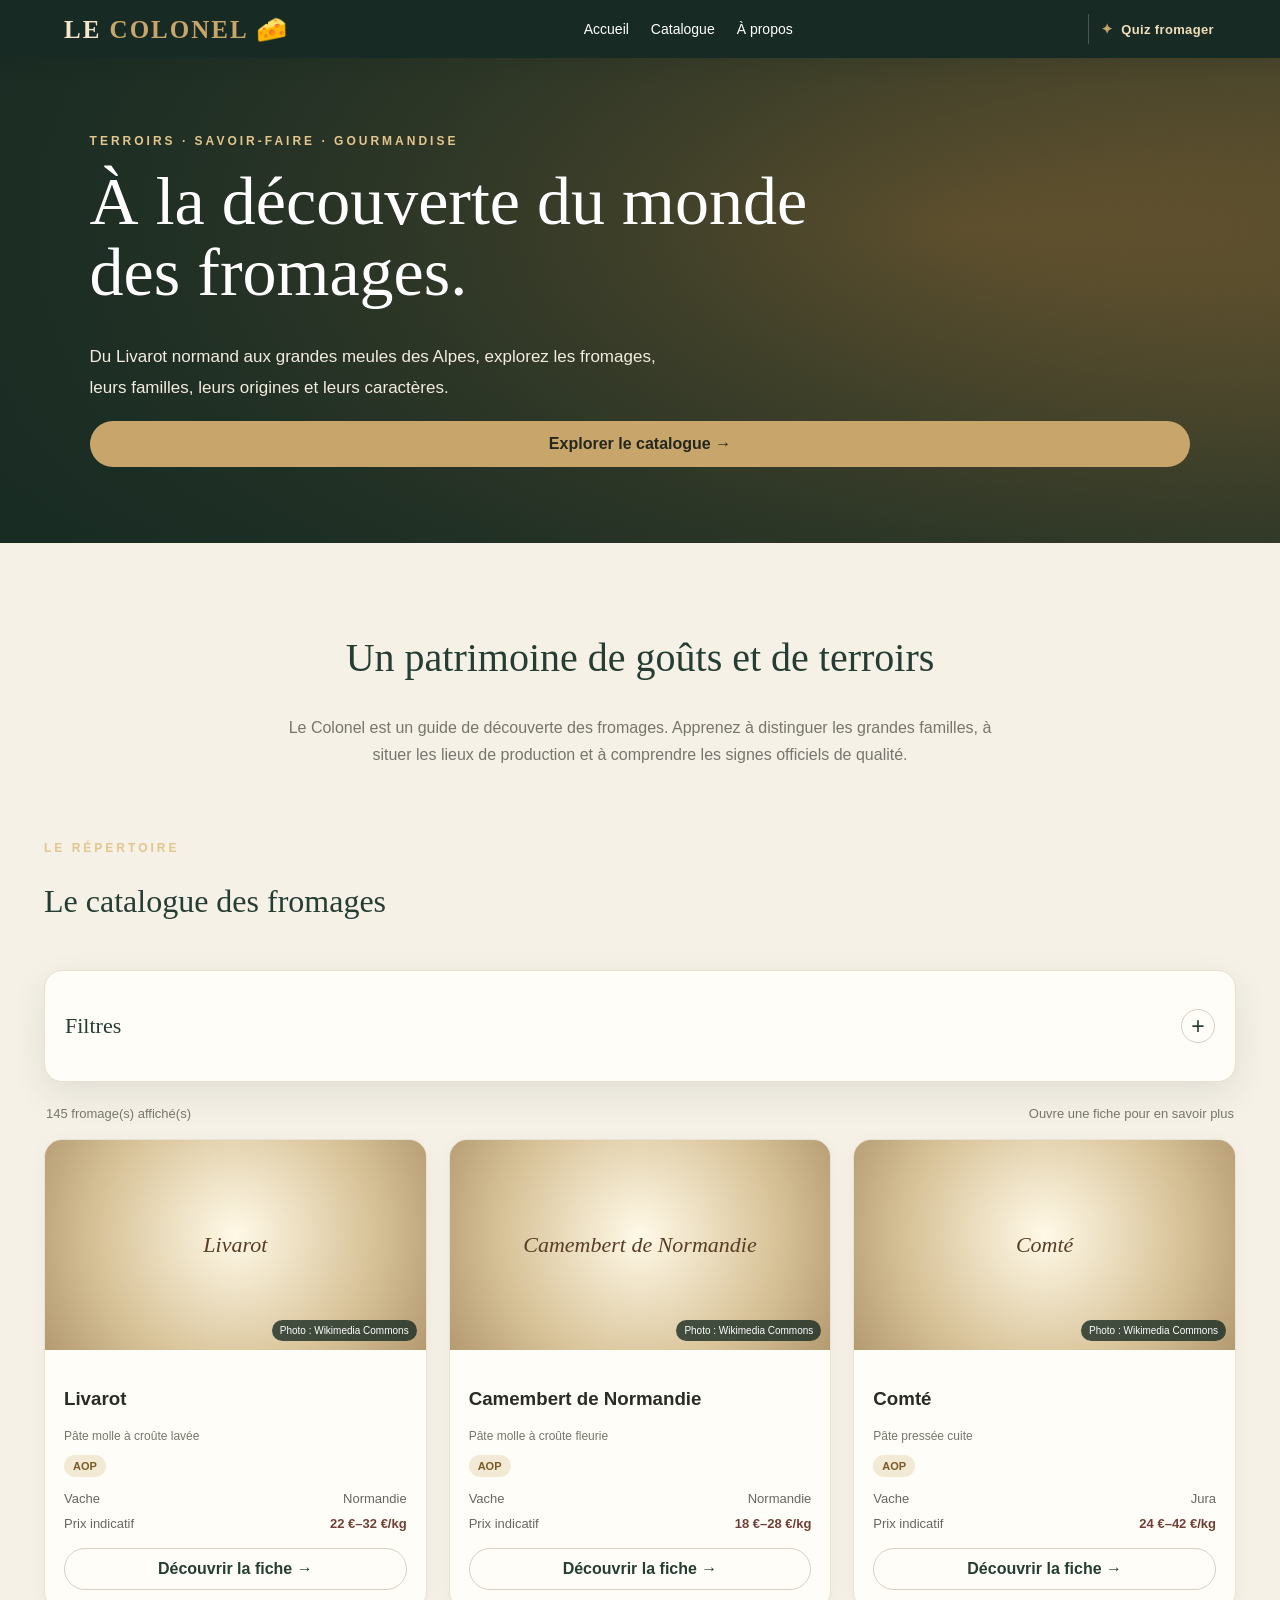
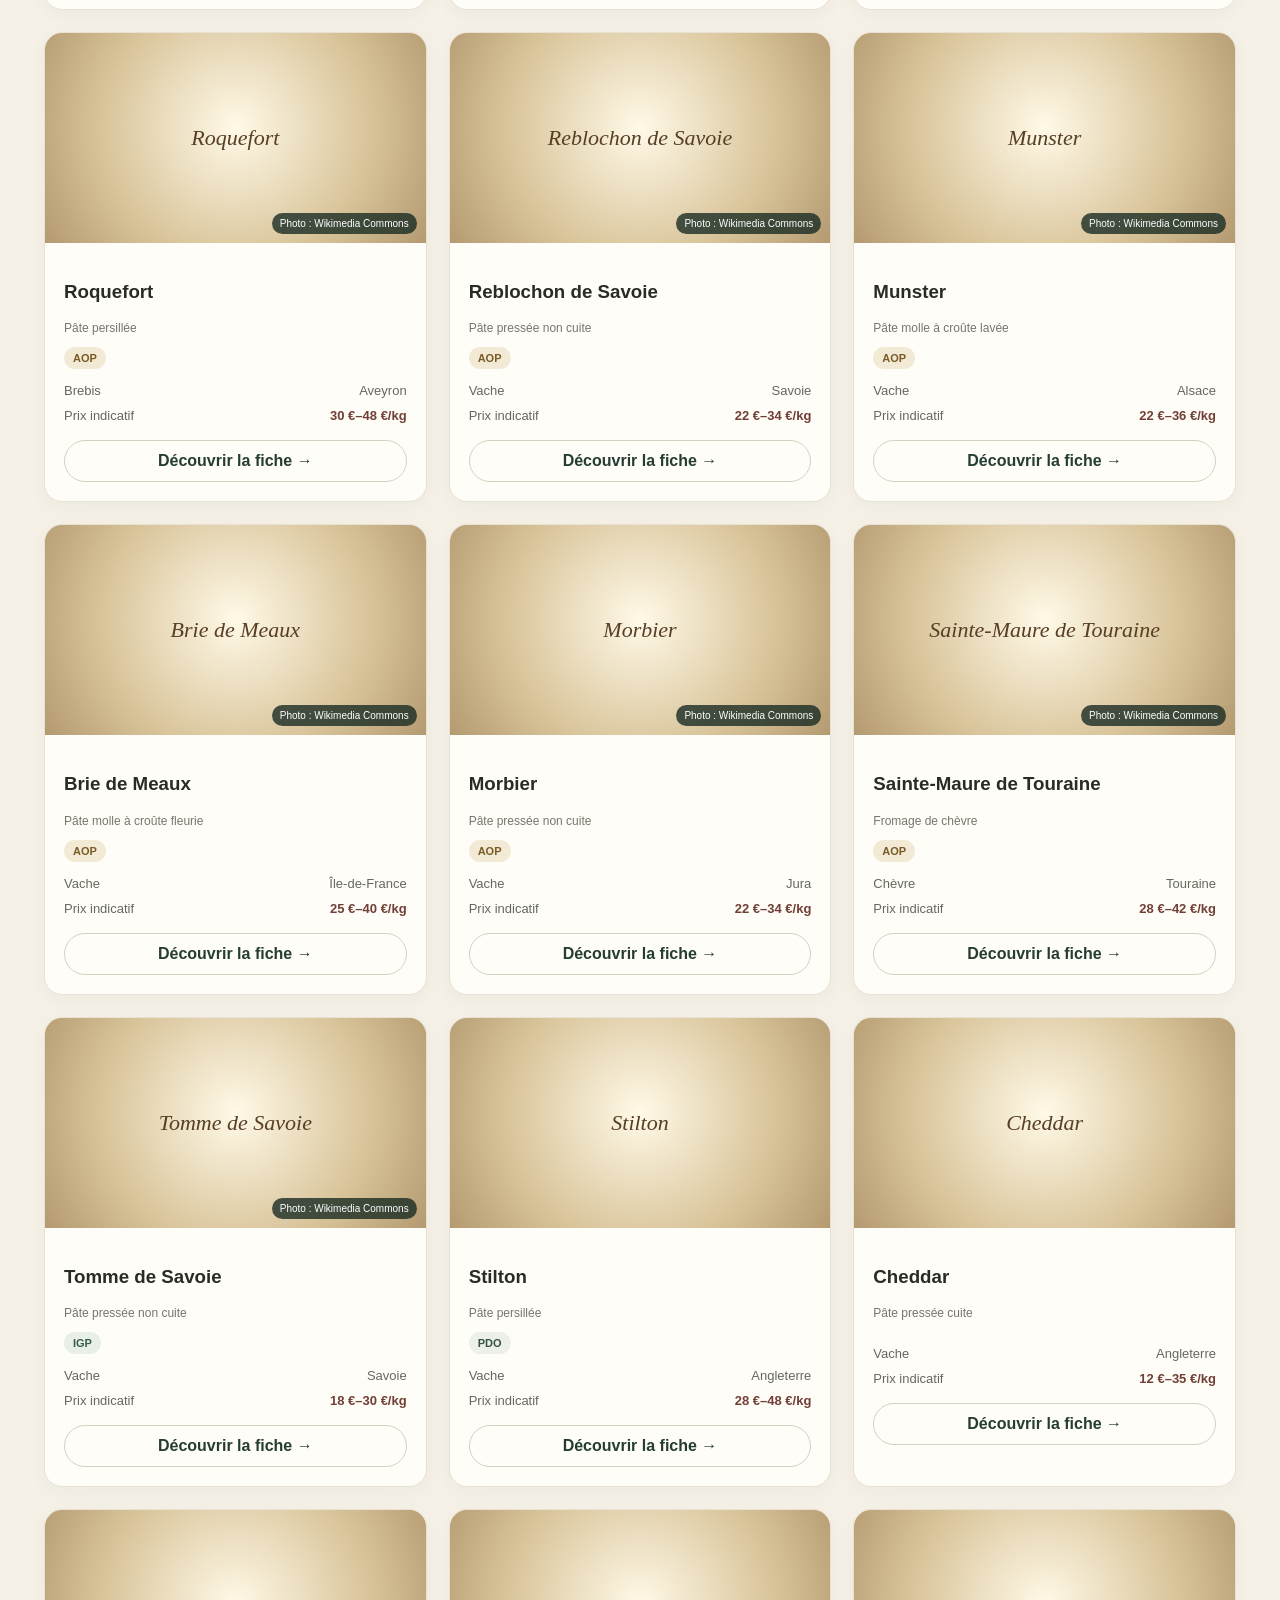
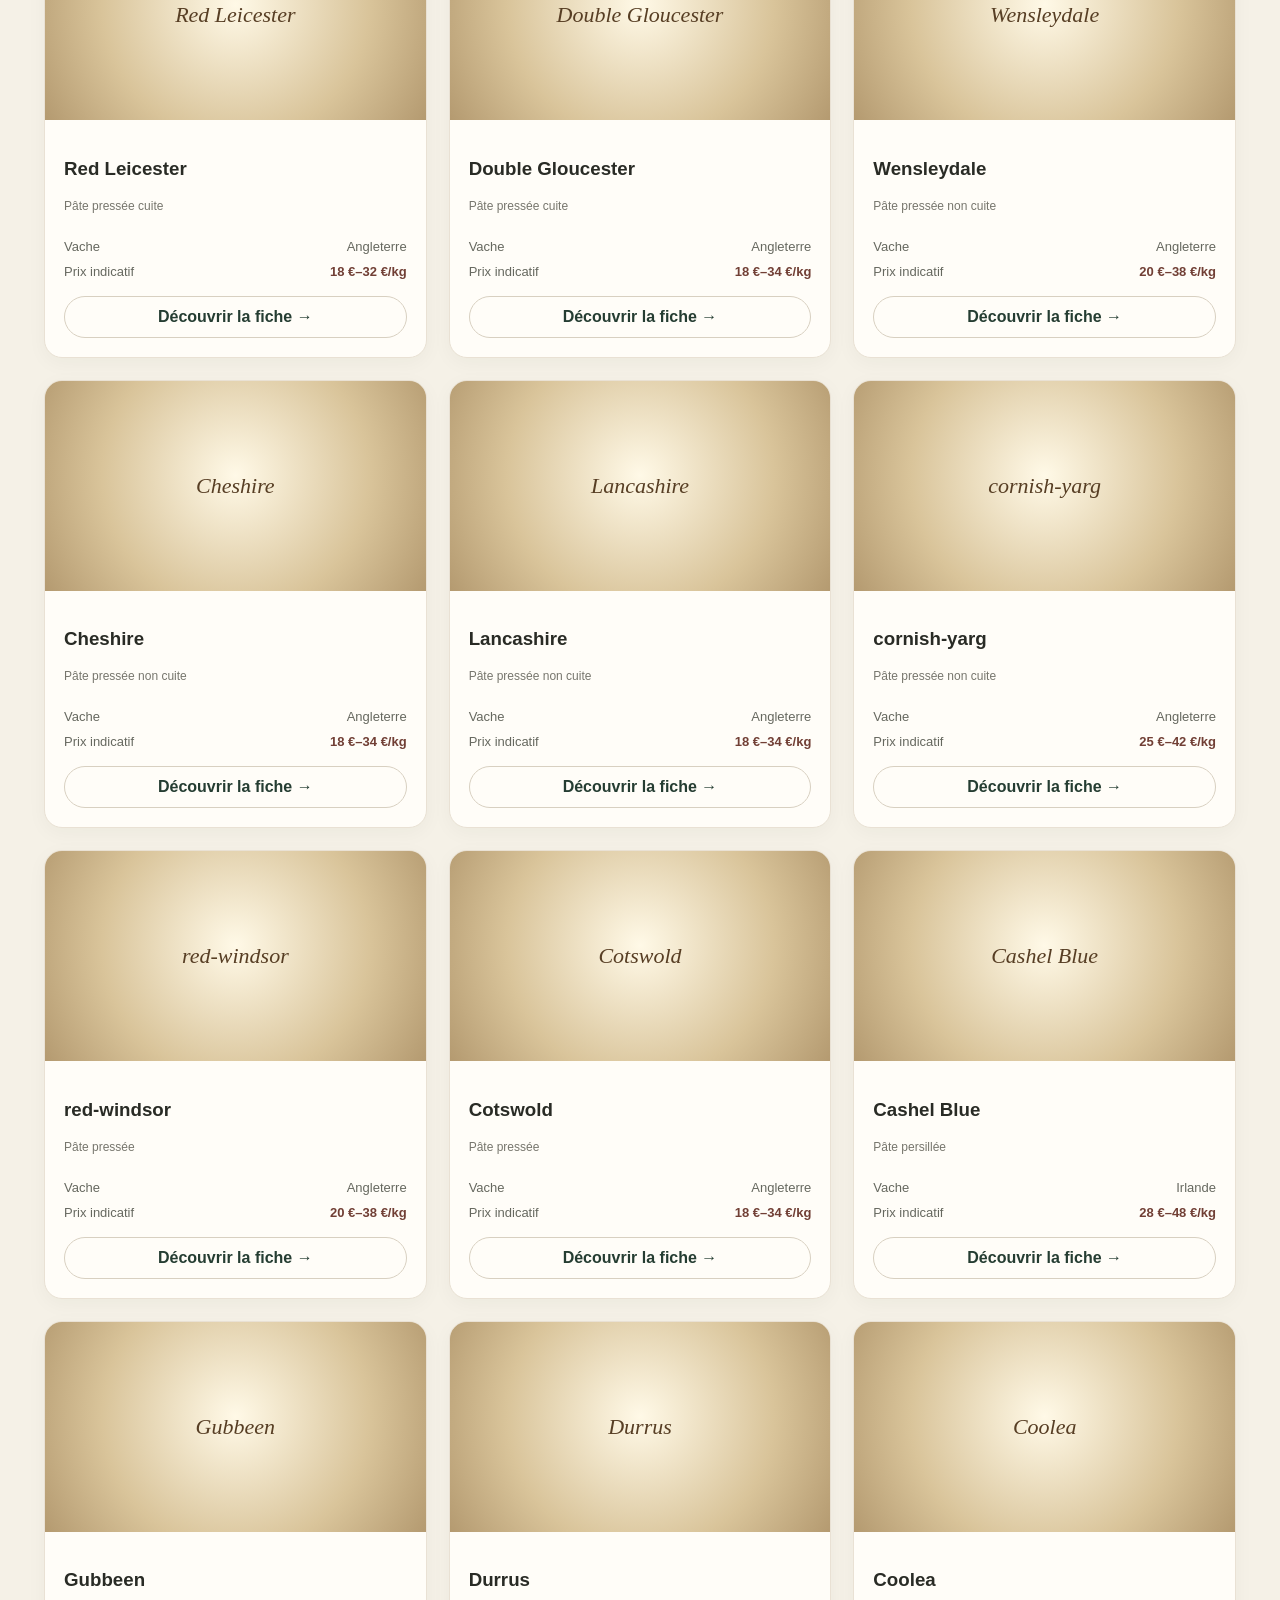
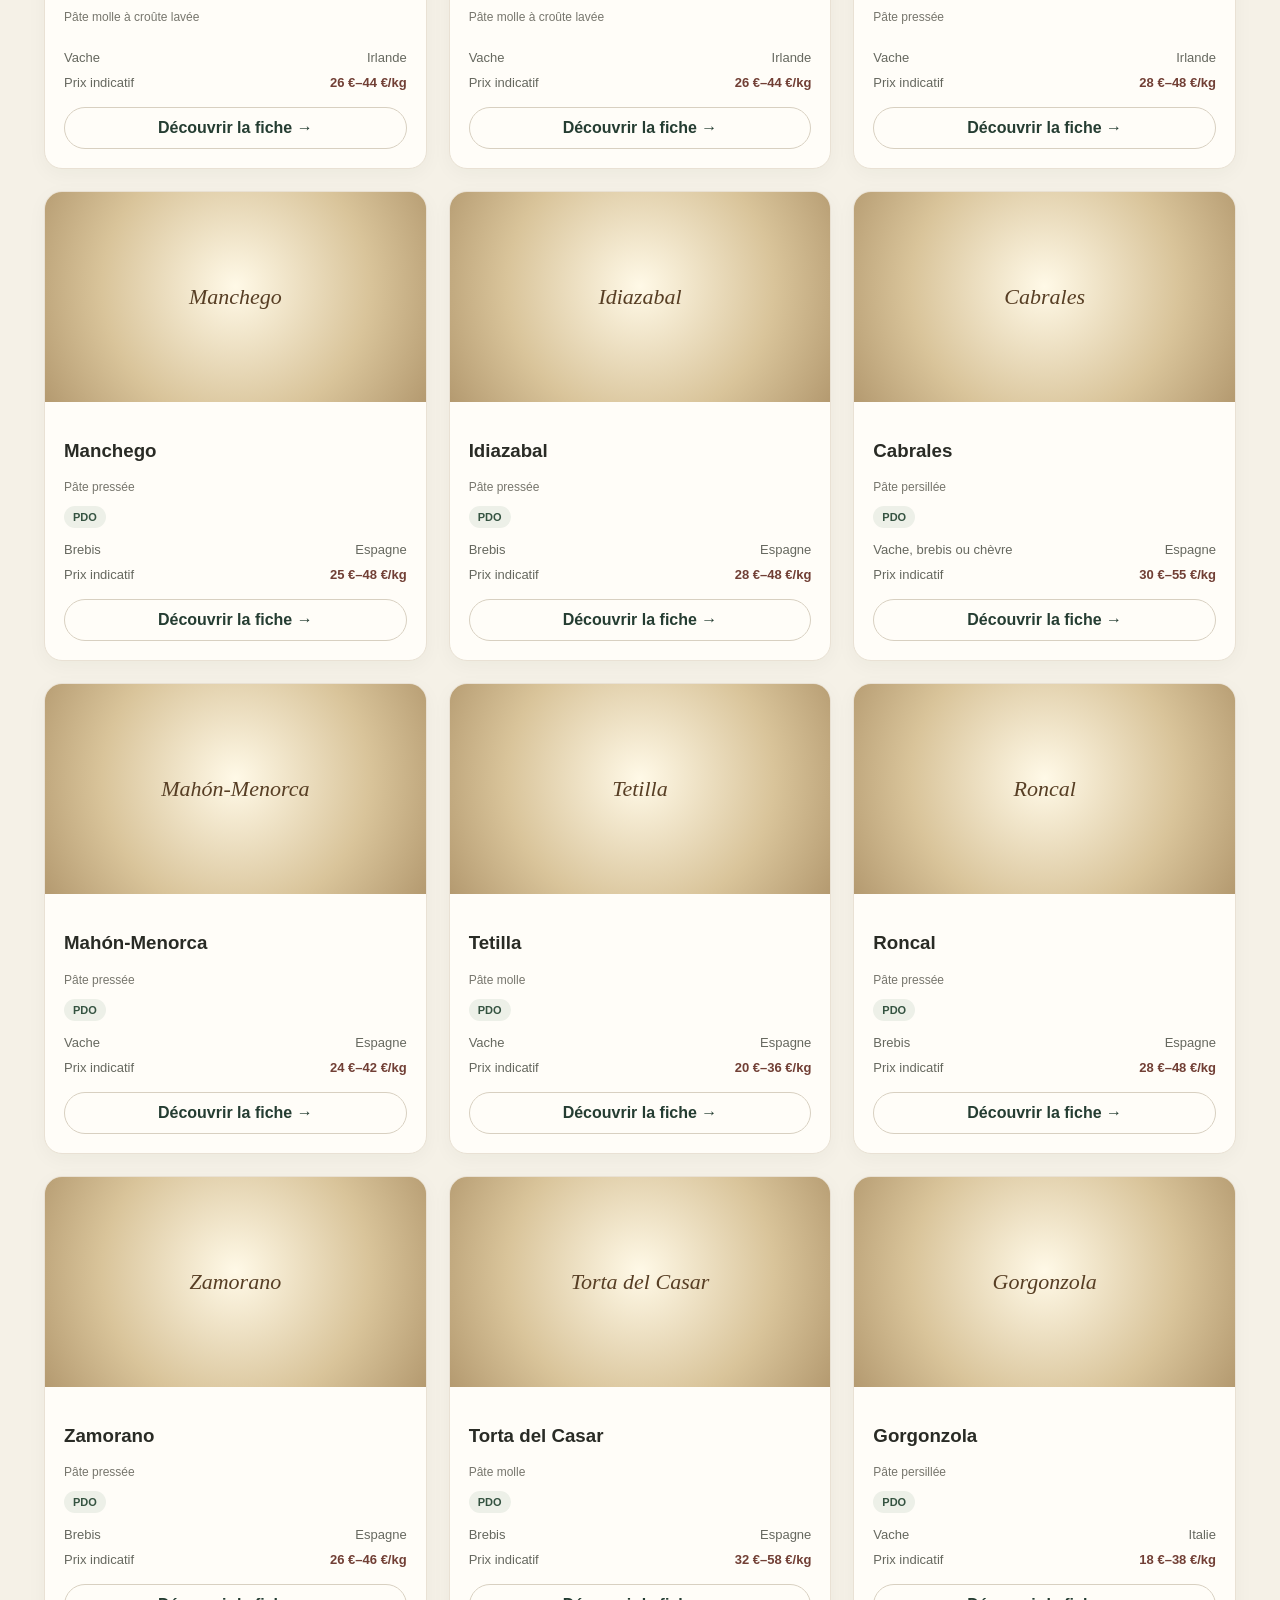
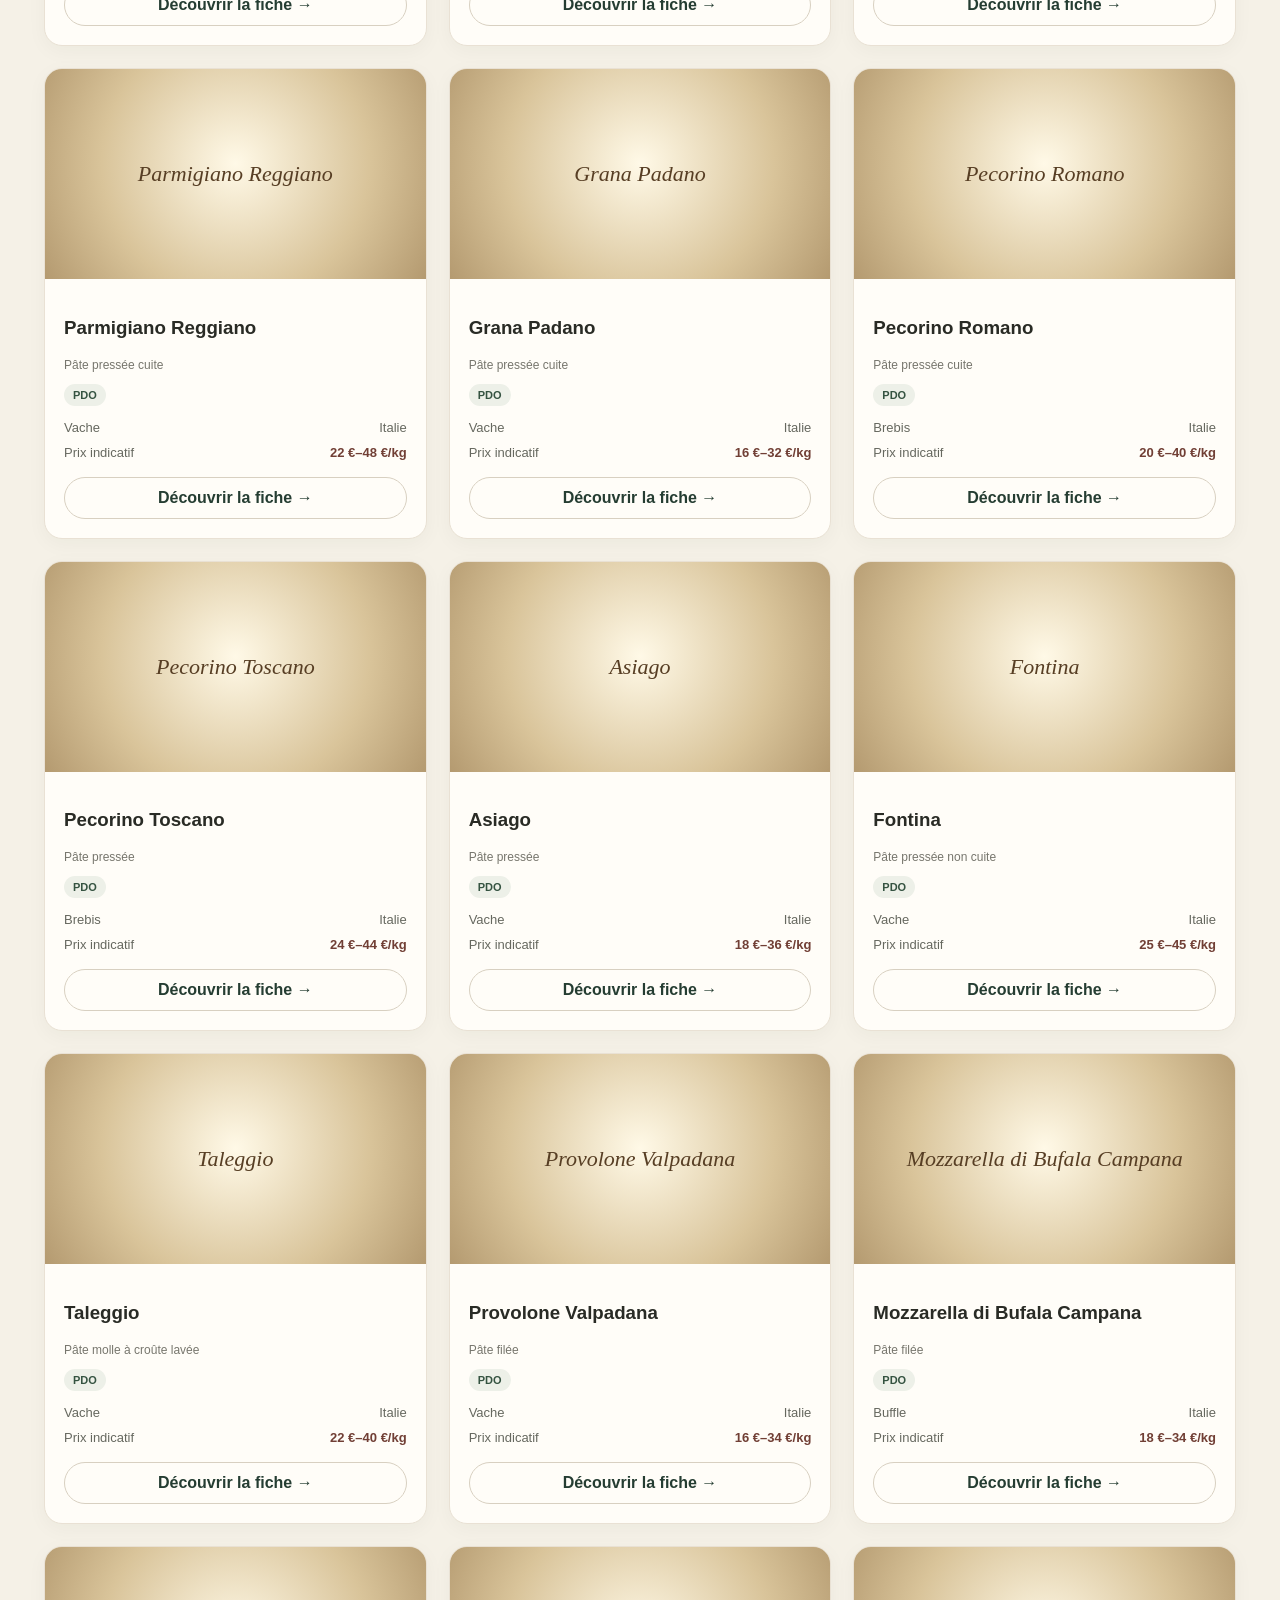
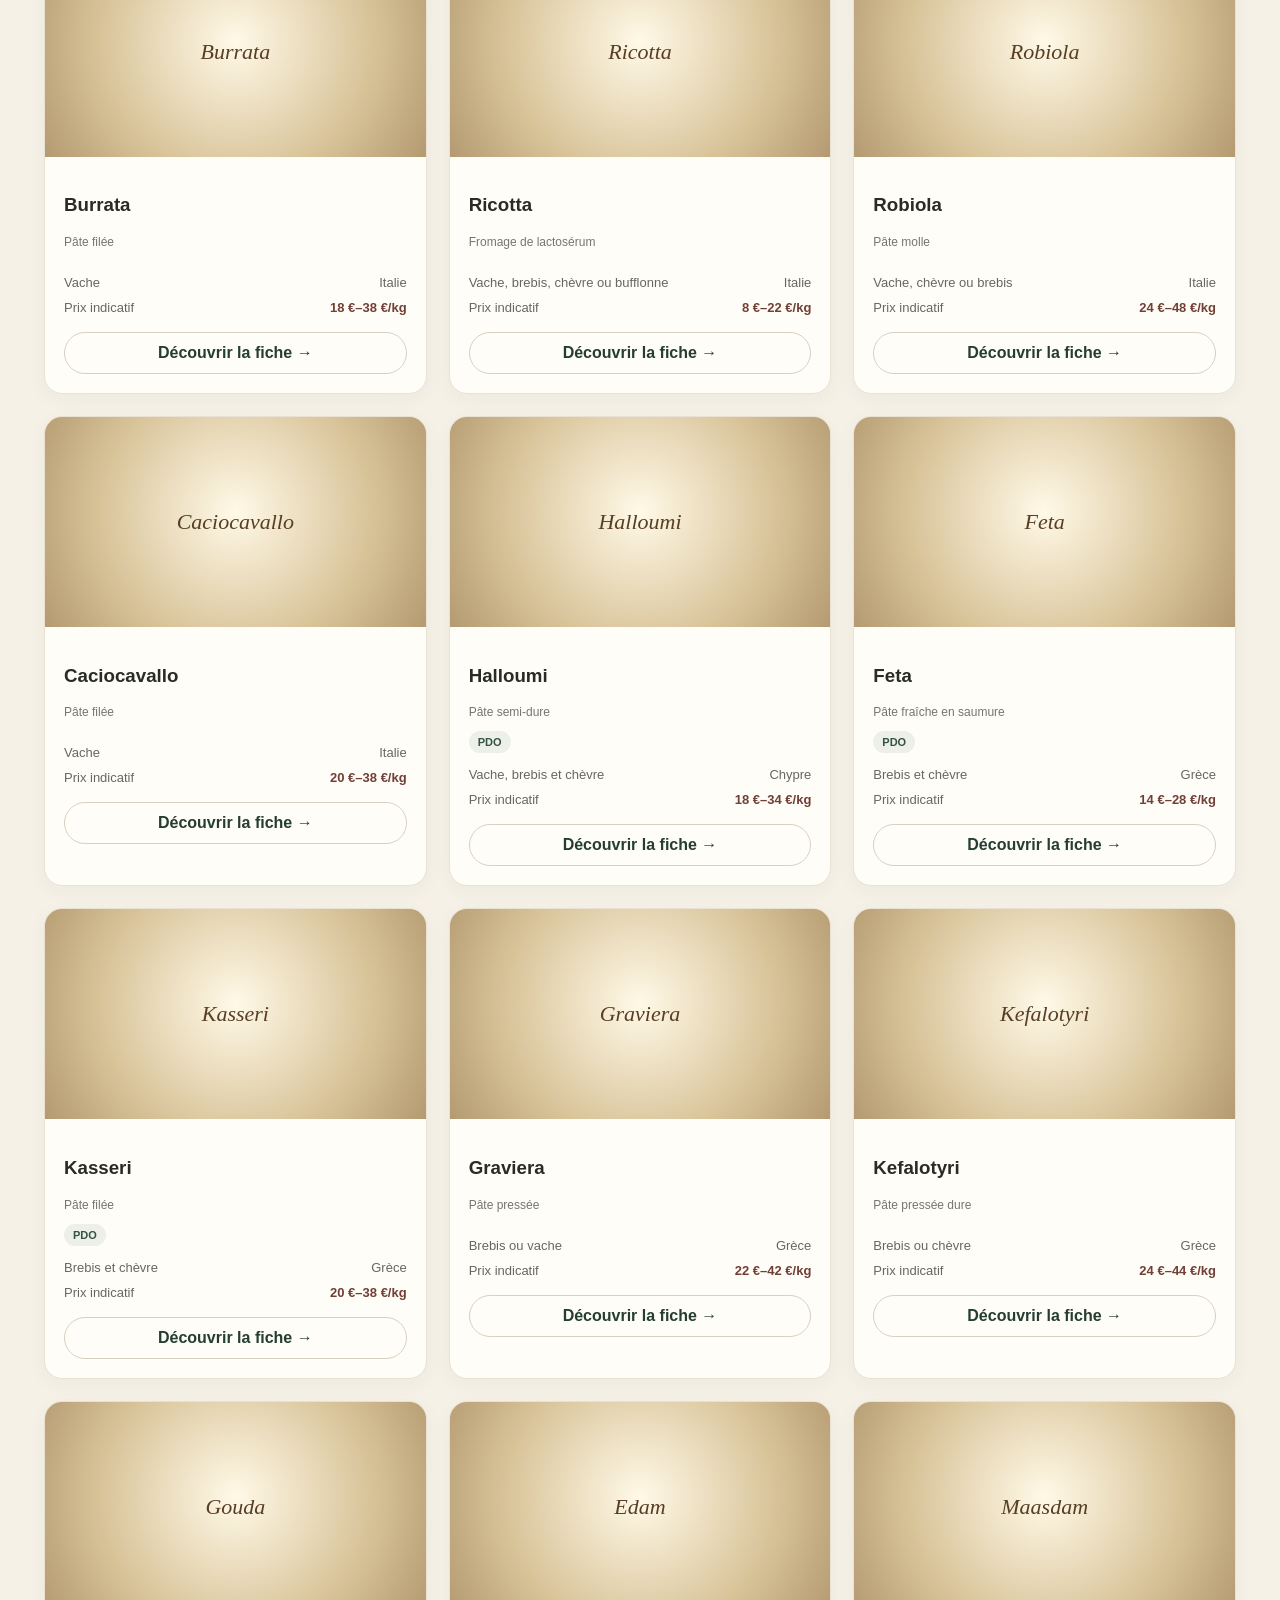
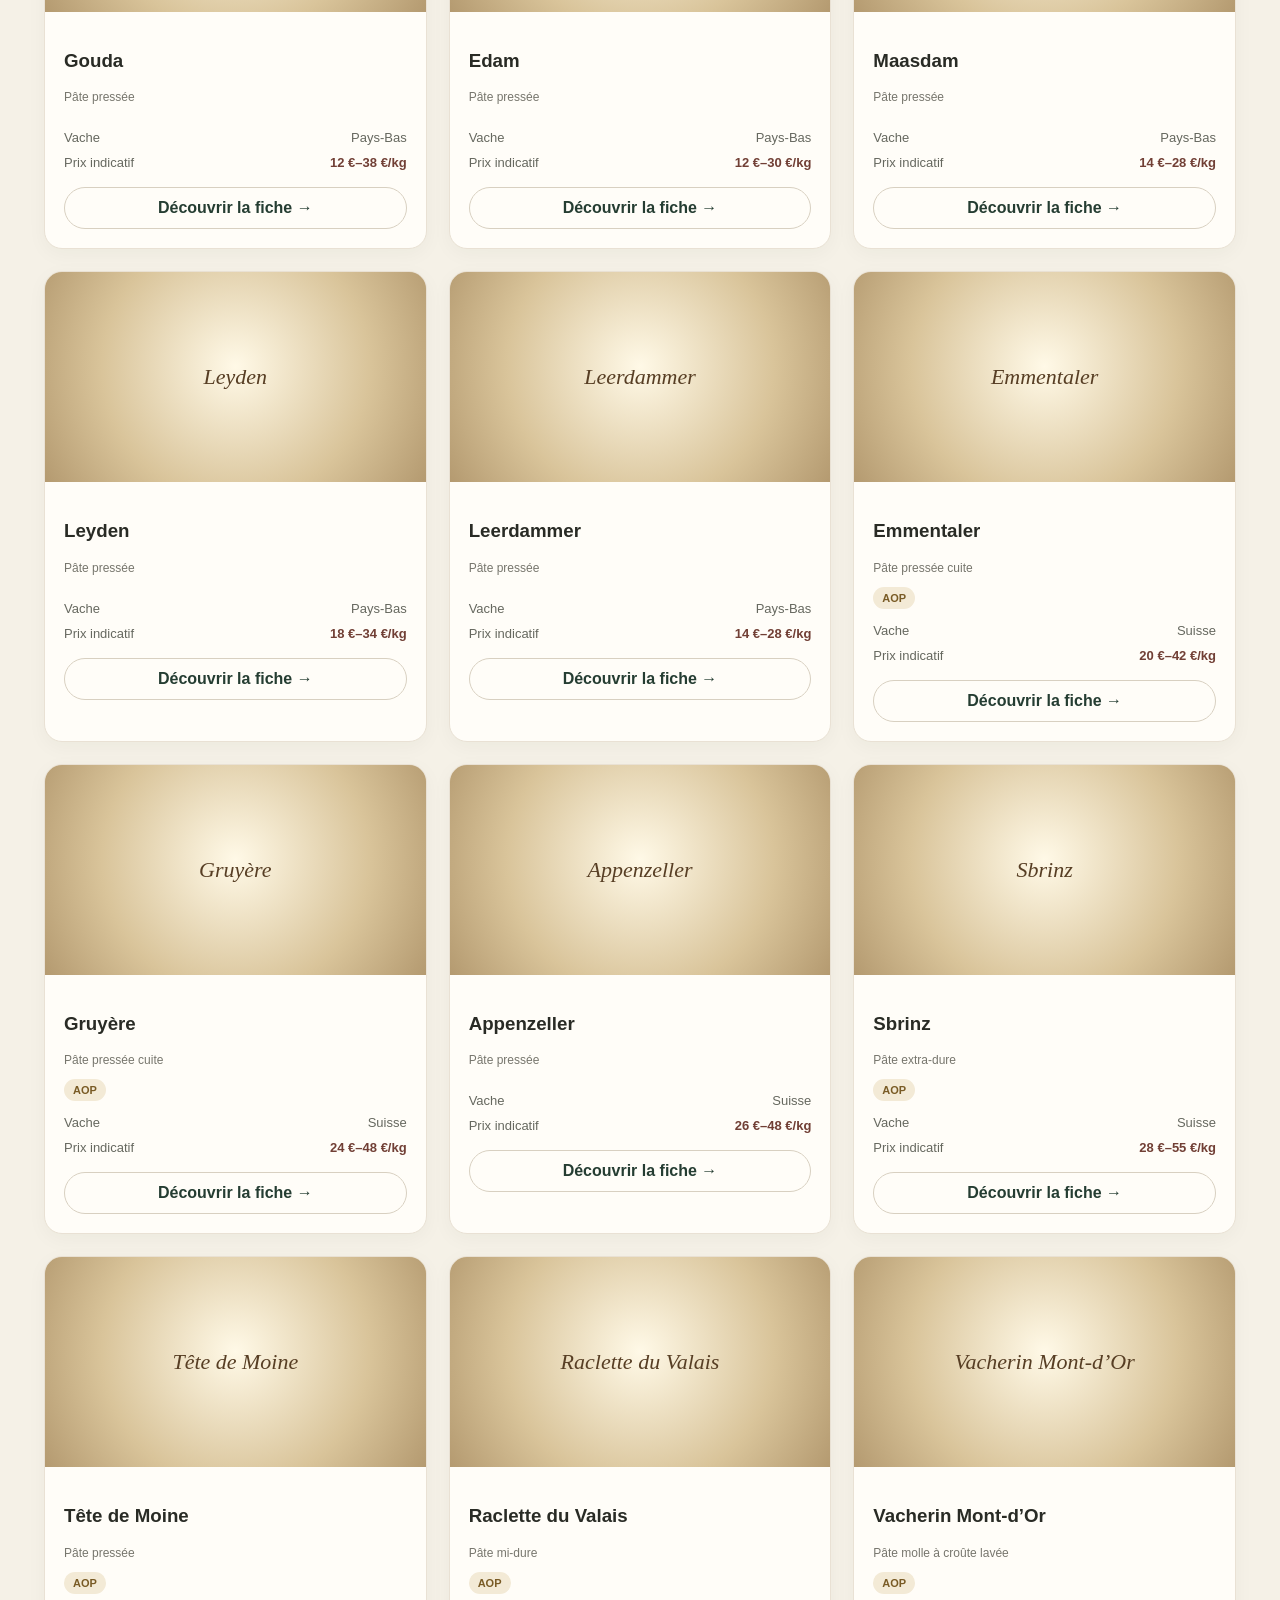
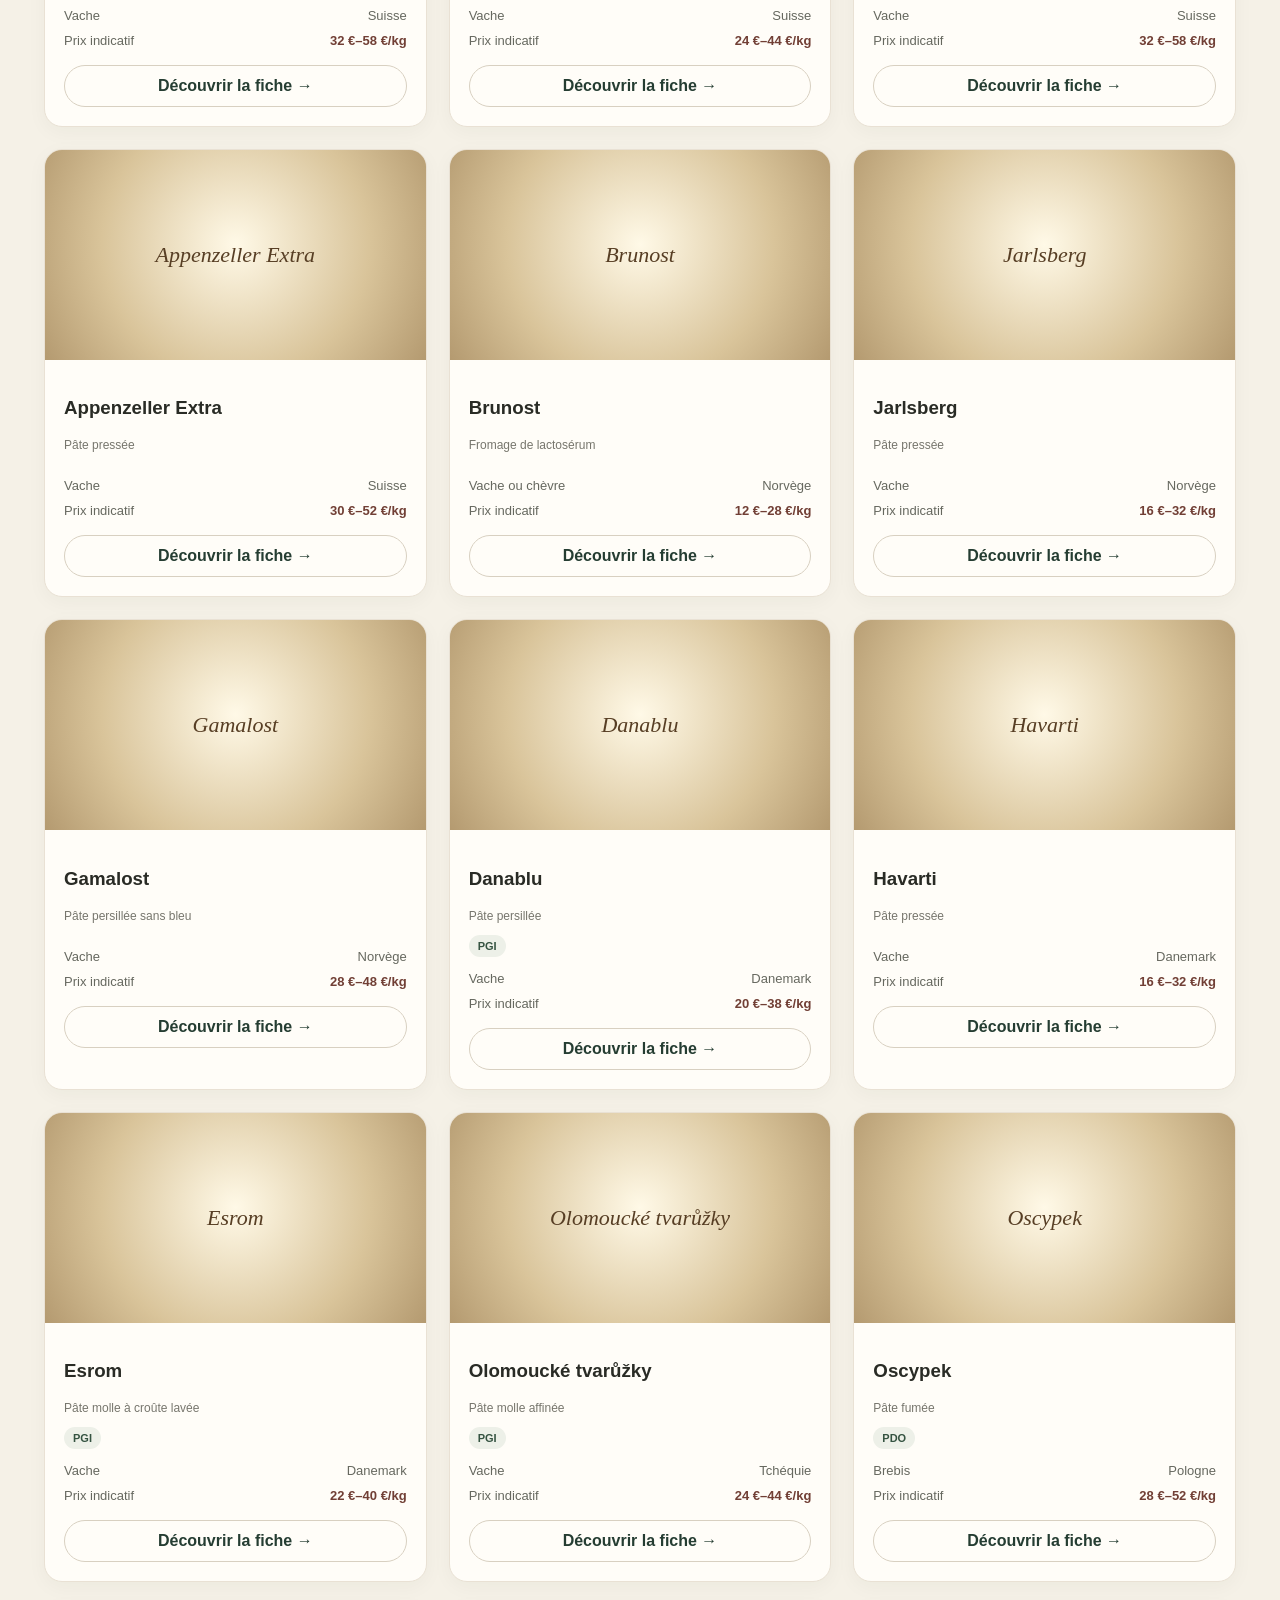
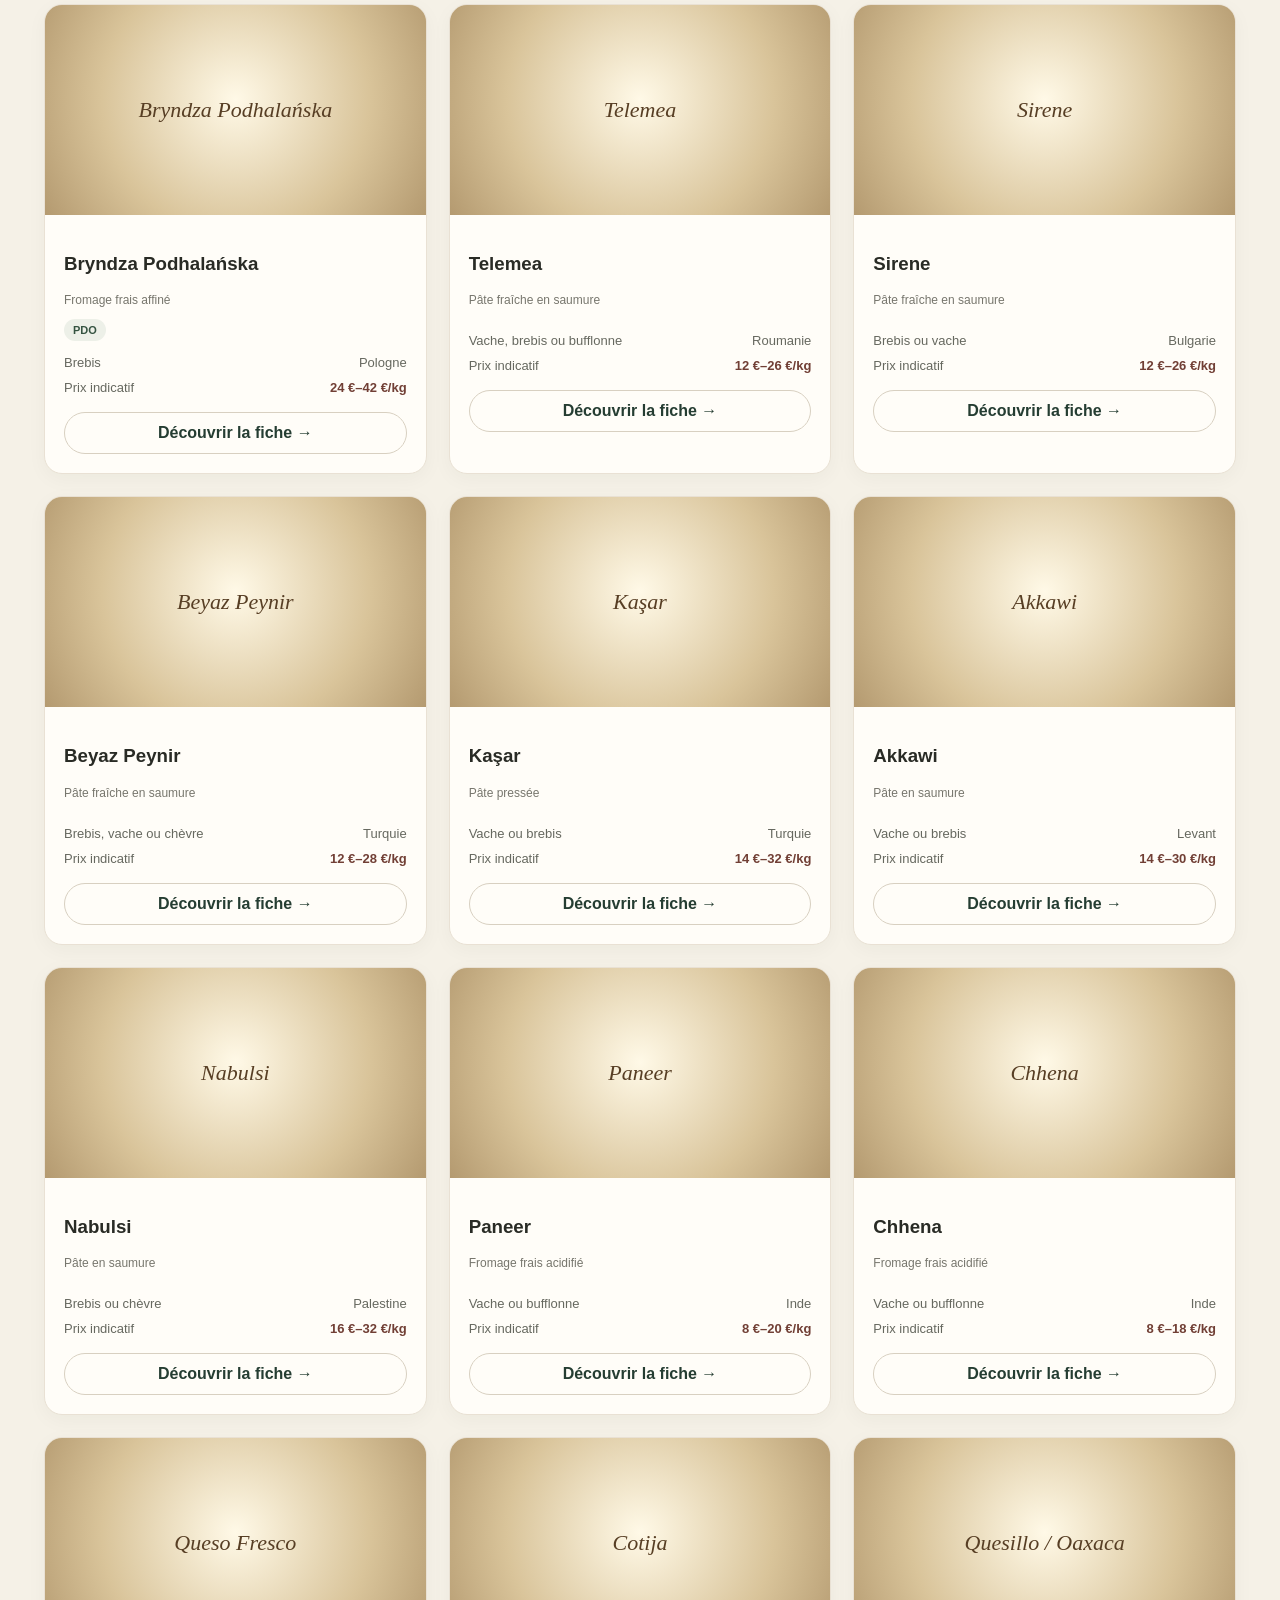
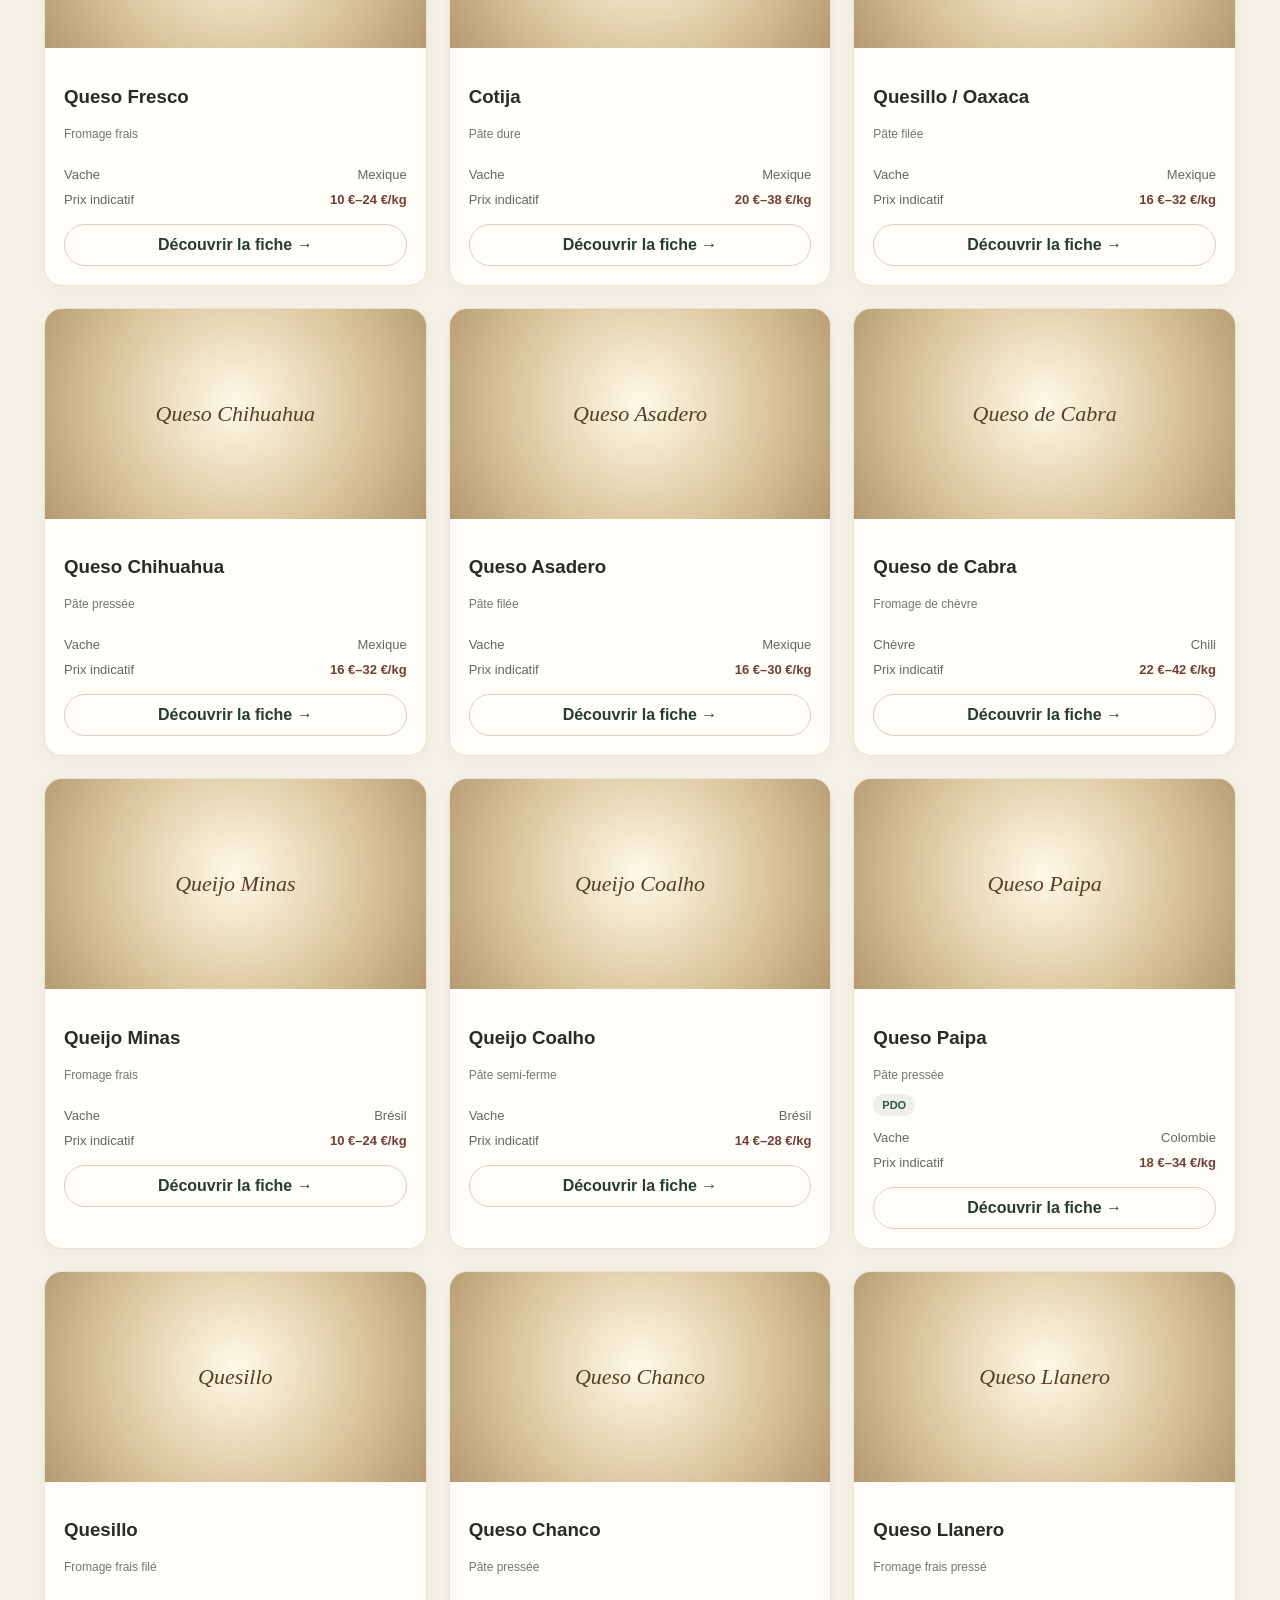
==== index.html @ 9a4b9d47 "Forcer le chargement du correctif des photos" ====
<!DOCTYPE html>
<html lang="fr">
<head>
<meta charset="UTF-8">
<meta name="viewport" content="width=device-width, initial-scale=1.0">
<meta name="theme-color" content="#172a23">
<title>Le Colonel — L'univers des fromages</title>
<meta name="description" content="Découvrez les fromages, leurs familles, leurs terroirs et leurs appellations.">
<link rel="stylesheet" href="styles.css?v=filters-20261122-2">
</head>
<body>

<header>
<a class="logo" href="index.html">LE <span>COLONEL</span> 🧀</a>
<nav id="nav">
<a href="#accueil">Accueil</a>
<a href="#catalogue">Catalogue</a>
<a href="#apropos">À propos</a>

</nav>
<a class="quiz-launch" href="quiz.html" aria-label="Accéder au quiz fromager"><span class="quiz-icon" aria-hidden="true">✦</span><span class="quiz-label">Quiz fromager</span></a>
<button class="menu-btn" id="menuBtn">☰</button>
</header>

<section class="hero" id="accueil">
<span class="kicker">Terroirs · Savoir-faire · Gourmandise</span>
<h1>À la découverte du monde des fromages.</h1>
<p>Du Livarot normand aux grandes meules des Alpes, explorez les fromages, leurs familles, leurs origines et leurs caractères.</p>
<a class="btn" href="#catalogue">Explorer le catalogue →</a>
</section>

<section class="intro" id="apropos">
<h2>Un patrimoine de goûts et de terroirs</h2>
<p>Le Colonel est un guide de découverte des fromages. Apprenez à distinguer les grandes familles, à situer les lieux de production et à comprendre les signes officiels de qualité.</p>
</section>

<main id="catalogue">

<div class="catalogue-heading">
<div>
<span class="kicker">Le répertoire</span>
<h2>Le catalogue des fromages</h2>

</div>

</div>

<section class="filter-box">
<div class="filter-title">
<h3>Filtres</h3>
<div class="filter-actions"><button class="filter-toggle" id="filterToggle" type="button" aria-label="Ouvrir les filtres" aria-expanded="false">+</button><button class="details-btn reset-filter" onclick="resetFilters()">Réinitialiser</button></div>
</div>

<div class="controls">
<select id="country"><option value="all">Tous les pays</option></select>
<input id="search" type="search" placeholder="Rechercher un fromage, une région, un label…">

<select id="family">
<option value="all">Toutes les familles</option>
</select>

<select id="milk">
<option value="all">Tous les laits</option>
</select>

<select id="region">
<option value="all">Toutes les régions</option>
</select>

<select id="label">
<option value="all">Tous les labels</option>
<option value="AOP">AOP</option>
<option value="IGP">IGP</option>
<option value="PDO">PDO</option>
<option value="PGI">PGI</option>
</select>

<select id="sort">
<option value="default">Ordre du catalogue</option>
<option value="name">Nom A → Z</option>
<option value="family">Famille A → Z</option>
<option value="priceAsc">Prix croissant</option>
<option value="priceDesc">Prix décroissant</option>
</select>
</div>
</section>

<div class="meta-row">
<span id="resultCount">Chargement…</span>
<span>Ouvre une fiche pour en savoir plus</span>
</div>

<section class="cheese-grid" id="cheeseGrid"></section>

<div class="note">
<strong>À propos des prix :</strong>
les fourchettes sont indicatives au kilogramme et ne sont pas des tarifs en temps réel.
Les prix varient selon le point de vente, la région et l'affinage.
Les labels sont présentés à titre pédagogique.
</div>

</main>

<footer>
<strong>LE COLONEL</strong>
<p>Un hommage au Livarot et à la richesse des terroirs fromagers.</p>
<p>Catalogue pédagogique · Prix indicatifs · Informations à vérifier auprès des organismes officiels.</p>
<p>© 2026 Le Colonel</p>
</footer>

<div class="modal" id="modal">
<div class="modal-card" id="modalBody"></div>
</div>

<script src="data.js"></script>
<script src="app.js?v=photos-20261122-3"></script>

</body>
</html>
---- styles.css ----
:root {
--forest:#253d32;
--forest2:#172a23;
--cream:#f5f1e7;
--paper:#fffdf8;
--ink:#292b25;
--muted:#77766d;
--gold:#c8a66b;
--wine:#713f35;
--line:#e7dfd0;
--shadow:0 12px 35px rgba(35,39,30,.09);
}

* {box-sizing:border-box}
html {scroll-behavior:smooth}

body {
margin:0;
background:var(--cream);
color:var(--ink);
font-family:Arial,sans-serif;
}

button,input,select {font:inherit}
button,a {-webkit-tap-highlight-color:transparent}

header {
position:sticky;
top:0;
z-index:20;
background:var(--forest2);
color:white;
display:flex;
align-items:center;
justify-content:space-between;
padding:14px 5%;
box-shadow:0 5px 18px #15241c24;
}

.logo {
font:700 25px Georgia,serif;
letter-spacing:2px;
color:#f3e6ca;
text-decoration:none;
}

.logo span {color:var(--gold)}

nav {display:flex;gap:22px}
nav a {color:white;text-decoration:none;font-size:14px}
nav a:hover {color:var(--gold)}

.menu-btn {
display:none;
border:1px solid #ffffff55;
border-radius:50%;
background:transparent;
color:white;
width:42px;
height:42px;
font-size:20px;
}

.hero {
min-height:420px;
padding:76px 7%;
display:flex;
flex-direction:column;
justify-content:center;
color:white;
background:linear-gradient(90deg,#182b23ed,#182b2370),radial-gradient(ellipse at 75% 35%,#b77e3b,#1c3026);
}

.kicker {
text-transform:uppercase;
letter-spacing:3px;
color:#e2c68e;
font-size:12px;
font-weight:bold;
}

.hero h1 {
font:normal clamp(40px,6vw,68px)/1.04 Georgia,serif;
max-width:720px;
margin:18px 0;
}

.hero p {
max-width:590px;
line-height:1.8;
color:#f2ecdf;
font-size:17px;
}

.btn {
display:inline-flex;
justify-content:center;
align-items:center;
border:0;
border-radius:30px;
padding:14px 23px;
background:var(--gold);
color:#25271f;
font-weight:bold;
text-decoration:none;
cursor:pointer;
}

.intro {
text-align:center;
padding:58px 20px 26px;
}

.intro h2,.section-title {
font:normal clamp(28px,4vw,40px) Georgia,serif;
color:var(--forest);
}

.intro p {
max-width:720px;
margin:auto;
color:var(--muted);
line-height:1.7;
}

main {
max-width:1240px;
margin:auto;
padding:24px 24px 80px;
}

.catalogue-heading {
display:flex;
align-items:end;
justify-content:space-between;
gap:16px;
margin:20px 0;
}

.catalogue-heading h2 {
font:normal 32px Georgia,serif;
color:var(--forest);
}

.filter-box {
display:block;
background:var(--paper);
border:1px solid var(--line);
border-radius:18px;
padding:20px;
margin:24px 0;
box-shadow:var(--shadow);
}

.filter-title {
display:flex;
justify-content:space-between;
align-items:center;
margin-bottom:15px;
}

.filter-toggle {width:auto;margin:0;padding:10px 16px}
.filter-title h3 {
font:normal 22px Georgia,serif;
color:var(--forest);
}

.filter-actions {display:flex;gap:9px;align-items:center}
.filter-box .controls {display:none !important}
.filter-box.open .controls {display:grid !important}
.controls {
display:grid;
grid-template-columns:2fr repeat(4,minmax(130px,1fr));
gap:10px;
}

.controls input,.controls select {
width:100%;
min-width:0;
padding:13px 14px;
border:1px solid #dcd7cb;
border-radius:12px;
background:white;
}

.meta-row {
display:flex;
justify-content:space-between;
color:var(--muted);
font-size:13px;
margin:18px 2px;
}

.cheese-grid {
display:grid;
grid-template-columns:repeat(3,minmax(0,1fr));
gap:22px;
}

.cheese-card {
background:var(--paper);
border:1px solid #e9e1d4;
border-radius:18px;
overflow:hidden;
box-shadow:0 5px 20px #25291f0a;
transition:.2s;
}

.cheese-card:hover {
transform:translateY(-5px);
box-shadow:var(--shadow);
}

.cheese-visual {
height:210px;
position:relative;
overflow:hidden;
background:linear-gradient(135deg,#eee4d0,#c7b28d);
}

.cheese-visual img {
display:block;
width:100%;
height:100%;
object-fit:cover;
transition:transform .45s ease;
}

.cheese-card:hover .cheese-visual img {transform:scale(1.045)}

.image-fallback {
display:none;
position:absolute;
inset:0;
align-items:center;
justify-content:center;
padding:20px;
font:italic 22px Georgia,serif;
color:#573e24;
text-align:center;
background:radial-gradient(circle at 50% 45%,#fff9e7,#d9c49a 60%,#b49a70);
}

.cheese-visual.image-loading .image-fallback {display:flex}
.cheese-visual.image-loading .image-fallback {font-size:15px;color:#6e634e}
.cheese-visual.image-failed .image-fallback,
.modal-photo.image-loading .image-fallback {display:flex}
.modal-photo.image-failed .image-fallback {display:flex}

.cheese-visual.image-failed img,
.modal-photo.image-failed img {display:none}

.image-credit {
position:absolute;
right:9px;
bottom:9px;
padding:5px 8px;
border-radius:20px;
background:#172a23c9;
color:#fff;
font-size:10px;
text-decoration:none;
}

.image-credit:hover {background:#172a23}

.modal-photo {
height:260px;
margin:18px 0 8px;
position:relative;
overflow:hidden;
border-radius:14px;
background:linear-gradient(135deg,#eee4d0,#c7b28d);
}

.modal-photo img {
width:100%;
height:100%;
display:block;
object-fit:cover;
}

.modal-photo .image-fallback {font-size:26px}

.photo-credit {
margin:0 0 16px;
font-size:11px;
color:var(--muted);
}

.photo-credit a {color:var(--forest)}

.card-content {padding:19px}

.card h3 {
font:normal 23px Georgia,serif;
color:var(--forest);
margin:0 0 7px;
}

.family {
font-size:12px;
color:var(--muted);
}

.label-list {
display:flex;
flex-wrap:wrap;
gap:6px;
margin:10px 0 14px;
}

.pill {
padding:5px 9px;
border-radius:30px;
background:#edf0e8;
color:#355341;
font-size:11px;
font-weight:bold;
}

.pill.aop {
background:#f3ead6;
color:#795b25;
}

.pill.igp {
background:#e8eee8;
color:#385f47;
}

.card-info {
display:flex;
justify-content:space-between;
gap:10px;
color:#66685f;
font-size:13px;
margin:10px 0;
}

.price {font-weight:bold;color:var(--wine)}

.details-btn {
width:100%;
border:1px solid #d8d0c1;
background:transparent;
border-radius:24px;
padding:11px;
color:var(--forest);
font-weight:bold;
cursor:pointer;
margin-top:7px;
}

.details-btn:hover {
background:var(--forest);
color:white;
}

.note {
padding:16px 18px;
border-left:3px solid var(--gold);
background:#f0eadc;
color:#68665d;
border-radius:8px;
font-size:12px;
line-height:1.7;
margin:24px 0;
}

.modal {
display:none;
position:fixed;
inset:0;
background:#111a17b8;
z-index:40;
padding:20px;
align-items:center;
justify-content:center;
}

.modal.open {display:flex}

.modal-card {
width:min(760px,100%);
max-height:90vh;
overflow:auto;
background:var(--paper);
border-radius:20px;
padding:28px;
}

.modal-head {
display:flex;
justify-content:space-between;
align-items:start;
}

.modal-head h2 {
font:normal 32px Georgia,serif;
color:var(--forest);
}

.close {
border:0;
background:#eee8dc;
border-radius:50%;
width:40px;
height:40px;
font-size:24px;
cursor:pointer;
}

.facts {
display:grid;
grid-template-columns:repeat(2,1fr);
gap:10px;
margin:22px 0;
}

.fact {
background:#f4f1e9;
padding:14px;
border-radius:12px;
}

.fact span {
display:block;
color:#888174;
font-size:10px;
text-transform:uppercase;
margin-bottom:6px;
}

.fact strong {font-size:14px;color:#30382f}

.modal-card p {line-height:1.75;color:#575950}

footer {
background:var(--forest2);
color:#e8e0d1;
text-align:center;
padding:38px 20px;
line-height:1.8;
}

footer strong {
font:normal 24px Georgia,serif;
color:#f0d9a8;
}

@media(max-width:900px) {
.cheese-grid {grid-template-columns:repeat(2,minmax(0,1fr))}
.controls {grid-template-columns:repeat(2,minmax(0,1fr))}
.controls input {grid-column:1/-1}
}

@media(max-width:620px) {
.filter-actions {flex-direction:column;align-items:stretch}
.filter-actions .details-btn {width:100%}
header {padding:12px 5%}
.logo {font-size:20px}
.menu-btn {display:block}
nav {
display:none;
position:absolute;
top:68px;
left:0;
right:0;
padding:18px 6%;
background:var(--forest2);
flex-direction:column;
}
nav.open {display:flex}
.hero {min-height:370px;padding:55px 7%}
main {padding:15px 16px 55px}
.controls {grid-template-columns:1fr}
.controls input {grid-column:auto}
.cheese-grid {grid-template-columns:1fr;gap:16px}
.catalogue-heading {display:block}
.facts {grid-template-columns:1fr 1fr}
.modal {padding:10px}
.modal-card {padding:20px}
}


/* Accès quiz : lien discret et minimaliste */
.quiz-launch {
display:inline-flex;
align-items:center;
gap:8px;
padding:8px 2px 8px 12px;
border:0;
border-left:1px solid rgba(255,255,255,.22);
border-radius:0;
background:transparent;
color:#f0dfbd;
font:600 13px/1 Arial,sans-serif;
letter-spacing:.35px;
text-decoration:none;
white-space:nowrap;
transition:color .2s ease, opacity .2s ease;
}
.quiz-launch:hover {color:#fff;opacity:.9}
.quiz-icon {font-size:14px;color:var(--gold);line-height:1}
@media(max-width:620px) {
  .quiz-launch {
    width:auto;
    height:auto;
    min-height:0;
    padding:8px 0 8px 10px;
    border-left:1px solid rgba(255,255,255,.22);
    border-radius:0;
    background:transparent;
    gap:6px;
  }
  .quiz-label {display:inline;font-size:12px}
  .quiz-icon {font-size:13px}
}


/* Petit bouton + pour déplier les filtres */
.filter-title {margin-bottom:0}
.filter-box.open .filter-title {margin-bottom:15px}
.filter-toggle {
width:34px;
height:34px;
min-width:34px;
padding:0;
margin:0;
display:inline-flex;
align-items:center;
justify-content:center;
border:1px solid #d8d0c1;
border-radius:50%;
background:#fffdf8;
color:var(--forest);
font-family:Arial,sans-serif;
font-size:23px;
font-weight:400;
line-height:1;
cursor:pointer;
transition:background .2s ease,color .2s ease,border-color .2s ease,transform .2s ease;
}
.filter-toggle:hover {
background:var(--forest);
border-color:var(--forest);
color:#fff;
}
.filter-toggle:focus-visible {
outline:2px solid var(--gold);
outline-offset:3px;
}
.filter-box .controls {display:none !important}
.filter-box.open .controls {display:grid !important}
.filter-actions {display:flex;align-items:center;gap:10px}
.reset-filter {display:none;width:auto;margin:0;padding:7px 12px;font-size:12px}
.filter-box.open .reset-filter {display:inline-flex}
@media(max-width:620px) {
  .filter-actions {flex-direction:row;align-items:center}
}
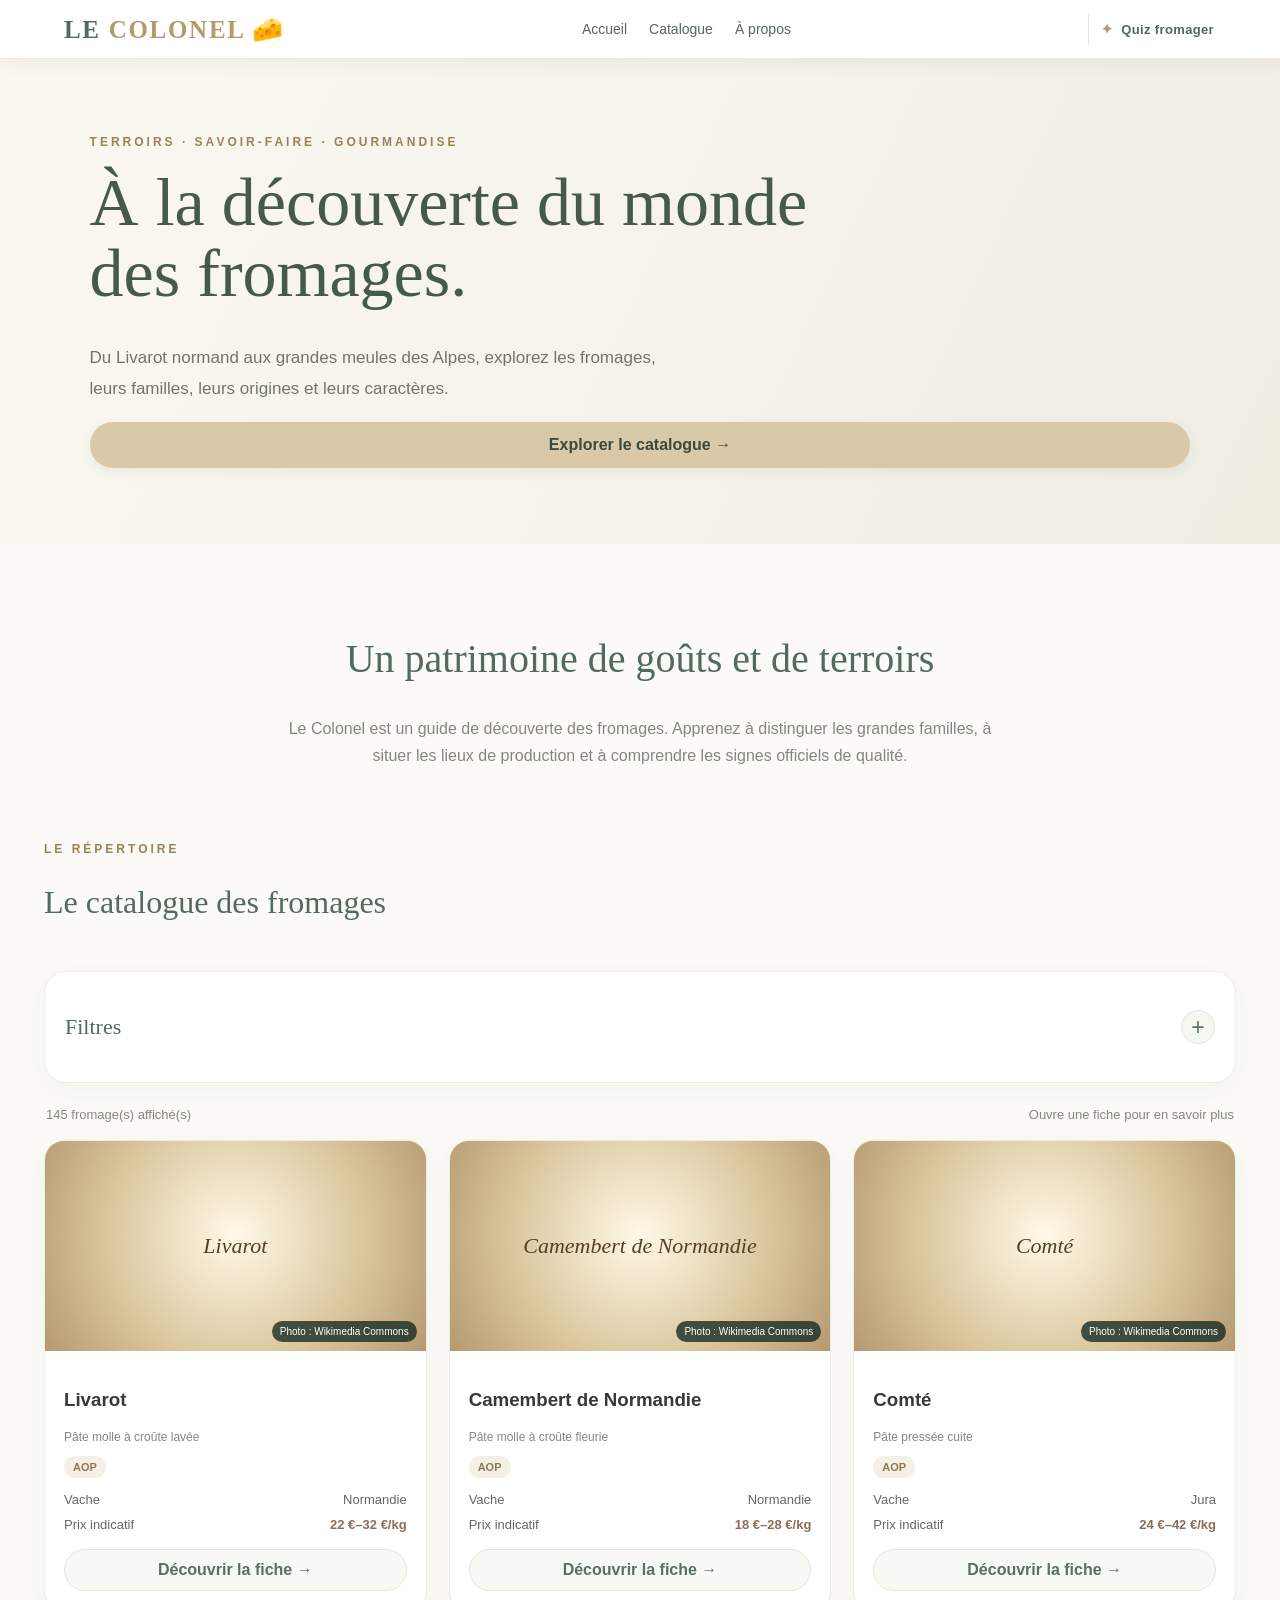
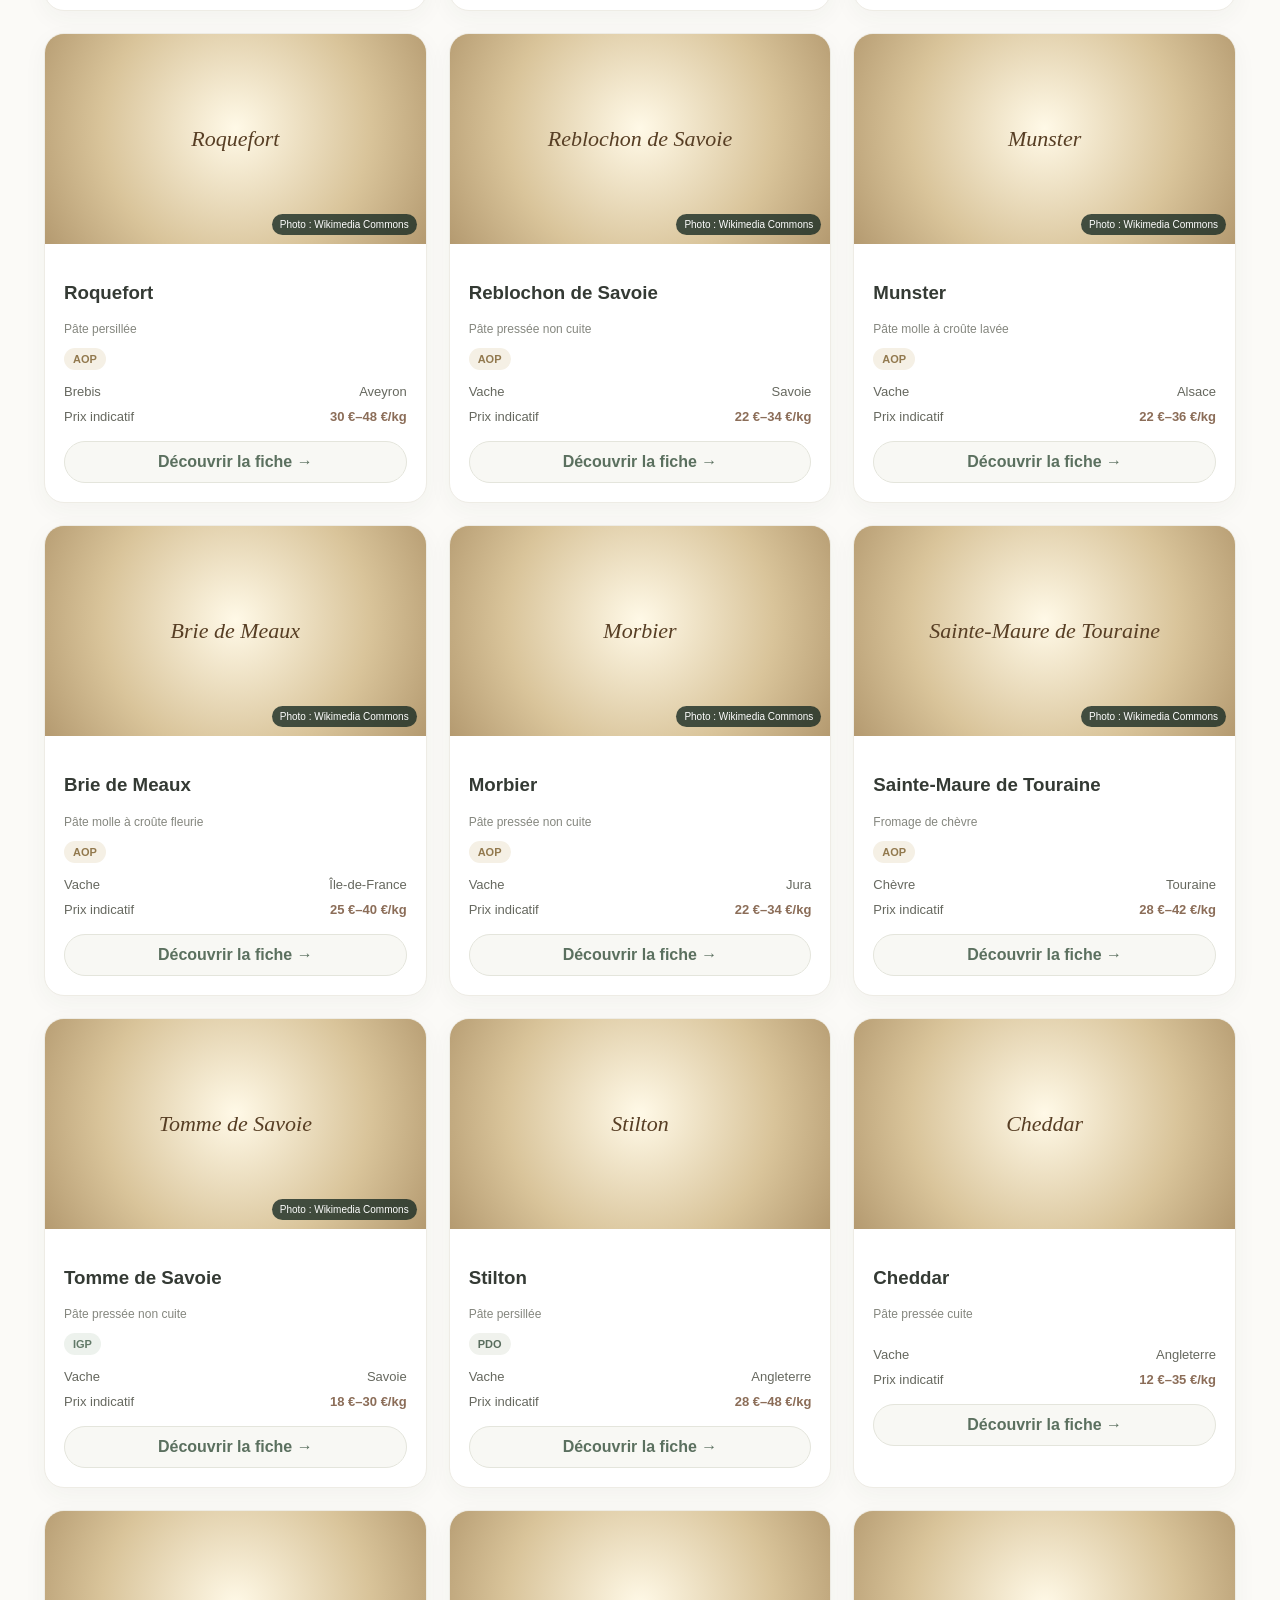
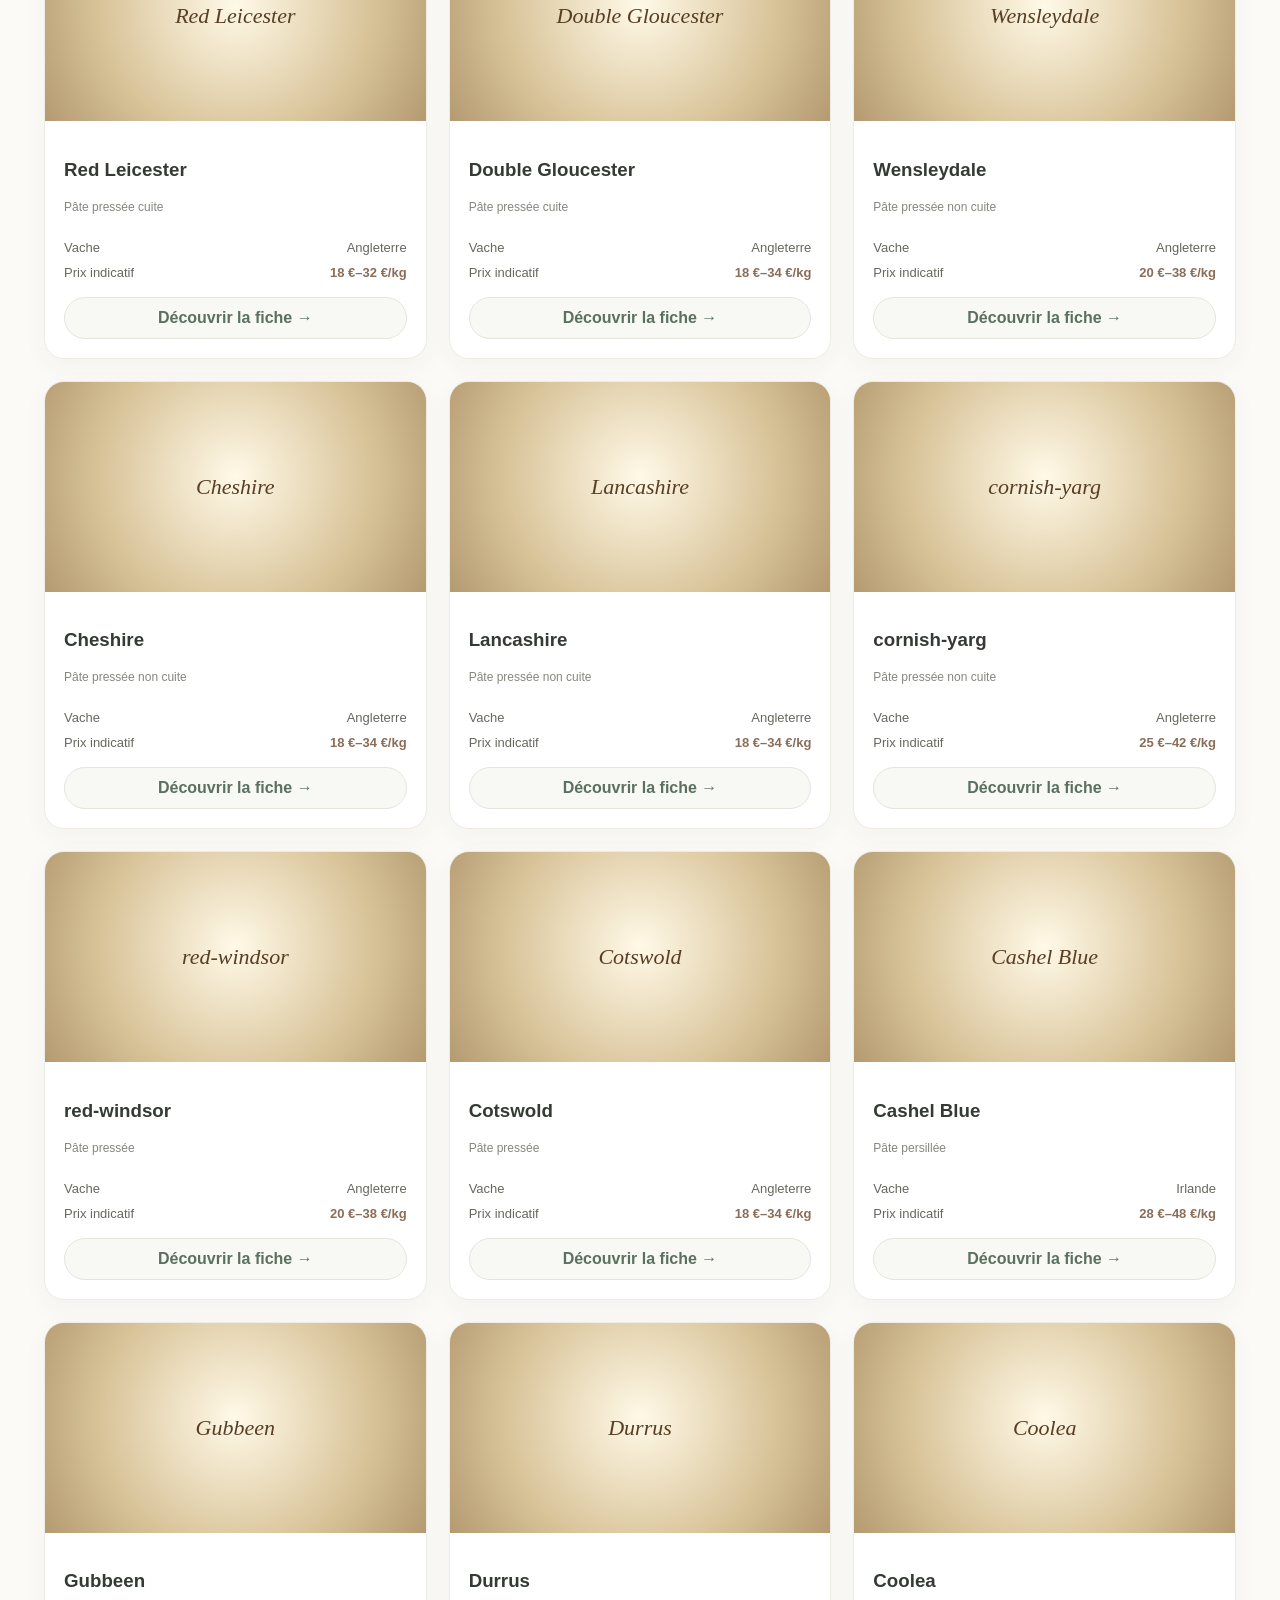
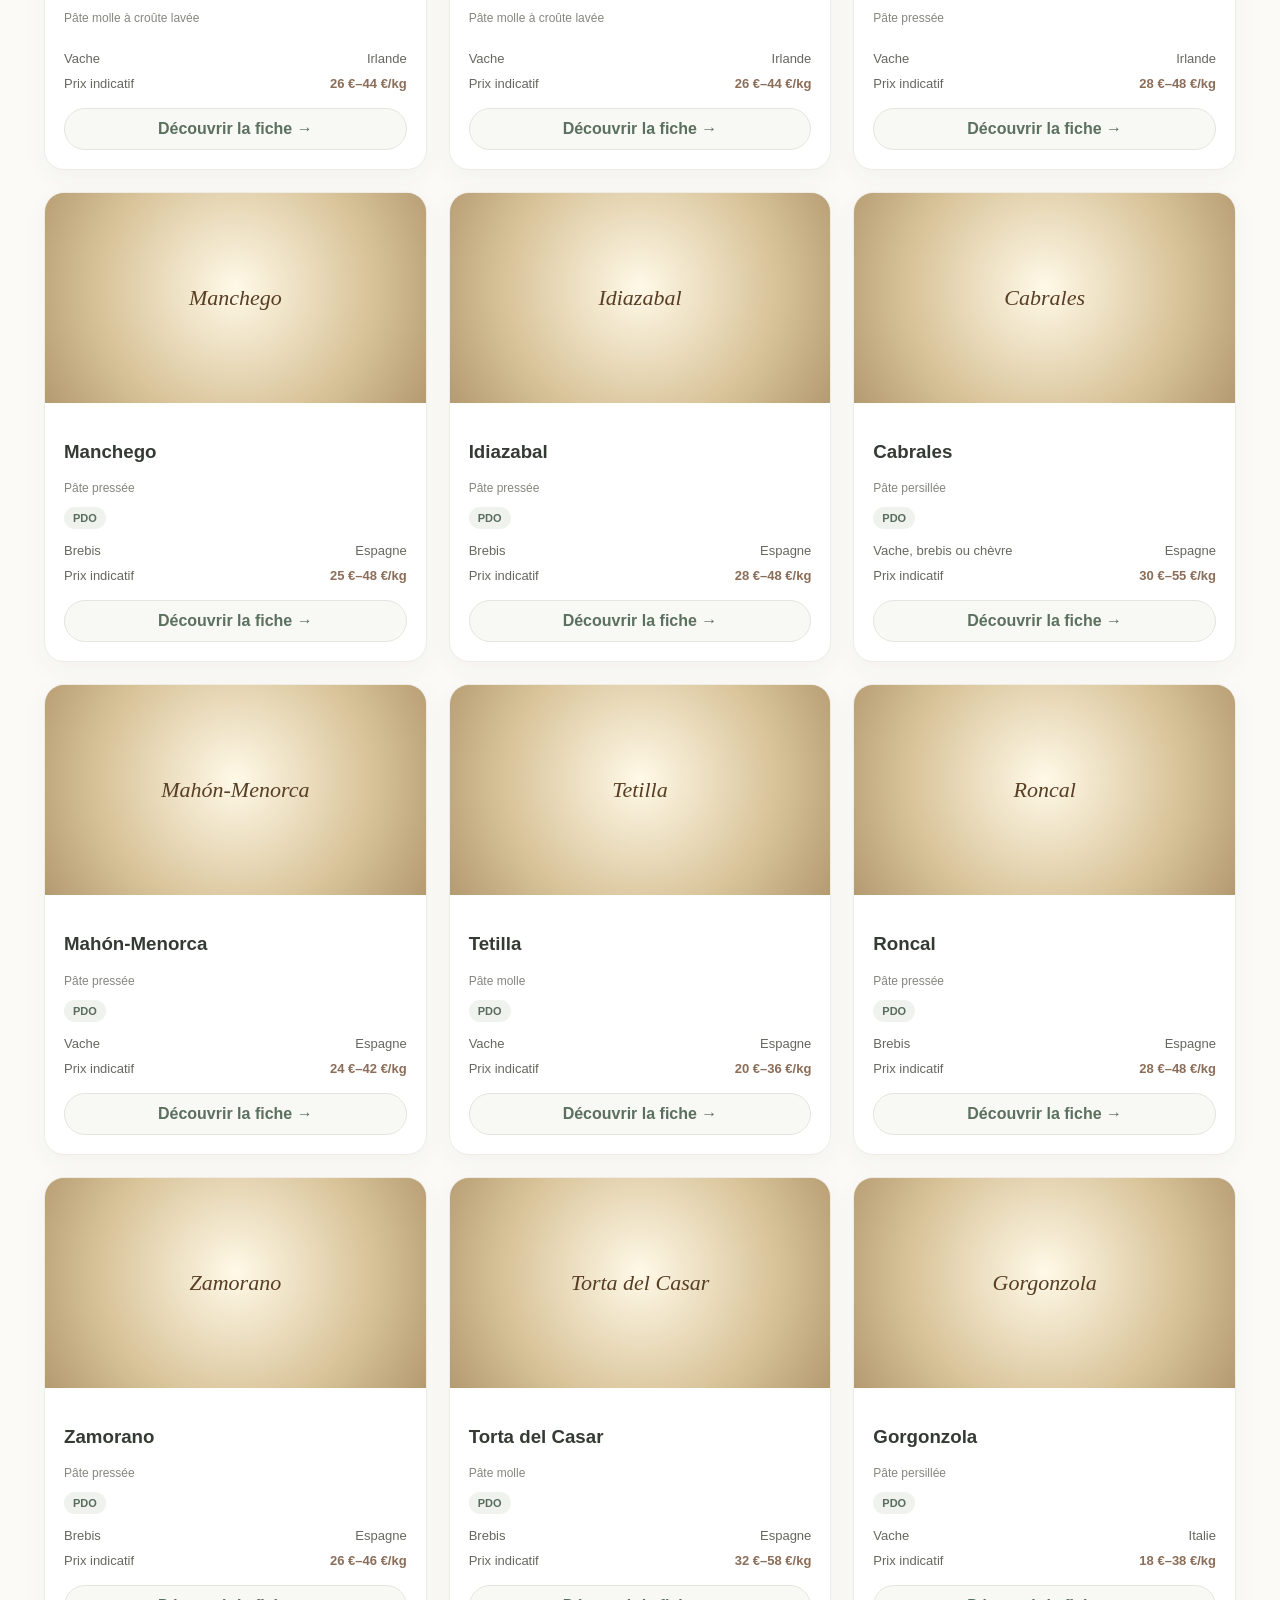
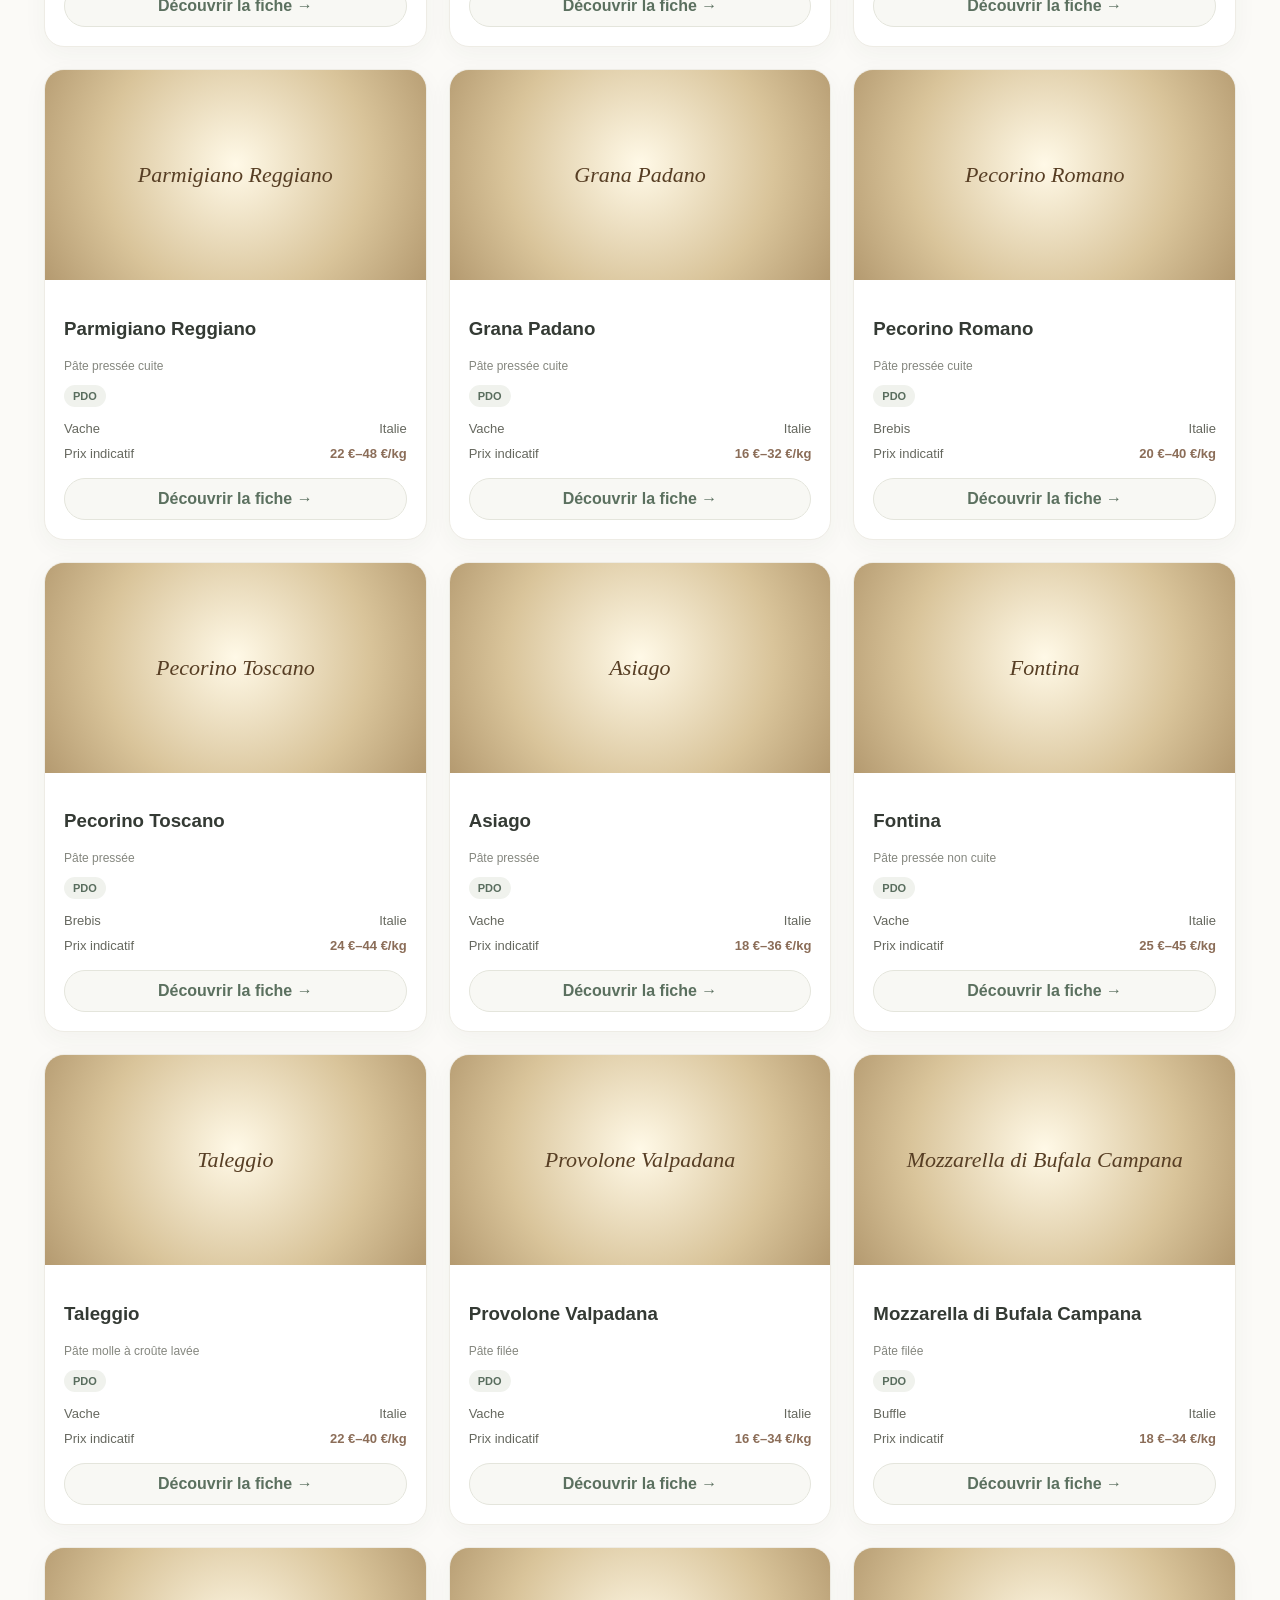
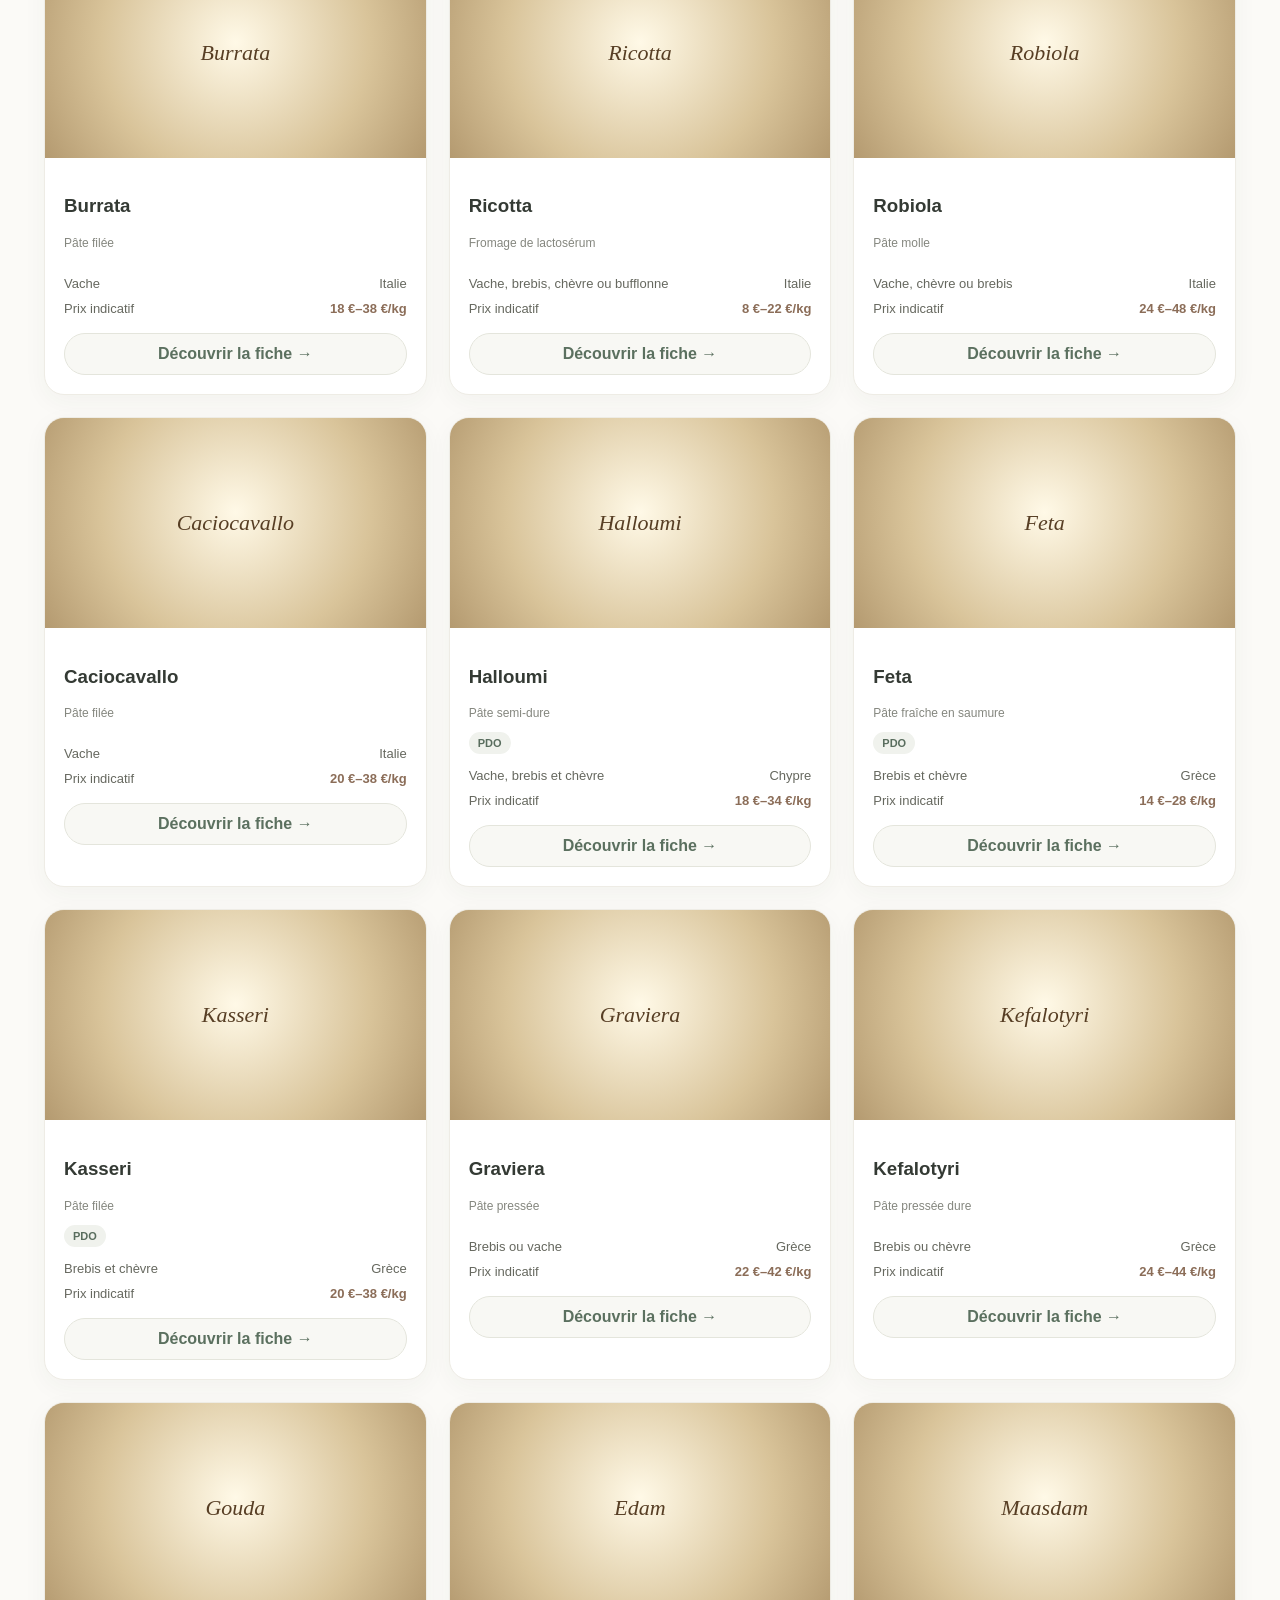
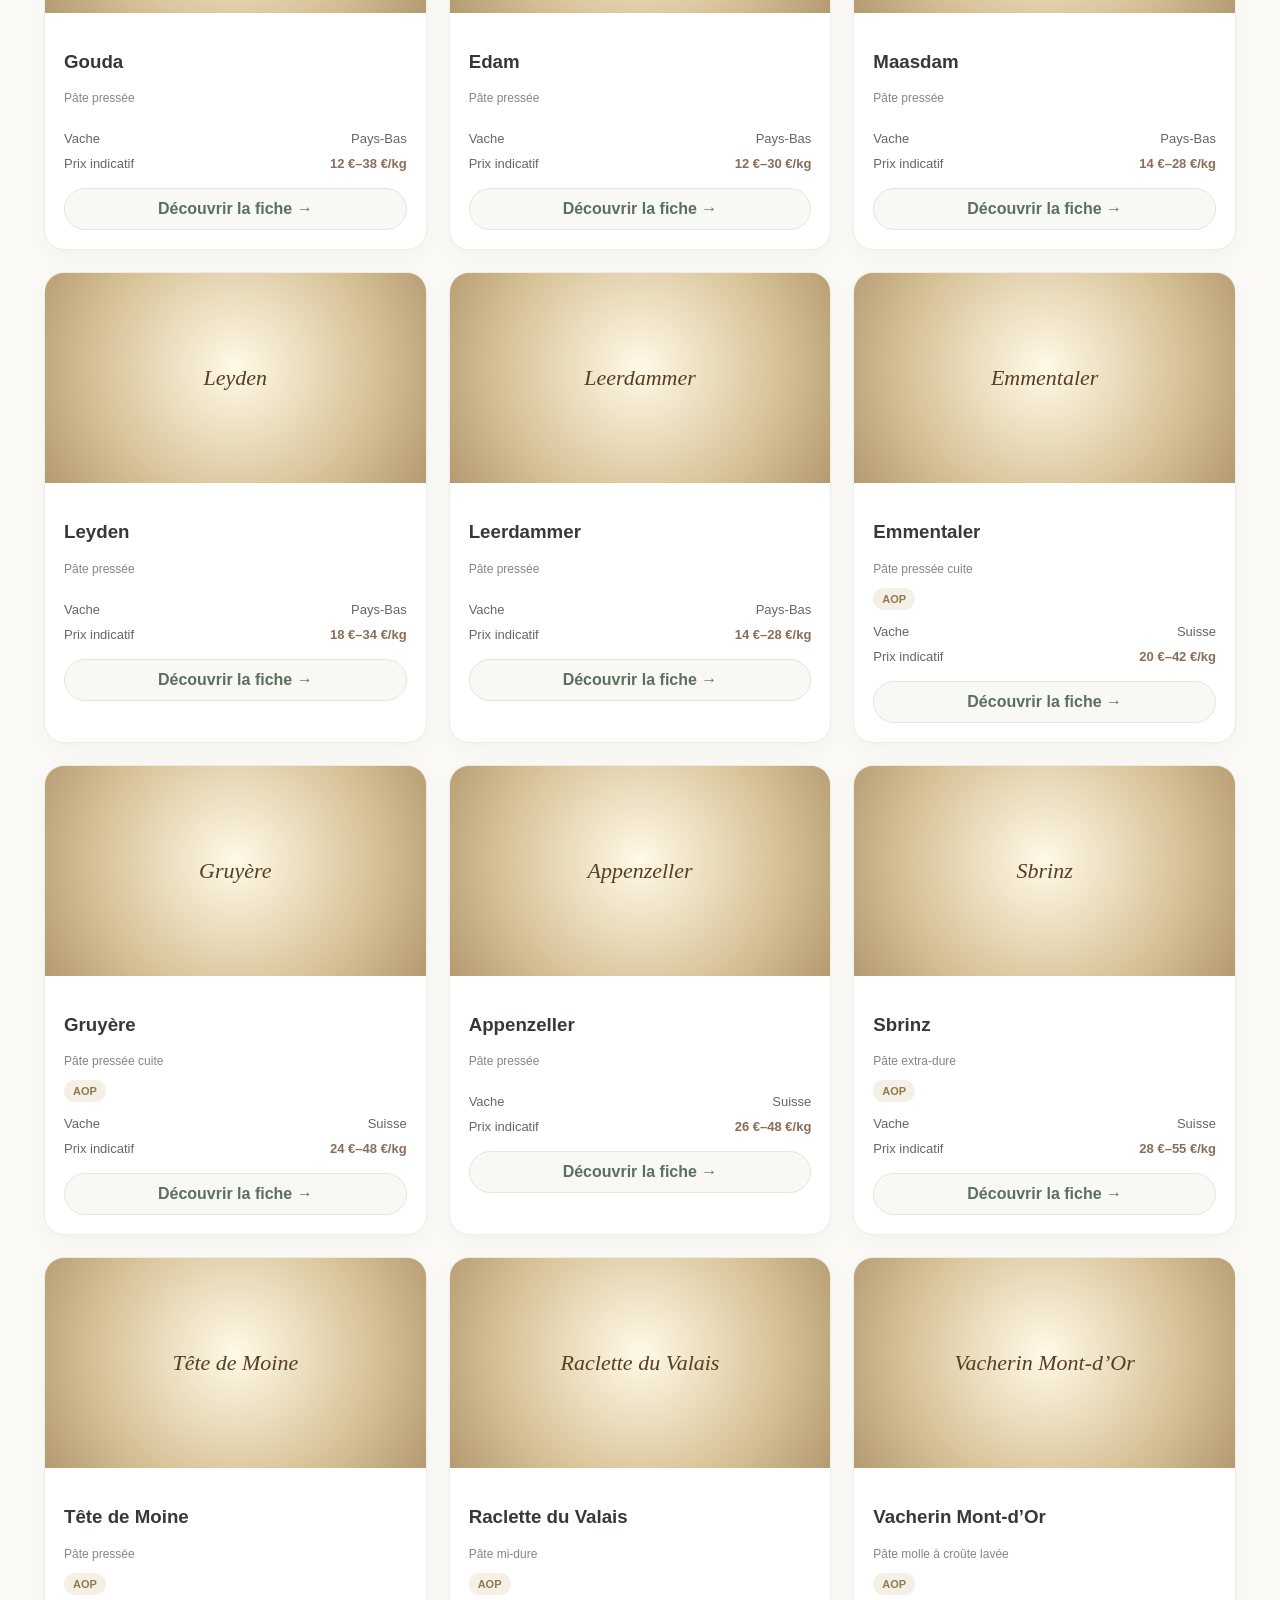
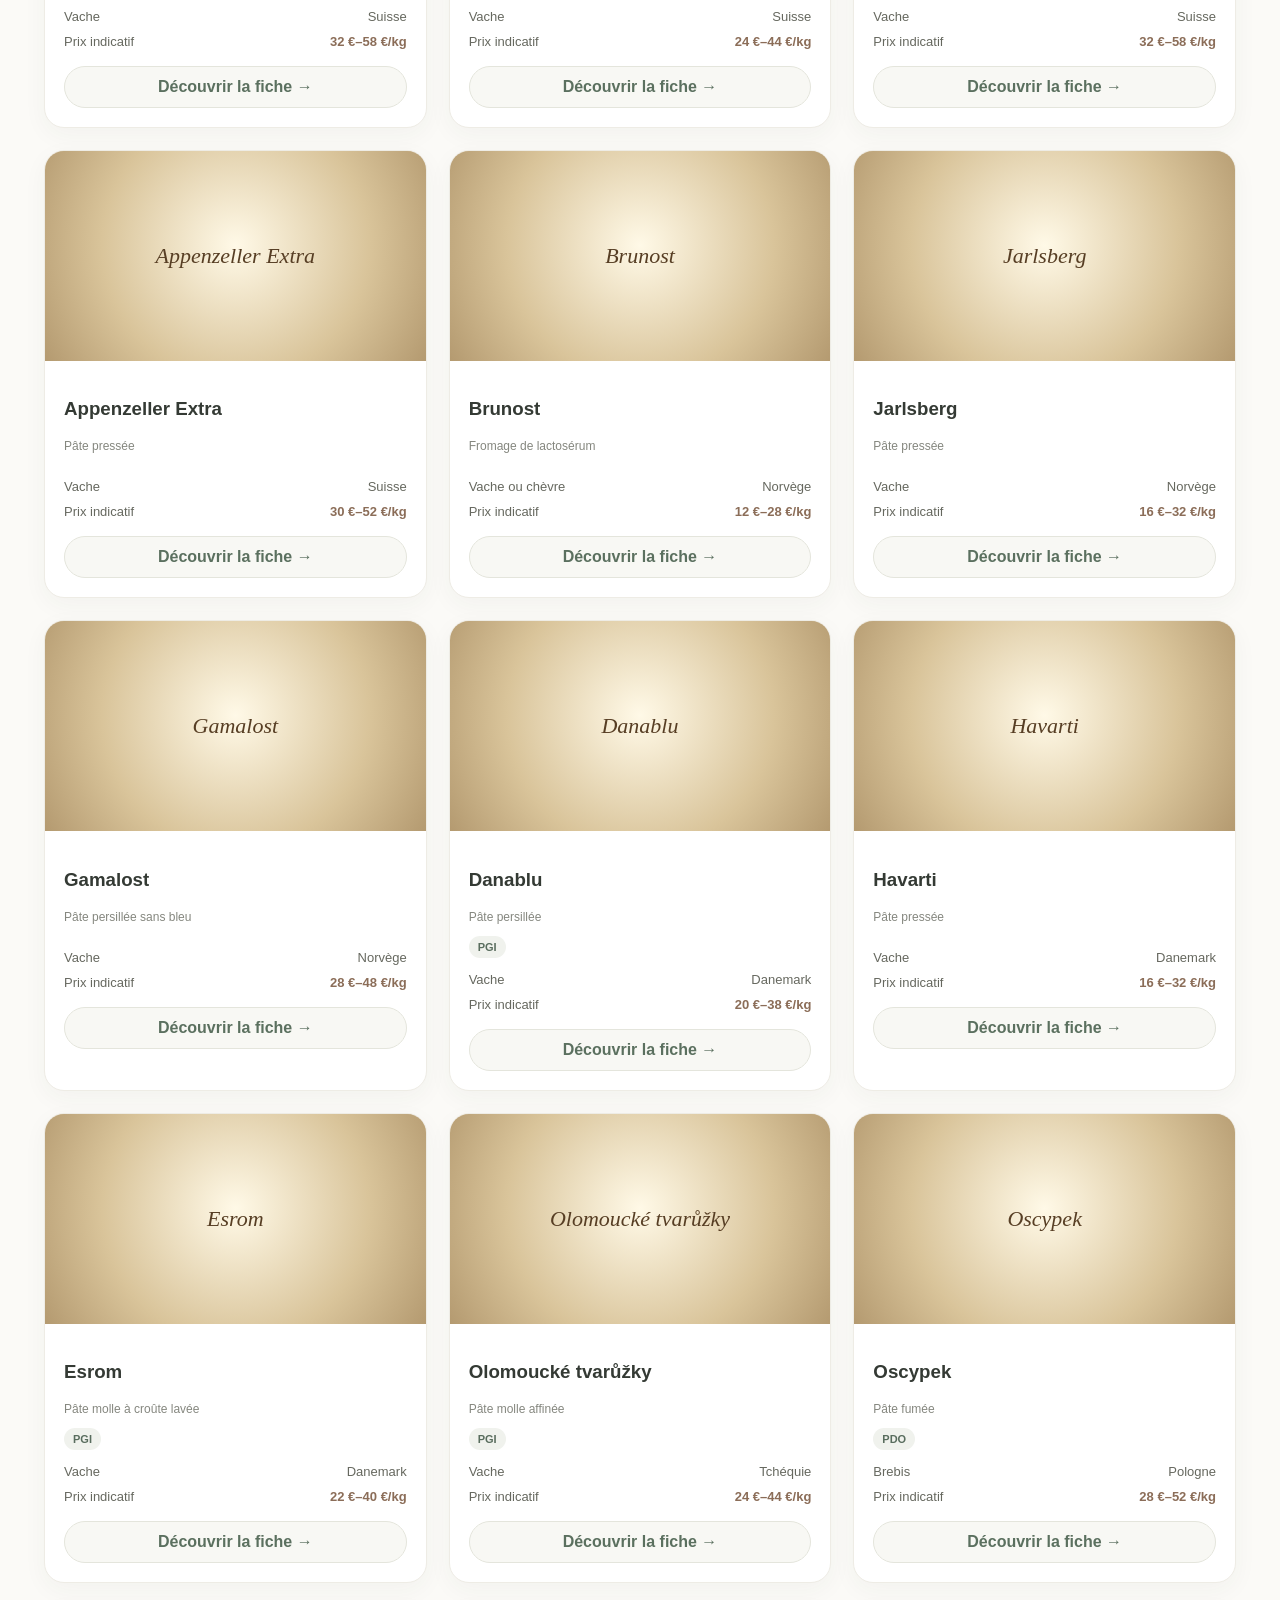
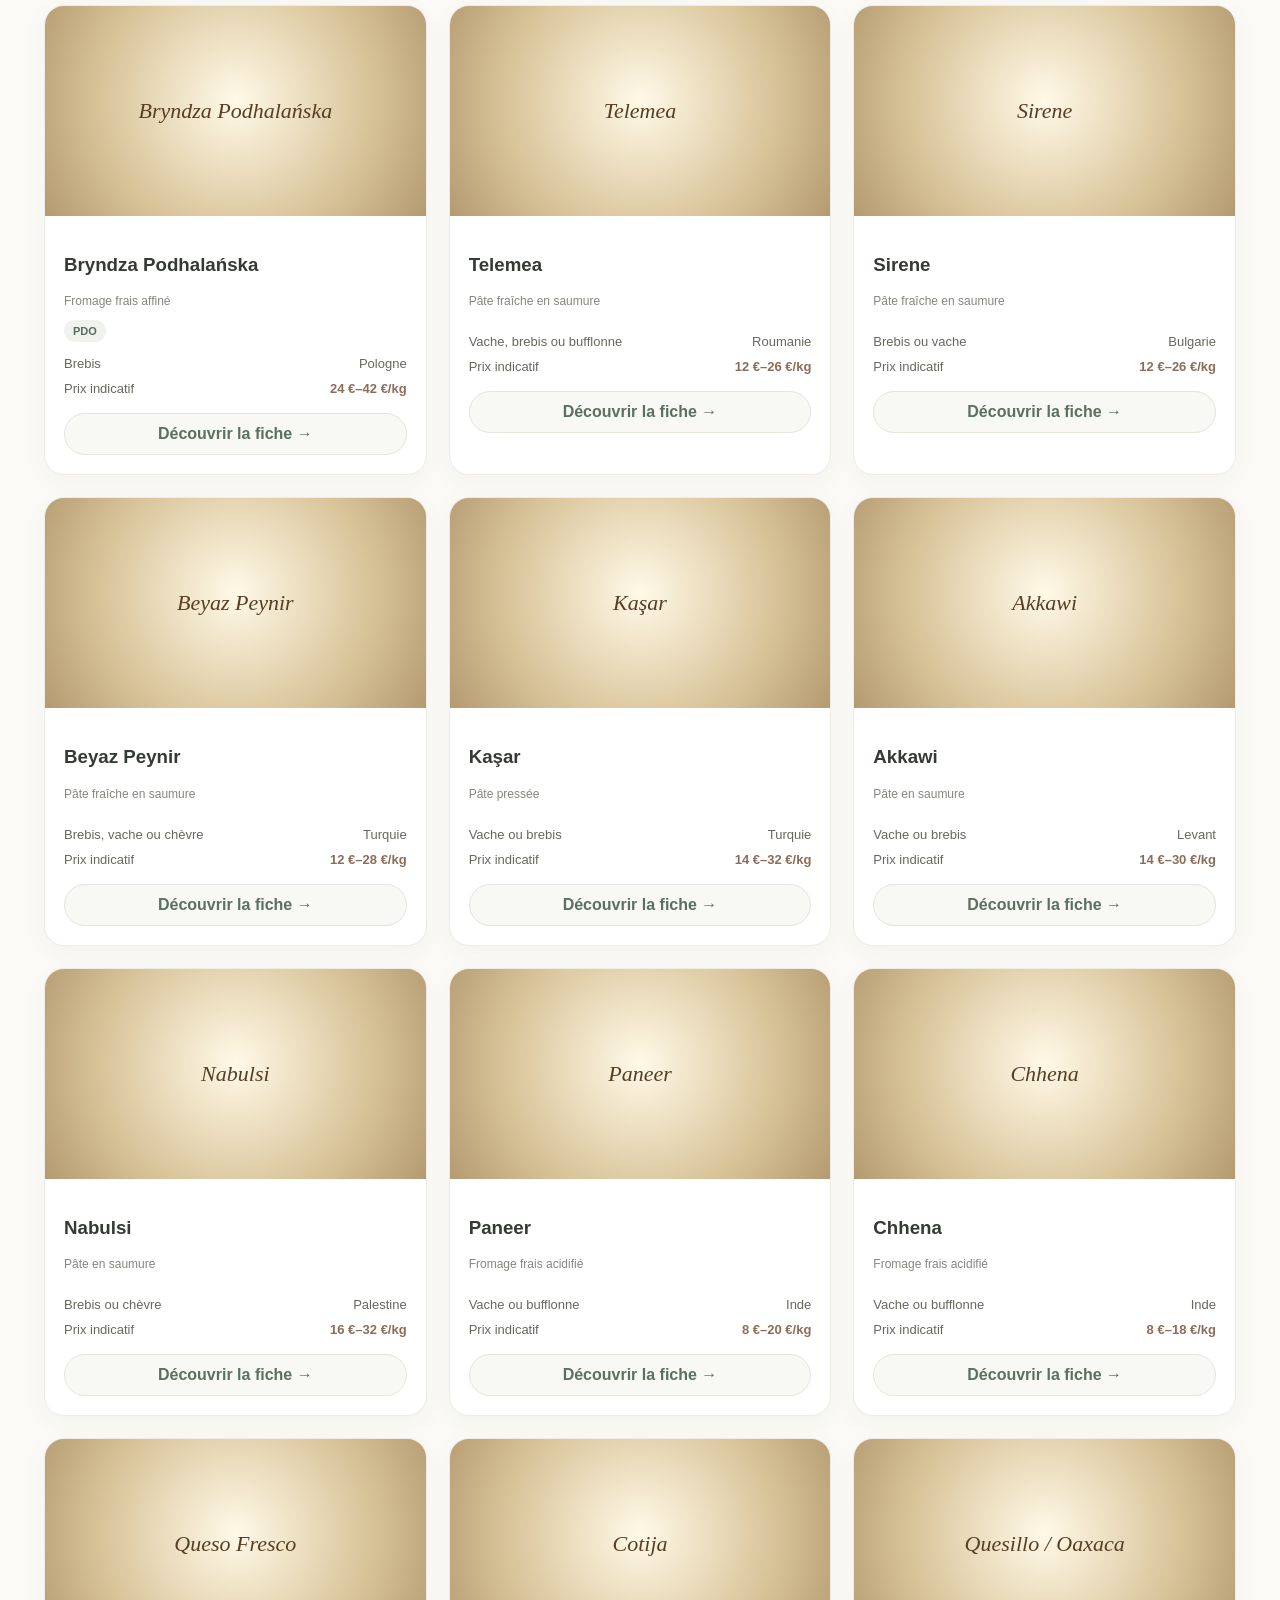
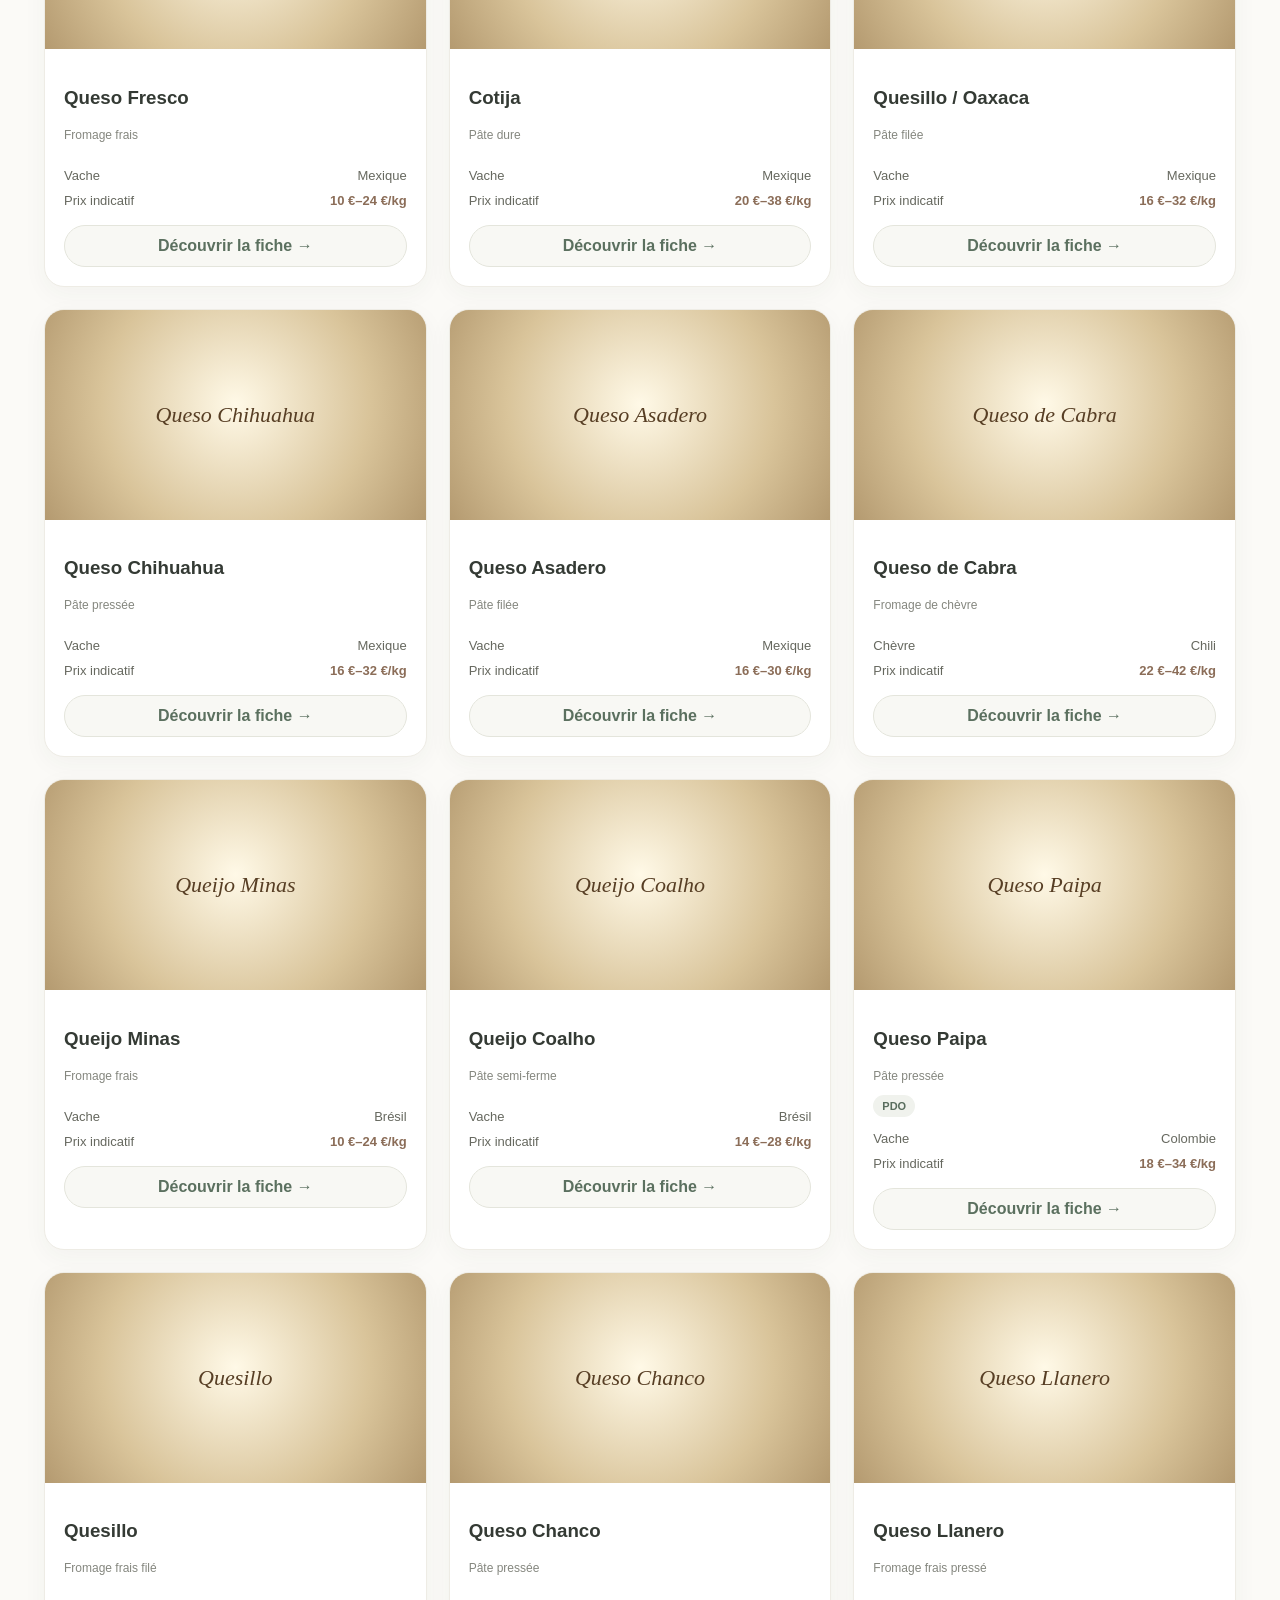
==== commit fd1f8722: "Refresh stylesheet cache for light premium theme" ====
--- a/index.html
+++ b/index.html
@@ -7,7 +7,7 @@
 <meta name="theme-color" content="#172a23">
 <title>Le Colonel — L'univers des fromages</title>
 <meta name="description" content="Découvrez les fromages, leurs familles, leurs terroirs et leurs appellations.">
-<link rel="stylesheet" href="styles.css?v=filters-20261122-2">
+<link rel="stylesheet" href="styles.css?v=light-premium-20261122-1">
 </head>
 <body>
 
--- a/styles.css
+++ b/styles.css
@@ -1,15 +1,15 @@
 
 :root {
---forest:#253d32;
---forest2:#172a23;
---cream:#f5f1e7;
---paper:#fffdf8;
---ink:#292b25;
---muted:#77766d;
---gold:#c8a66b;
---wine:#713f35;
---line:#e7dfd0;
---shadow:0 12px 35px rgba(35,39,30,.09);
+--forest:#526b5d;
+--forest2:#f7f5ef;
+--cream:#fbfaf6;
+--paper:#ffffff;
+--ink:#343a34;
+--muted:#85877f;
+--gold:#b99b68;
+--wine:#8b6d58;
+--line:#ece9e1;
+--shadow:0 12px 32px rgba(60,65,55,.07);
 }
 
 * {box-sizing:border-box}
@@ -29,34 +29,34 @@
 position:sticky;
 top:0;
 z-index:20;
-background:var(--forest2);
-color:white;
+background:rgba(255,255,255,.94);
+color:var(--ink);
 display:flex;
 align-items:center;
 justify-content:space-between;
 padding:14px 5%;
-box-shadow:0 5px 18px #15241c24;
+box-shadow:0 4px 18px rgba(45,55,45,.06);
 }
 
 .logo {
 font:700 25px Georgia,serif;
 letter-spacing:2px;
-color:#f3e6ca;
+color:var(--forest);
 text-decoration:none;
 }
 
 .logo span {color:var(--gold)}
 
 nav {display:flex;gap:22px}
-nav a {color:white;text-decoration:none;font-size:14px}
+nav a {color:#59665c;text-decoration:none;font-size:14px}
 nav a:hover {color:var(--gold)}
 
 .menu-btn {
 display:none;
-border:1px solid #ffffff55;
+border:1px solid #dcded5;
 border-radius:50%;
 background:transparent;
-color:white;
+color:var(--forest);
 width:42px;
 height:42px;
 font-size:20px;
@@ -68,14 +68,14 @@
 display:flex;
 flex-direction:column;
 justify-content:center;
-color:white;
-background:linear-gradient(90deg,#182b23ed,#182b2370),radial-gradient(ellipse at 75% 35%,#b77e3b,#1c3026);
+color:var(--ink);
+background:linear-gradient(115deg,#f4f0e6,#eee9dc 55%,#e8e5d9);
 }
 
 .kicker {
 text-transform:uppercase;
 letter-spacing:3px;
-color:#e2c68e;
+color:#9b8052;
 font-size:12px;
 font-weight:bold;
 }
@@ -89,7 +89,7 @@
 .hero p {
 max-width:590px;
 line-height:1.8;
-color:#f2ecdf;
+color:#686e65;
 font-size:17px;
 }
 
@@ -98,10 +98,10 @@
 justify-content:center;
 align-items:center;
 border:0;
-border-radius:30px;
+border-radius:999px;
 padding:14px 23px;
-background:var(--gold);
-color:#25271f;
+background:#d9c6a1;
+color:#39443b;
 font-weight:bold;
 text-decoration:none;
 cursor:pointer;
@@ -147,7 +147,7 @@
 display:block;
 background:var(--paper);
 border:1px solid var(--line);
-border-radius:18px;
+border-radius:22px;
 padding:20px;
 margin:24px 0;
 box-shadow:var(--shadow);
@@ -201,7 +201,7 @@
 .cheese-card {
 background:var(--paper);
 border:1px solid #e9e1d4;
-border-radius:18px;
+border-radius:22px;
 overflow:hidden;
 box-shadow:0 5px 20px #25291f0a;
 transition:.2s;
@@ -313,21 +313,21 @@
 
 .pill {
 padding:5px 9px;
-border-radius:30px;
-background:#edf0e8;
-color:#355341;
+border-radius:999px;
+background:#f0f2ed;
+color:#596d5e;
 font-size:11px;
 font-weight:bold;
 }
 
 .pill.aop {
-background:#f3ead6;
-color:#795b25;
+background:#f5f0e5;
+color:#92794e;
 }
 
 .pill.igp {
-background:#e8eee8;
-color:#385f47;
+background:#edf2ed;
+color:#627a68;
 }
 
 .card-info {
@@ -354,7 +354,7 @@
 }
 
 .details-btn:hover {
-background:var(--forest);
+background:#718777;
 color:white;
 }
 
@@ -438,8 +438,8 @@
 .modal-card p {line-height:1.75;color:#575950}
 
 footer {
-background:var(--forest2);
-color:#e8e0d1;
+background:#f1efe8;
+color:#626a60;
 text-align:center;
 padding:38px 20px;
 line-height:1.8;
@@ -447,11 +447,11 @@
 
 footer strong {
 font:normal 24px Georgia,serif;
-color:#f0d9a8;
+color:var(--forest);
 }
 
 @media(max-width:900px) {
-.cheese-grid {grid-template-columns:repeat(2,minmax(0,1fr))}
+.cheese-grid {grid-template-columns:repeat(3,minmax(0,1fr))}
 .controls {grid-template-columns:repeat(2,minmax(0,1fr))}
 .controls input {grid-column:1/-1}
 }
@@ -469,7 +469,7 @@
 left:0;
 right:0;
 padding:18px 6%;
-background:var(--forest2);
+background:#fff;
 flex-direction:column;
 }
 nav.open {display:flex}
@@ -477,7 +477,16 @@
 main {padding:15px 16px 55px}
 .controls {grid-template-columns:1fr}
 .controls input {grid-column:auto}
-.cheese-grid {grid-template-columns:1fr;gap:16px}
+.cheese-grid {grid-template-columns:repeat(3,minmax(0,1fr));gap:9px}
+.cheese-visual {height:105px}
+.card-content {padding:9px}
+.card h3 {font-size:16px;line-height:1.15;overflow-wrap:anywhere}
+.family {font-size:10px;line-height:1.25}
+.label-list {gap:3px;margin:7px 0}
+.pill {font-size:9px;padding:4px 6px}
+.card-info {font-size:10px;gap:4px;flex-wrap:wrap;margin:7px 0}
+.details-btn {font-size:10px;padding:8px 4px;margin-top:4px}
+.image-credit {font-size:8px;padding:3px 5px;right:4px;bottom:4px}
 .catalogue-heading {display:block}
 .facts {grid-template-columns:1fr 1fr}
 .modal {padding:10px}
@@ -492,17 +501,17 @@
 gap:8px;
 padding:8px 2px 8px 12px;
 border:0;
-border-left:1px solid rgba(255,255,255,.22);
+border-left:1px solid #e2e3dc;
 border-radius:0;
 background:transparent;
-color:#f0dfbd;
+color:#53675a;
 font:600 13px/1 Arial,sans-serif;
 letter-spacing:.35px;
 text-decoration:none;
 white-space:nowrap;
 transition:color .2s ease, opacity .2s ease;
 }
-.quiz-launch:hover {color:#fff;opacity:.9}
+.quiz-launch:hover {color:#7b8e7f;opacity:.9}
 .quiz-icon {font-size:14px;color:var(--gold);line-height:1}
 @media(max-width:620px) {
   .quiz-launch {
@@ -510,7 +519,7 @@
     height:auto;
     min-height:0;
     padding:8px 0 8px 10px;
-    border-left:1px solid rgba(255,255,255,.22);
+    border-left:1px solid #e2e3dc;
     border-radius:0;
     background:transparent;
     gap:6px;
@@ -560,3 +569,52 @@
 @media(max-width:620px) {
   .filter-actions {flex-direction:row;align-items:center}
 }
+
+
+/* Direction artistique claire et raffinée */
+body {background:#fbfaf7;color:#343a34}
+header {backdrop-filter:blur(12px); border-bottom:1px solid #eceae3}
+.logo {letter-spacing:1.7px}
+.logo span {color:#b49a6b}
+nav a {transition:color .2s ease}
+nav a:hover {color:#a58b5d}
+.hero {
+ background:linear-gradient(115deg,rgba(250,248,241,.98),rgba(239,237,226,.94));
+ color:#3f4a40;
+}
+.hero h1 {color:#46594b}
+.hero p {color:#70766d}
+.kicker {color:#9b8258}
+.btn,.details-btn,.filter-toggle,.menu-btn,.close {
+ border-radius:999px;
+}
+.btn {background:#d9c9a9;color:#3d493f;box-shadow:0 4px 12px rgba(90,80,55,.08)}
+.btn:hover {background:#cdb991}
+.filter-box,.cheese-card,.modal-card {
+ border:1px solid #eeece5;
+ box-shadow:0 7px 24px rgba(56,64,54,.045);
+}
+.cheese-card {border-radius:20px}
+.cheese-card:hover {box-shadow:0 13px 28px rgba(56,64,54,.09)}
+.controls input,.controls select {
+ border-radius:999px;
+ border-color:#e8e7df;
+ background:#fff;
+}
+.details-btn {
+ border-color:#e4e5dc;
+ background:#f8f8f4;
+ color:#5b705f;
+}
+.details-btn:hover {background:#718777;color:white;border-color:#718777}
+.filter-toggle {background:#f7f7f2;border-color:#e4e5dc;color:#5b705f}
+.filter-toggle:hover {background:#718777;border-color:#718777;color:white}
+.pill {border-radius:999px}
+.image-credit {border-radius:999px}
+.note {background:#f5f2e9;border-left-color:#c6ad7d}
+footer {background:#f1efe8;color:#70766d}
+footer strong {color:#53675a}
+@media(max-width:620px) {
+ nav.open {background:#fff;border-bottom:1px solid #eeece5}
+ .menu-btn {background:#fff}
+}
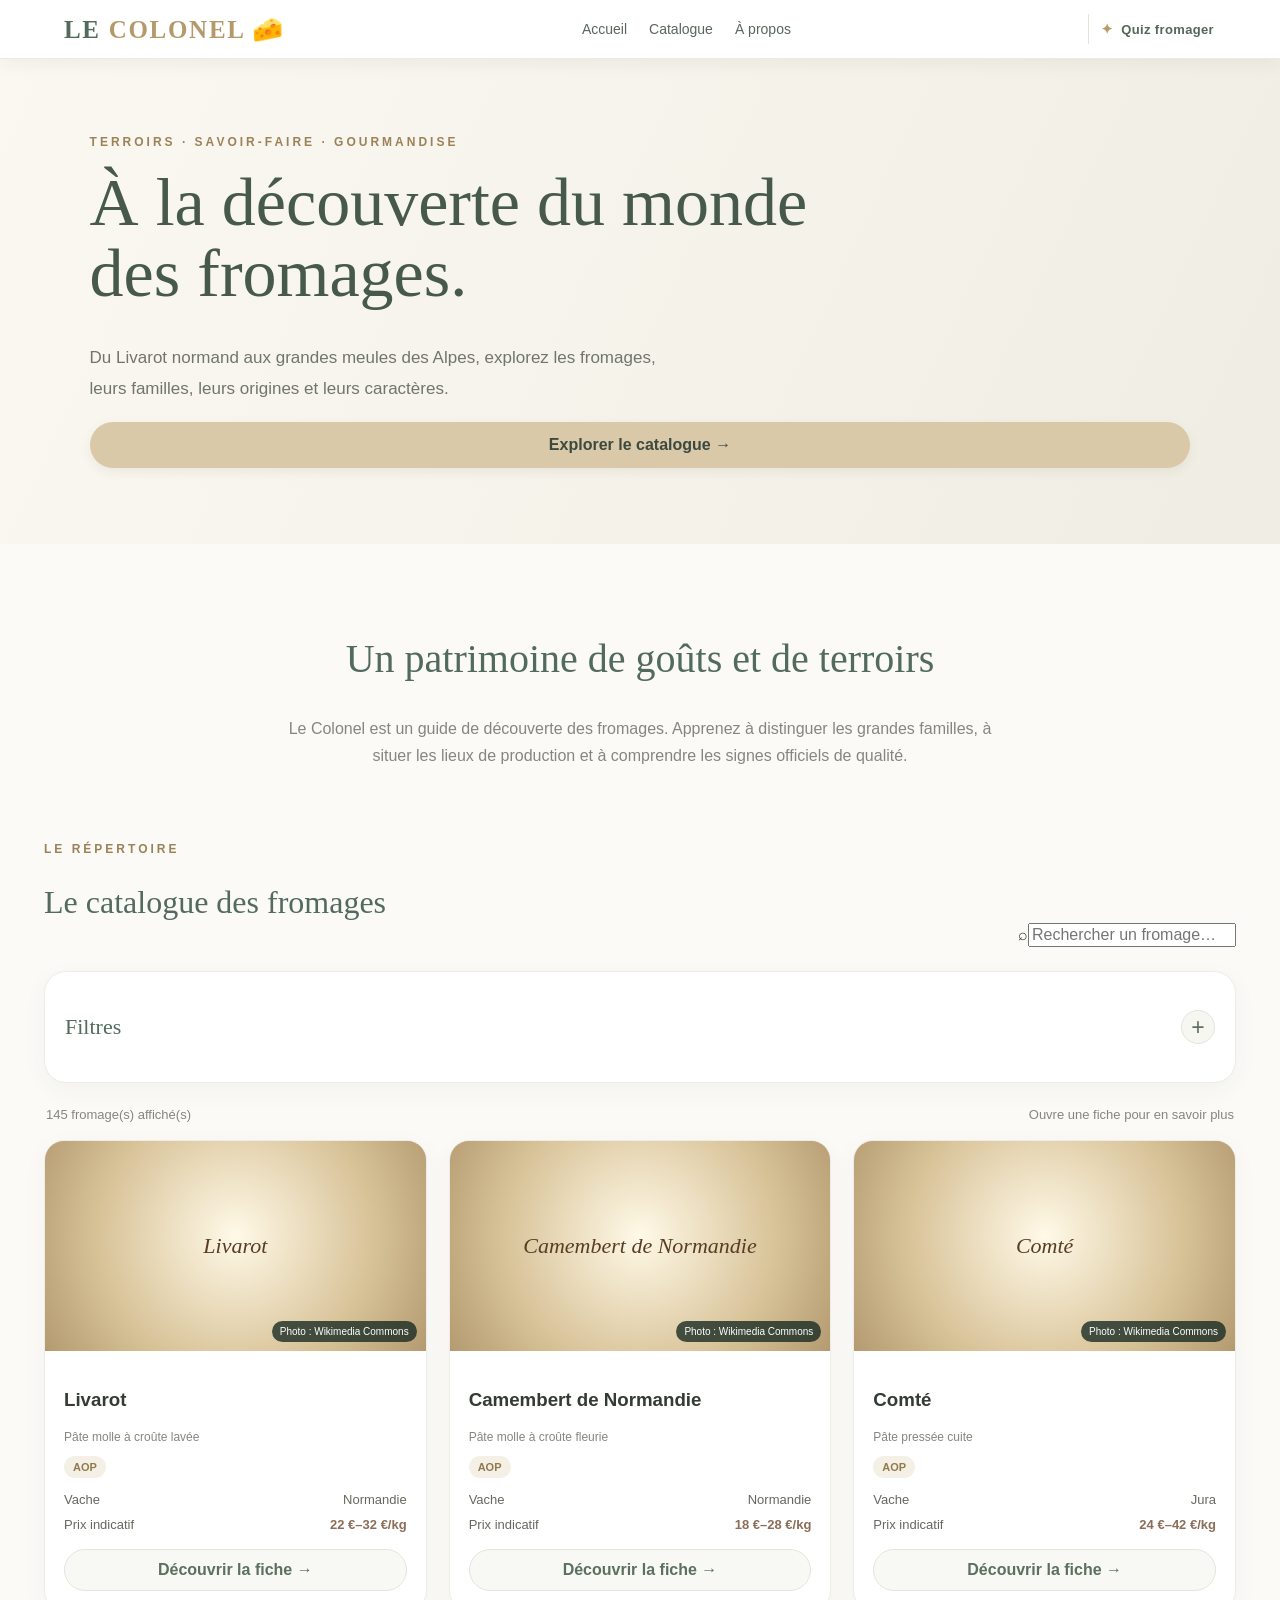
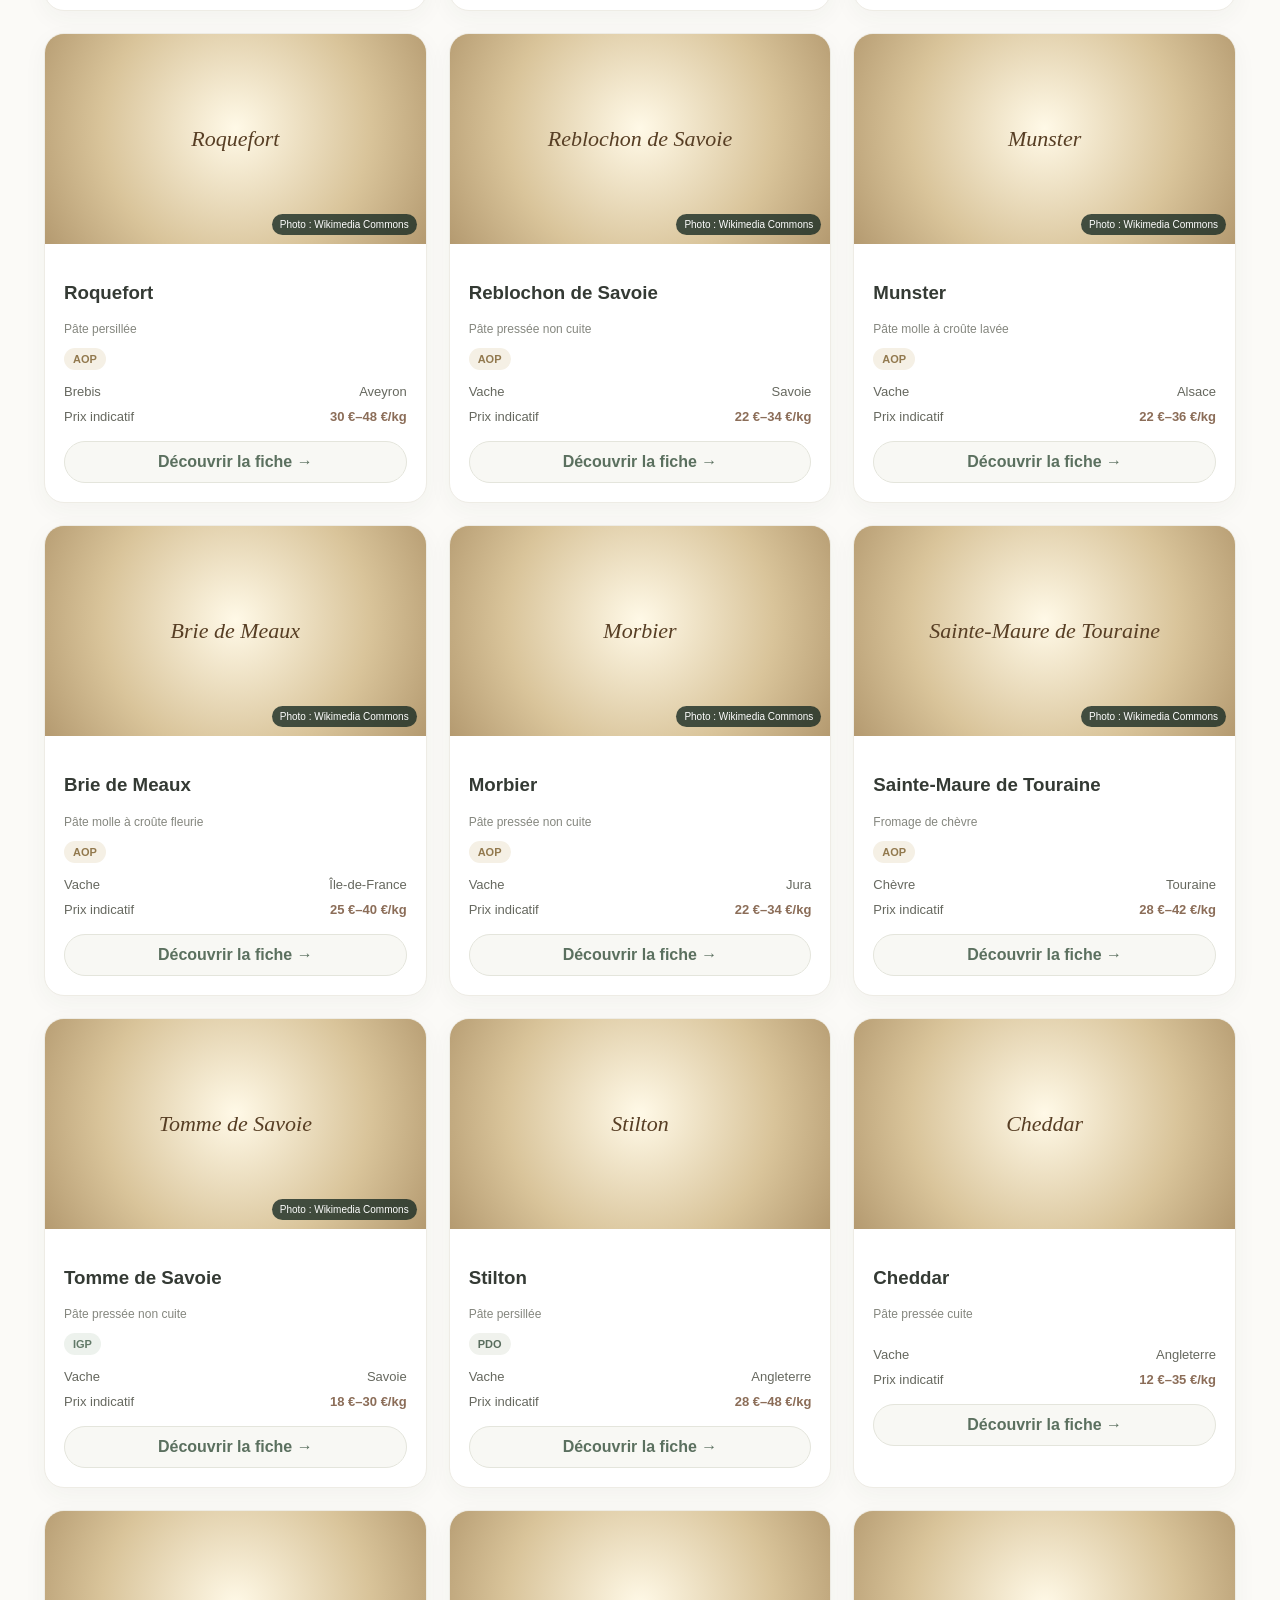
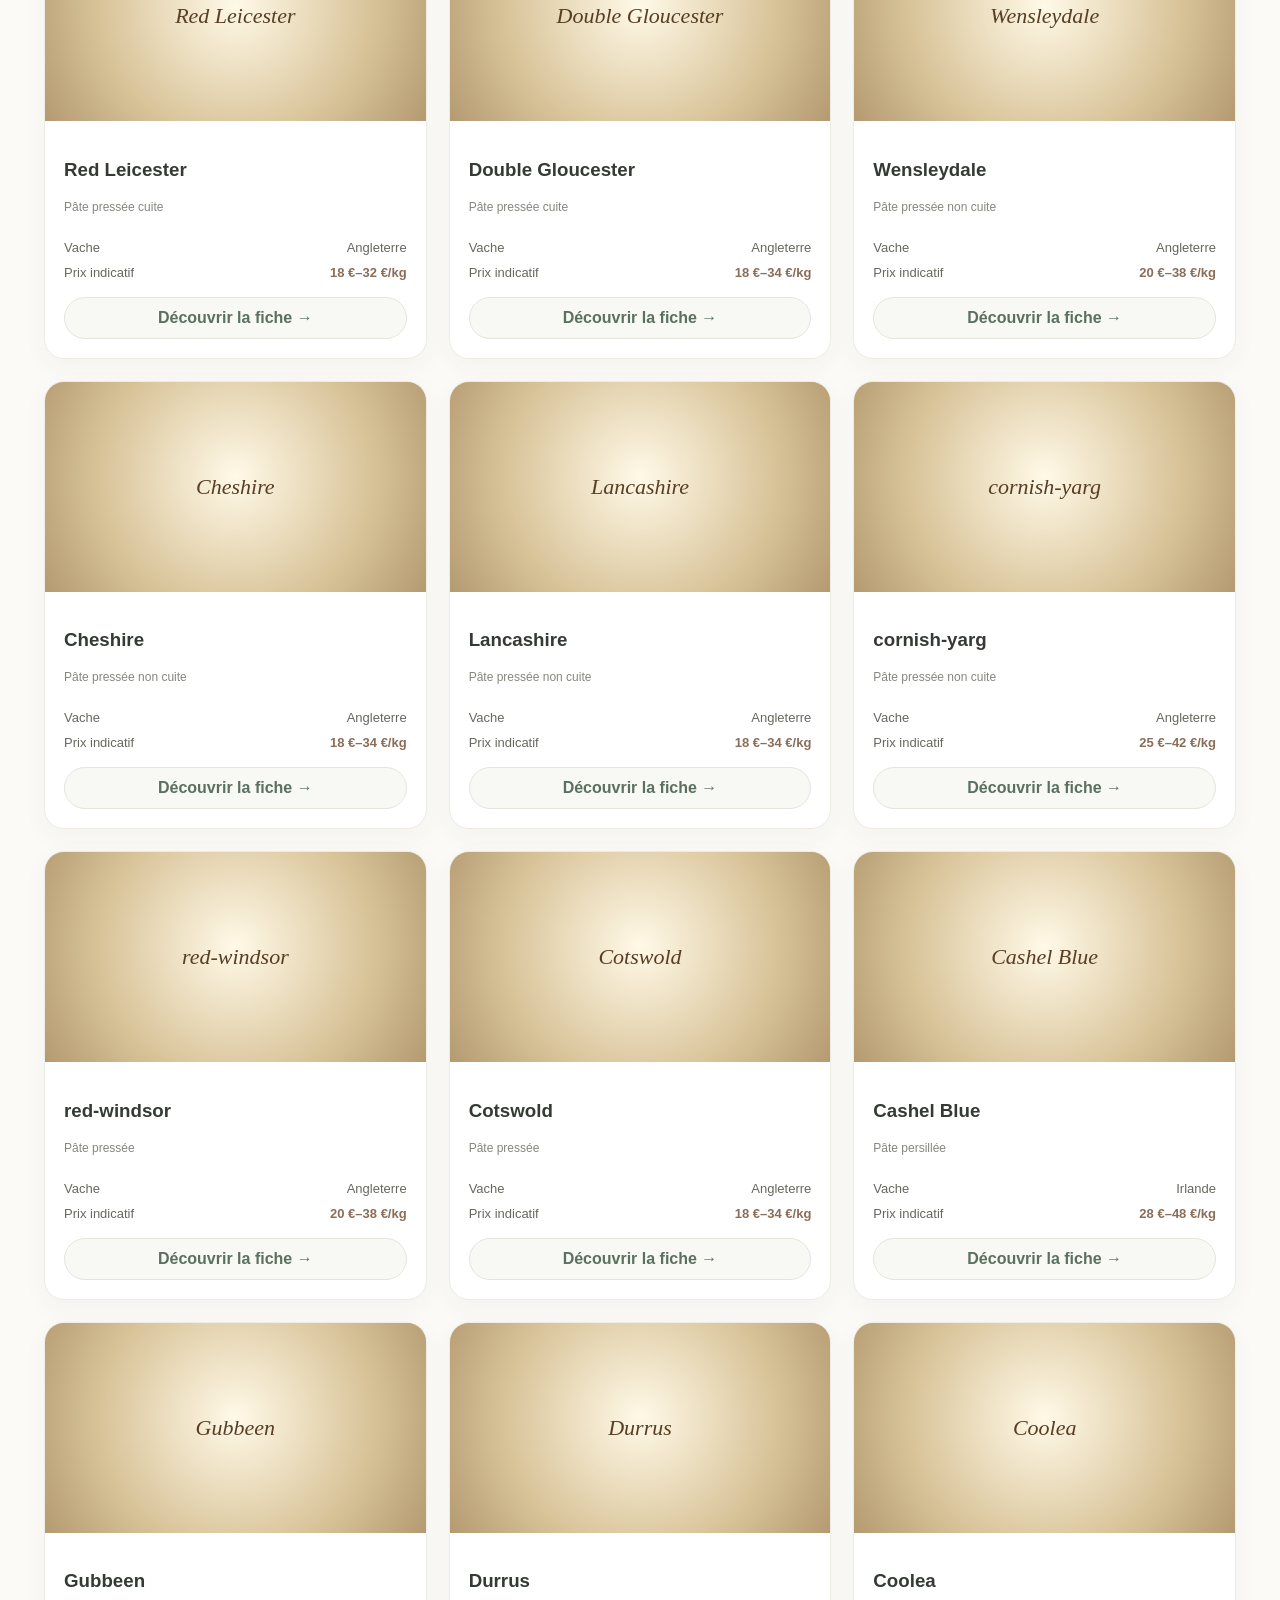
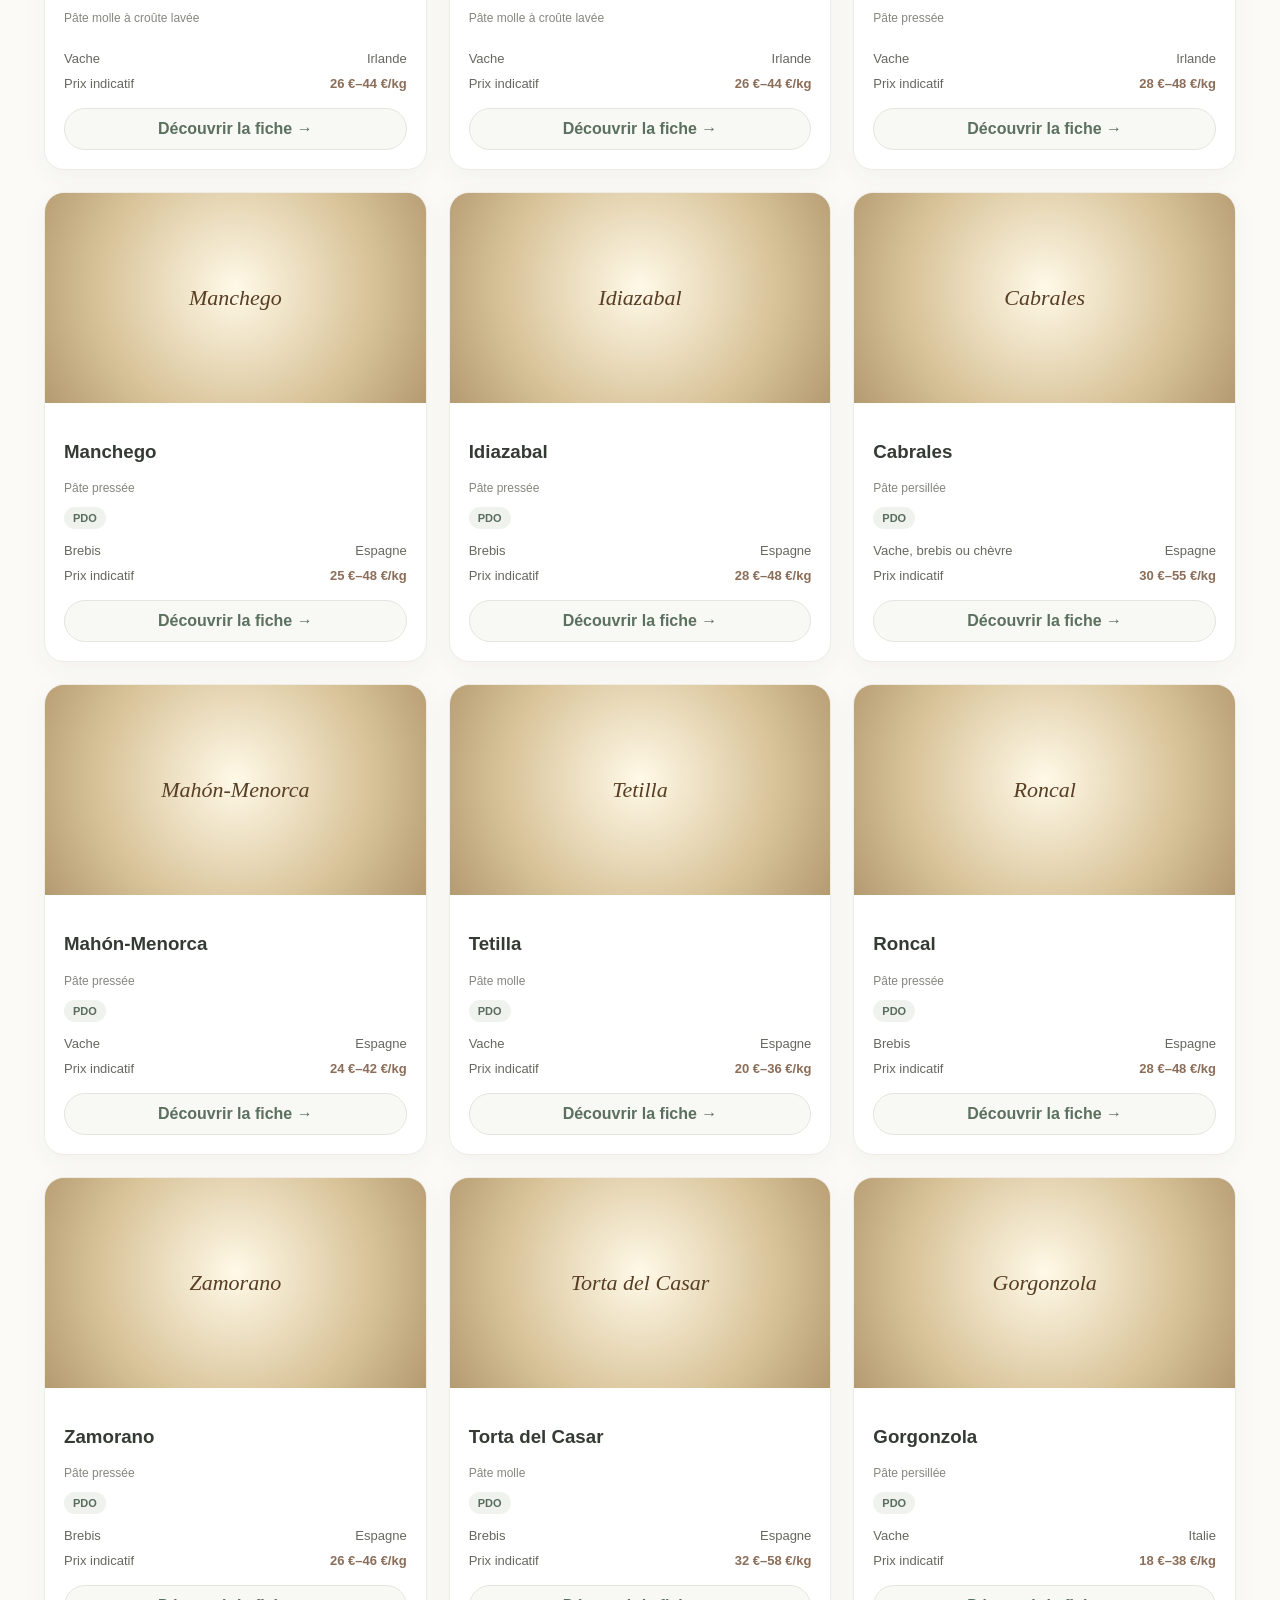
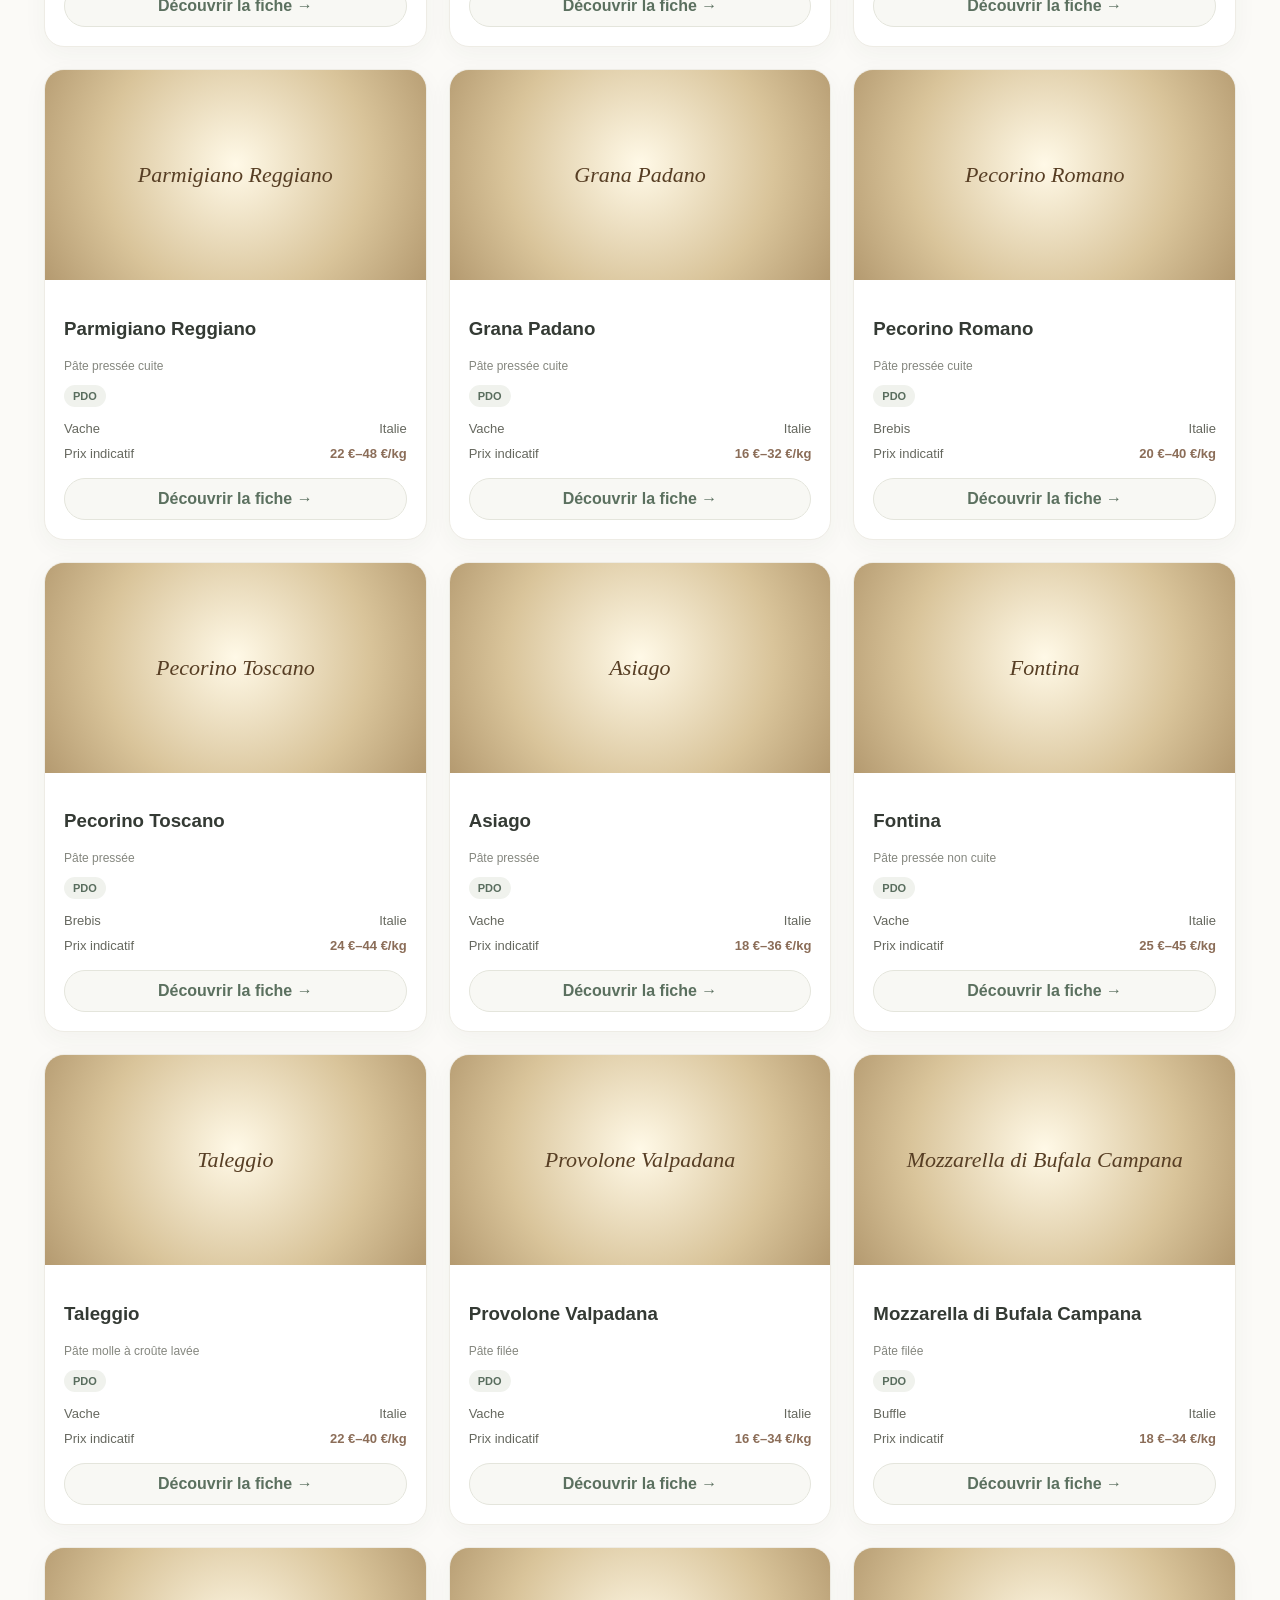
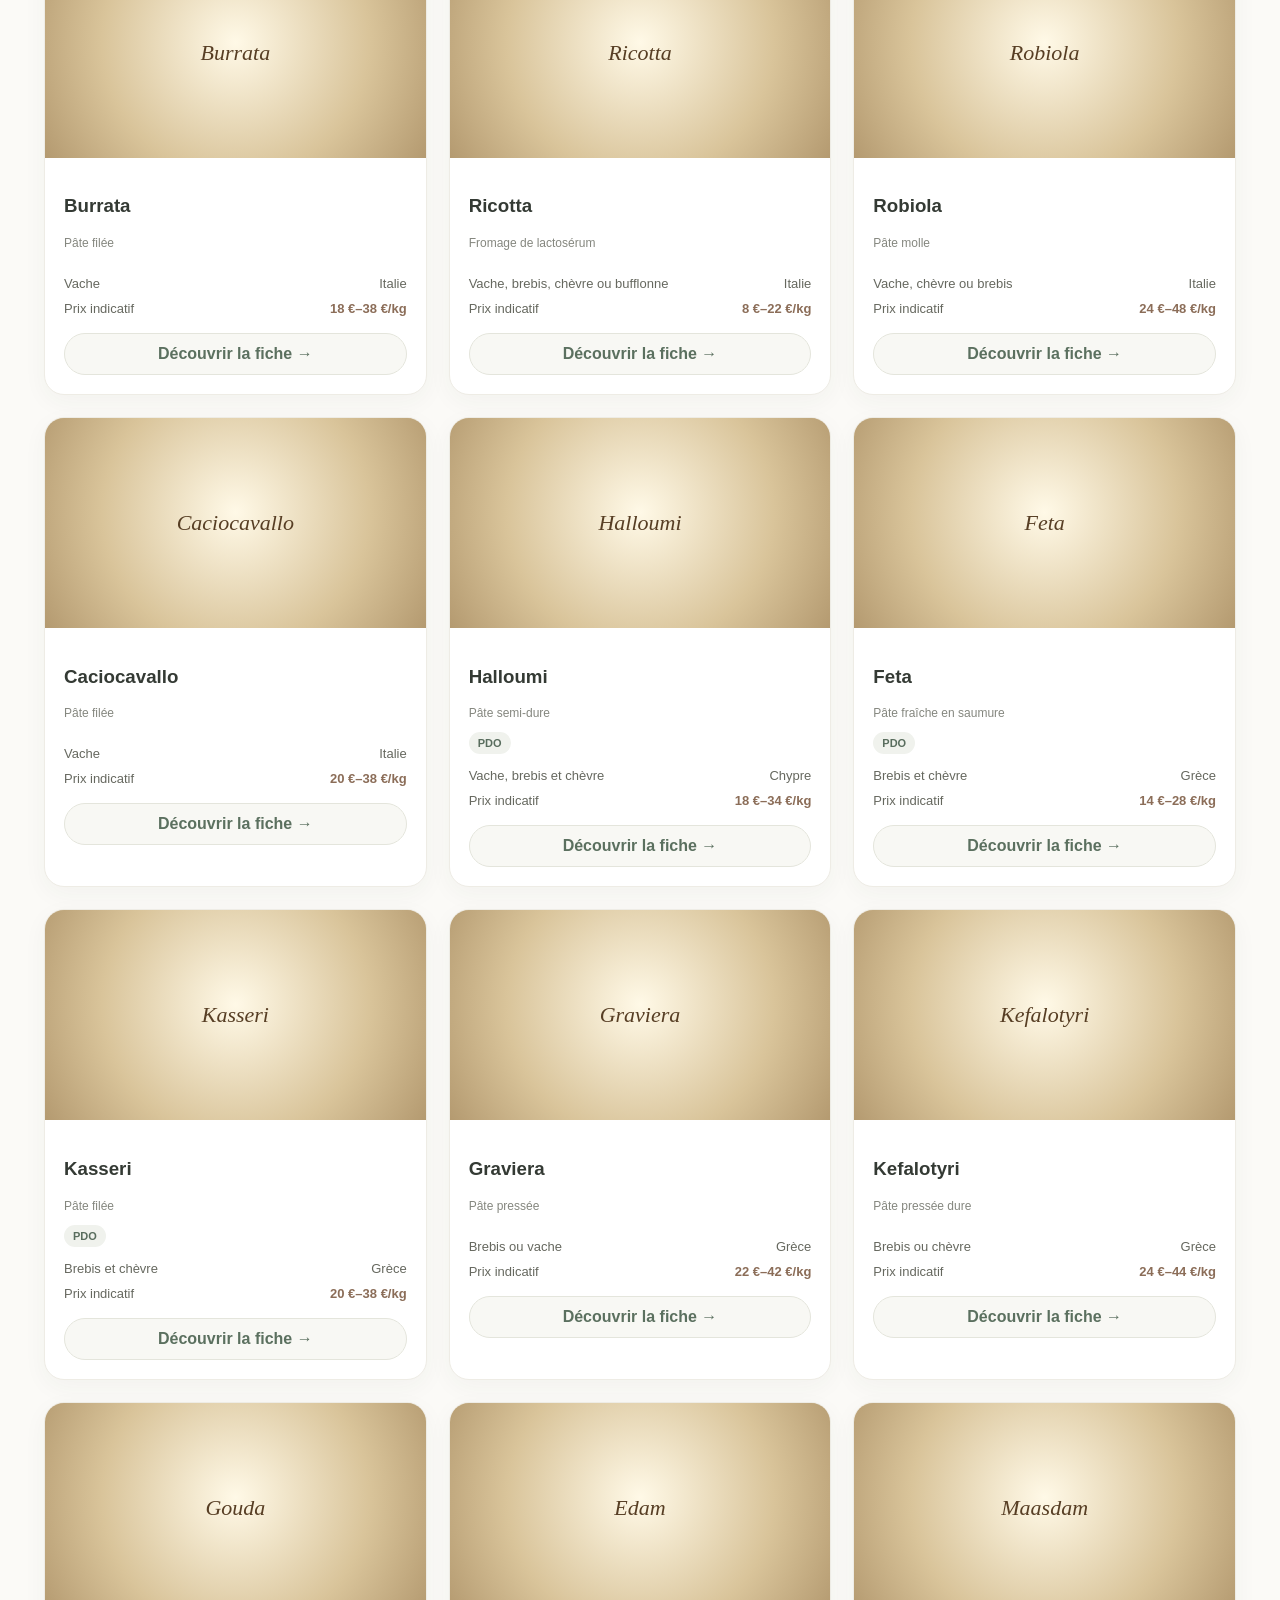
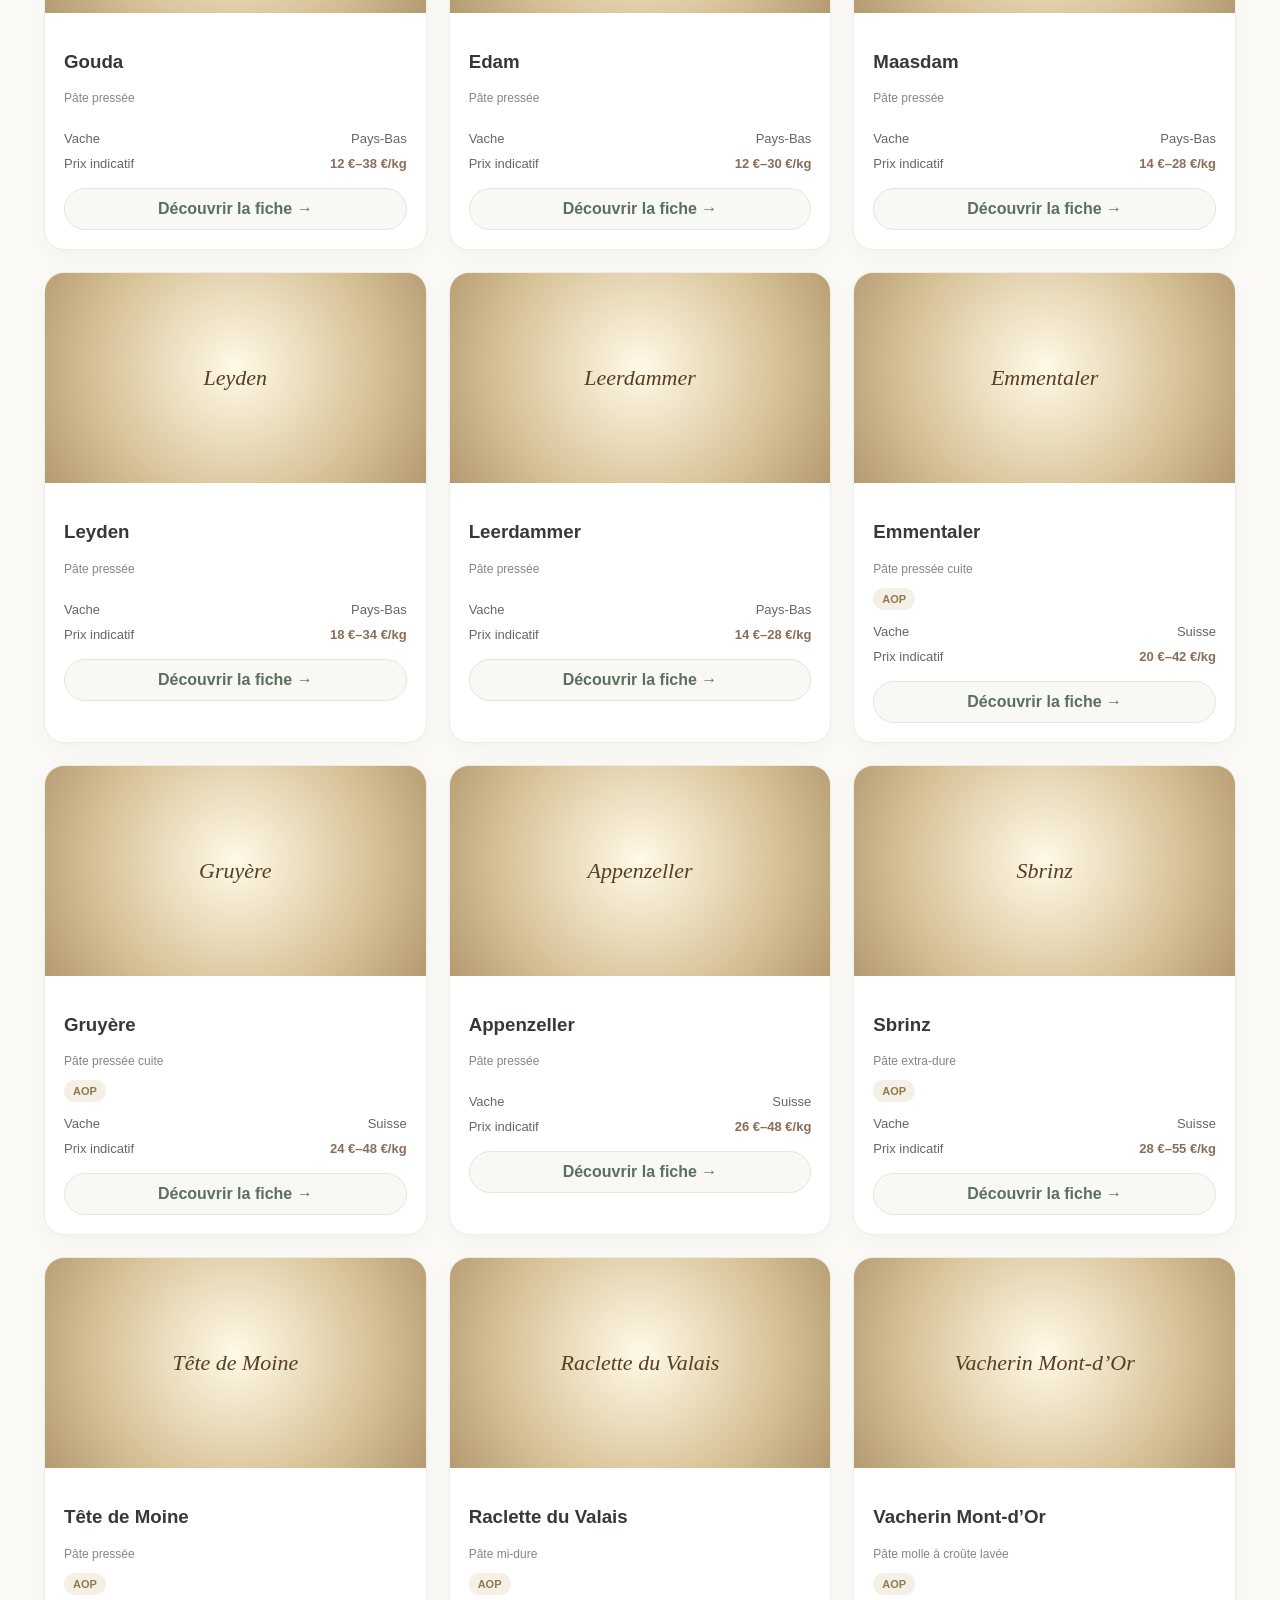
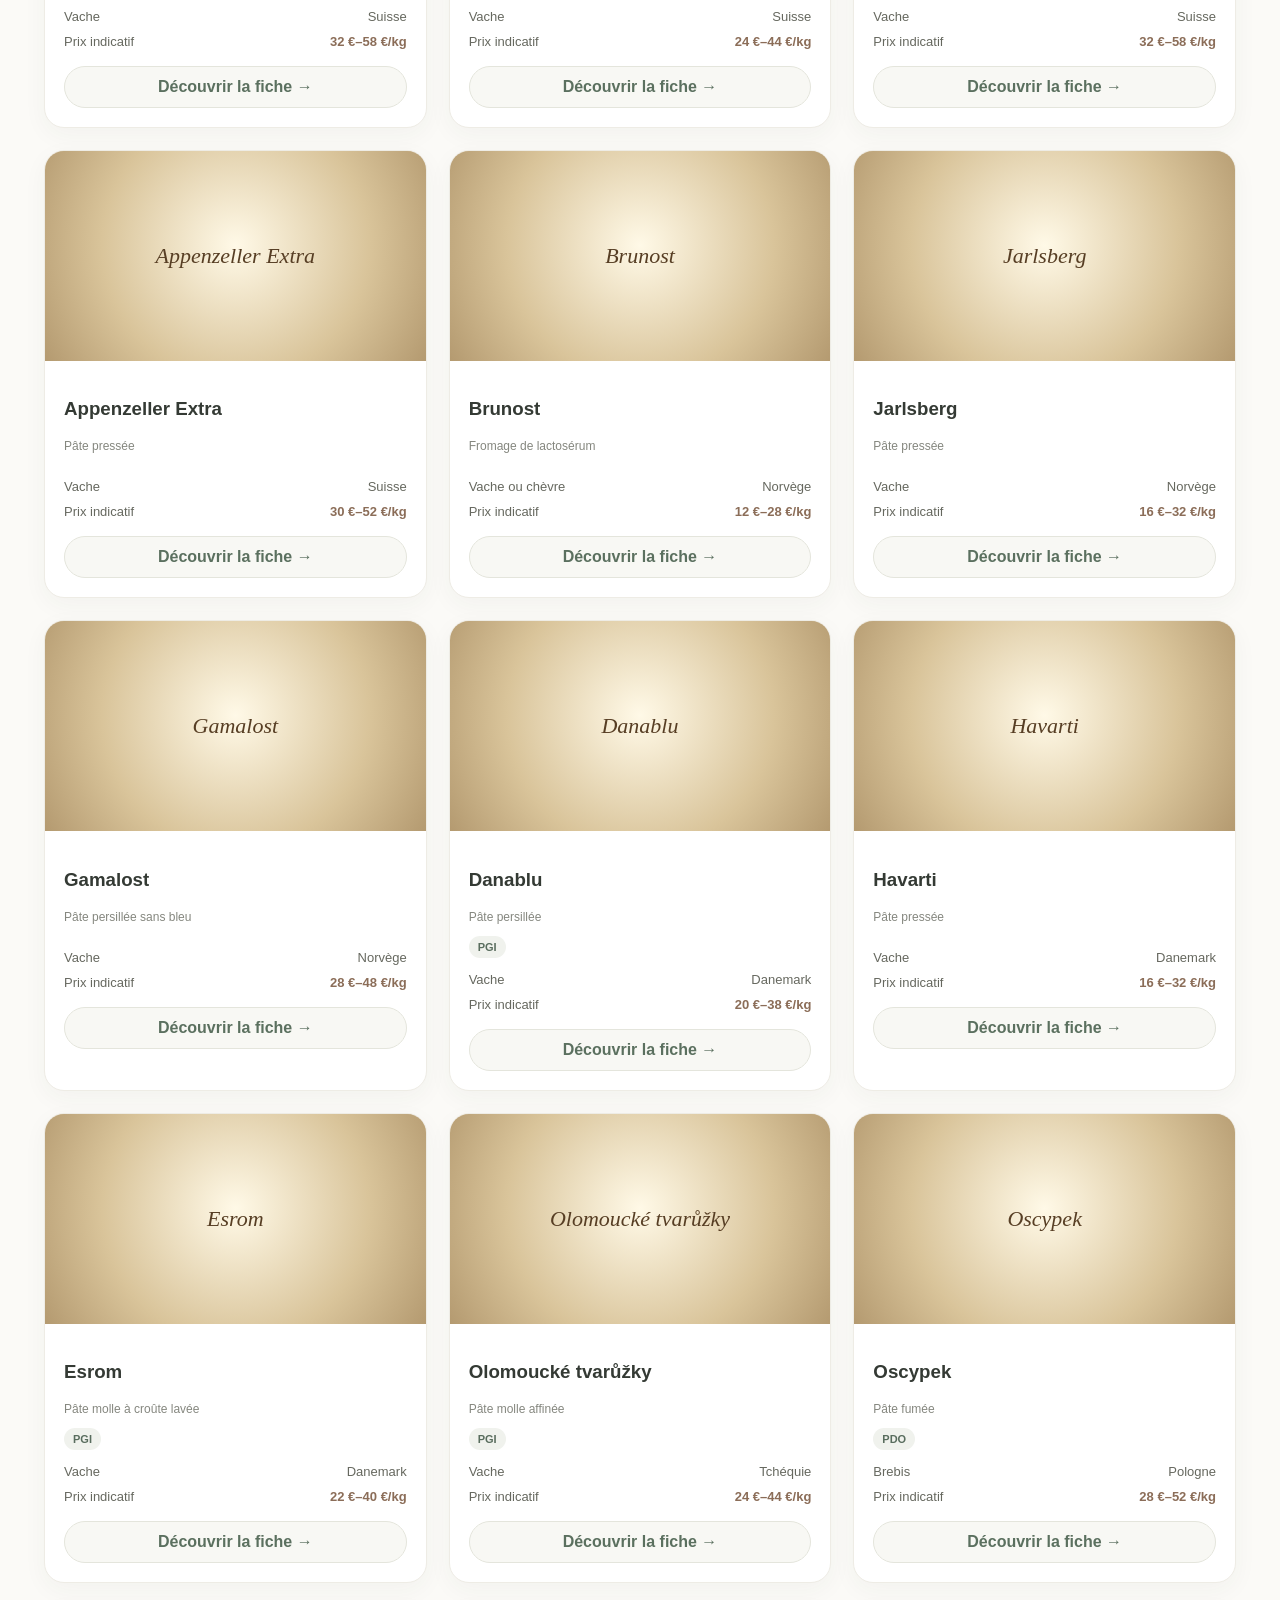
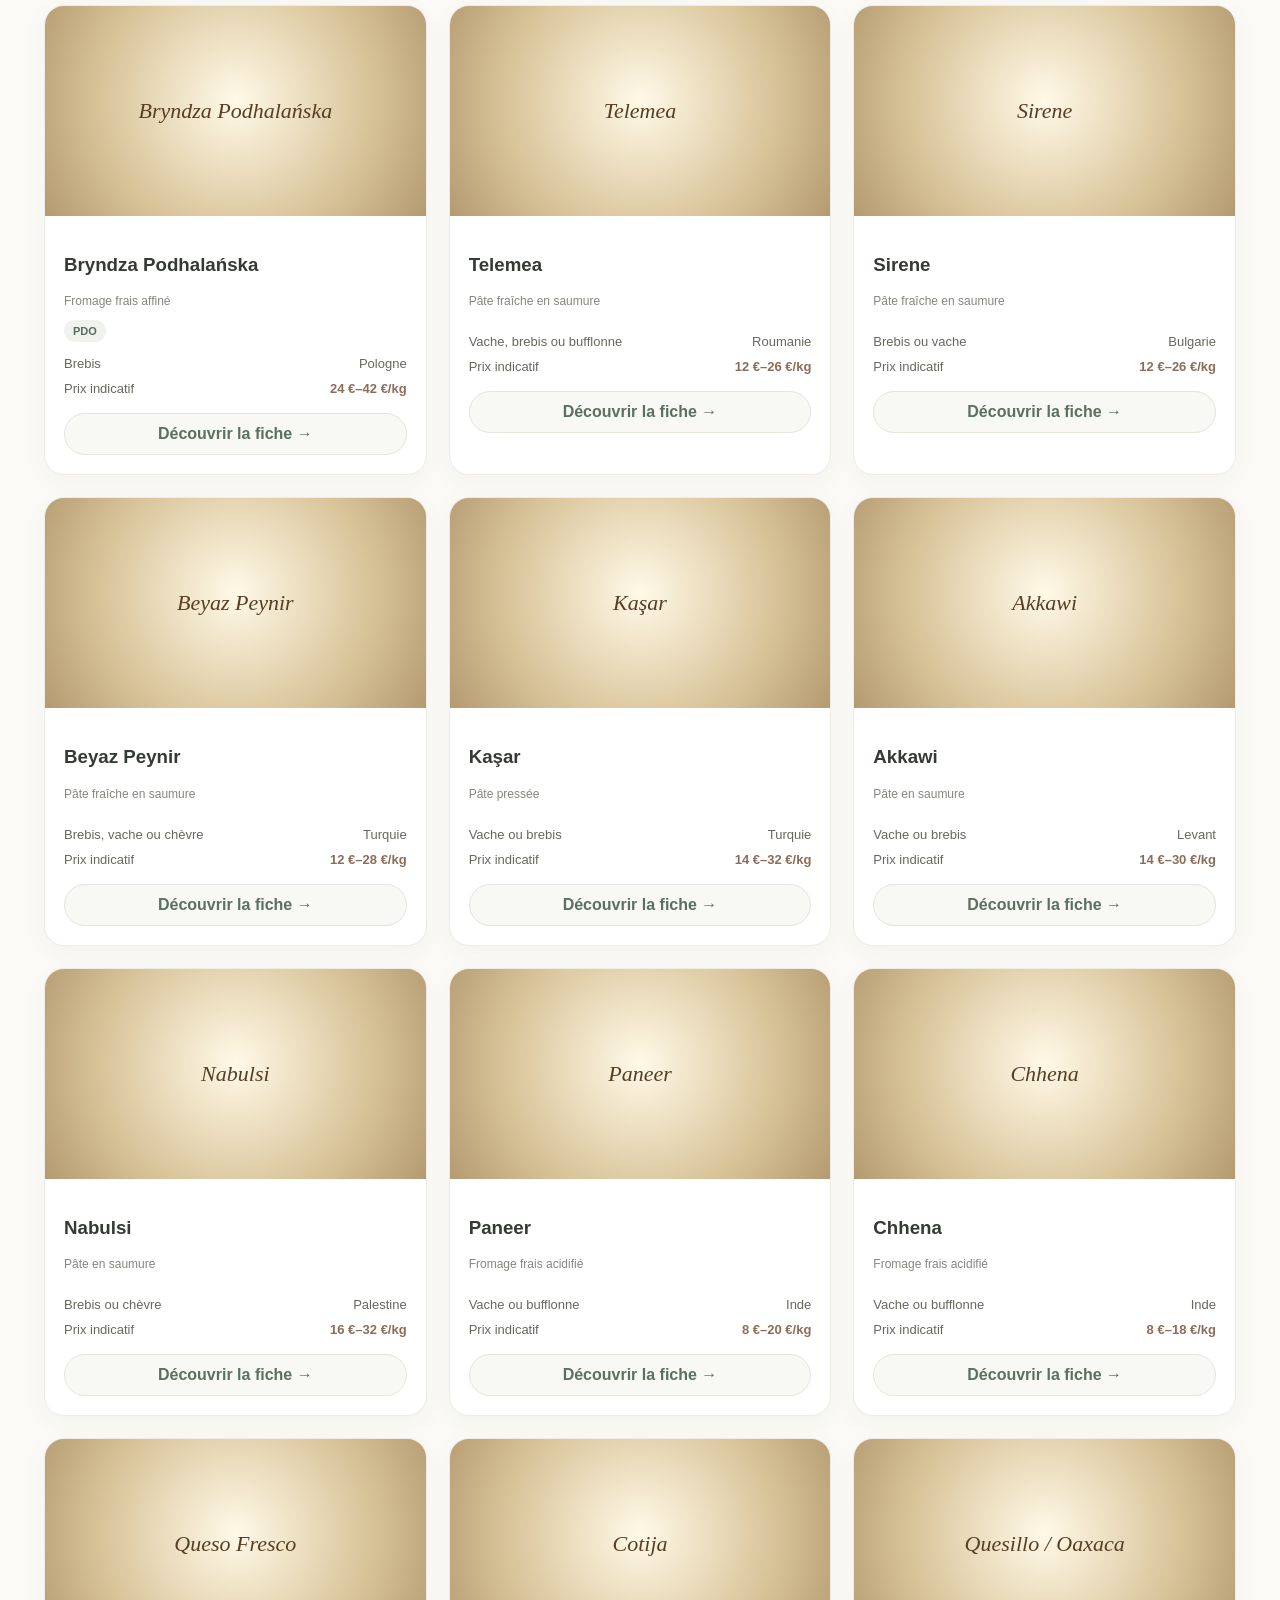
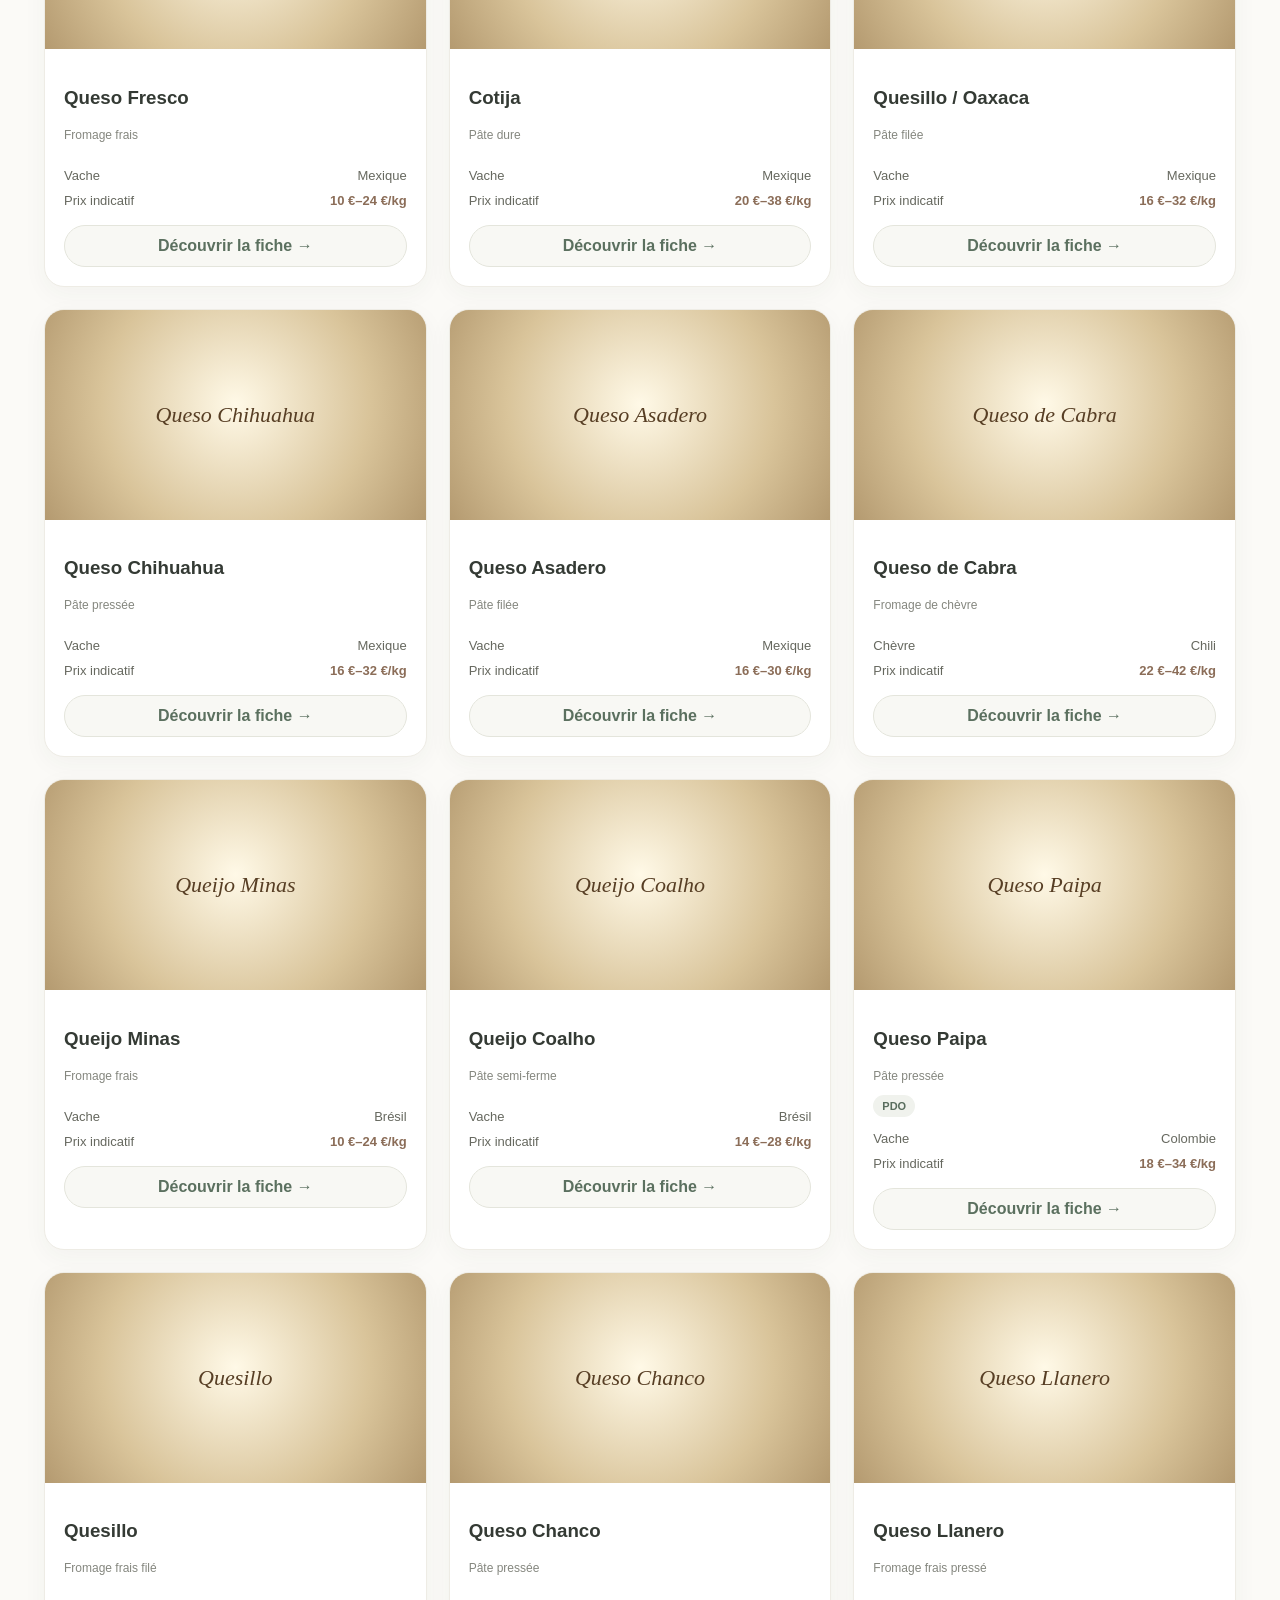
==== commit b0e01fe0: "Add quick cheese search to catalogue heading" ====
--- a/index.html
+++ b/index.html
@@ -43,6 +43,7 @@
 <h2>Le catalogue des fromages</h2>
 
 </div>
+<div class="quick-search"><span class="search-icon" aria-hidden="true">⌕</span><input id="search" type="search" aria-label="Rechercher un fromage" placeholder="Rechercher un fromage…"></div>
 
 </div>
 
@@ -54,7 +55,7 @@
 
 <div class="controls">
 <select id="country"><option value="all">Tous les pays</option></select>
-<input id="search" type="search" placeholder="Rechercher un fromage, une région, un label…">
+
 
 <select id="family">
 <option value="all">Toutes les familles</option>
@@ -114,7 +115,7 @@
 </div>
 
 <script src="data.js"></script>
-<script src="app.js?v=photos-20261122-3"></script>
+<script src="app.js?v=cheese-only-20261122-1"></script>
 
 </body>
 </html>
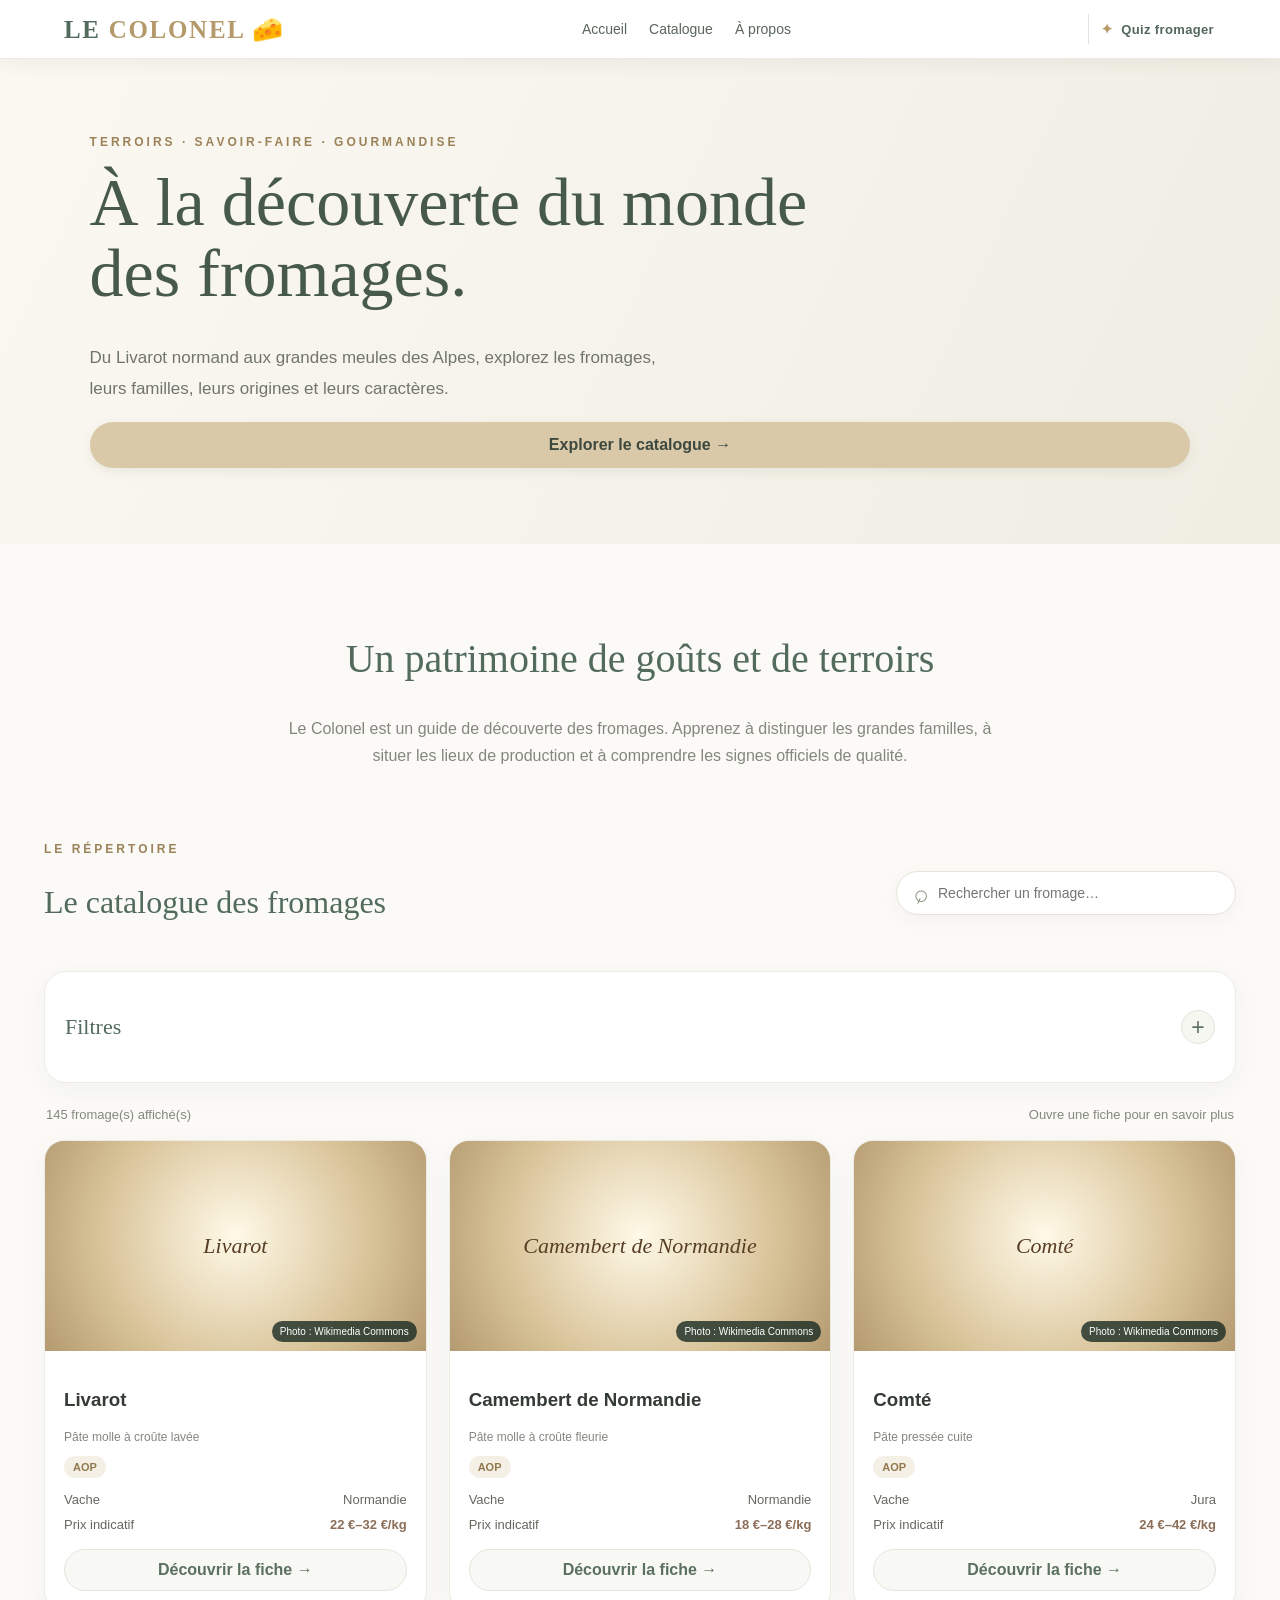
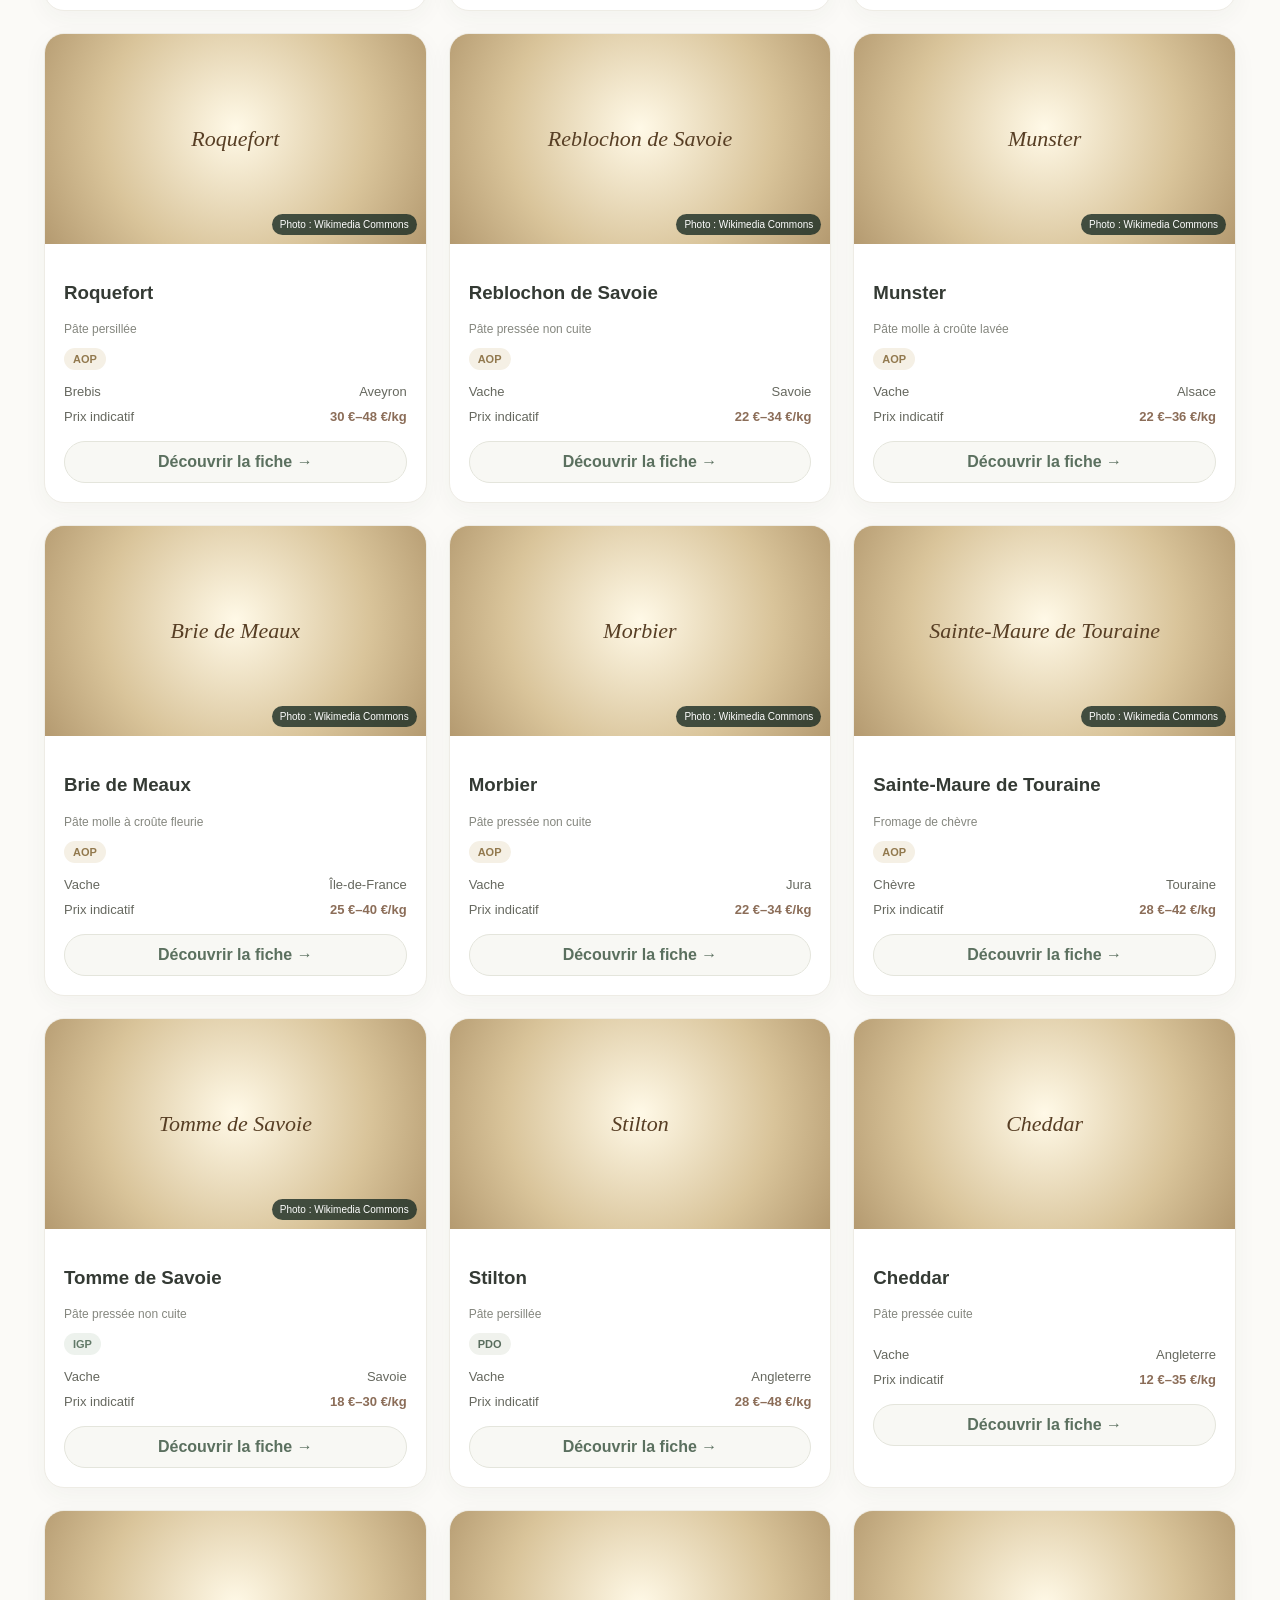
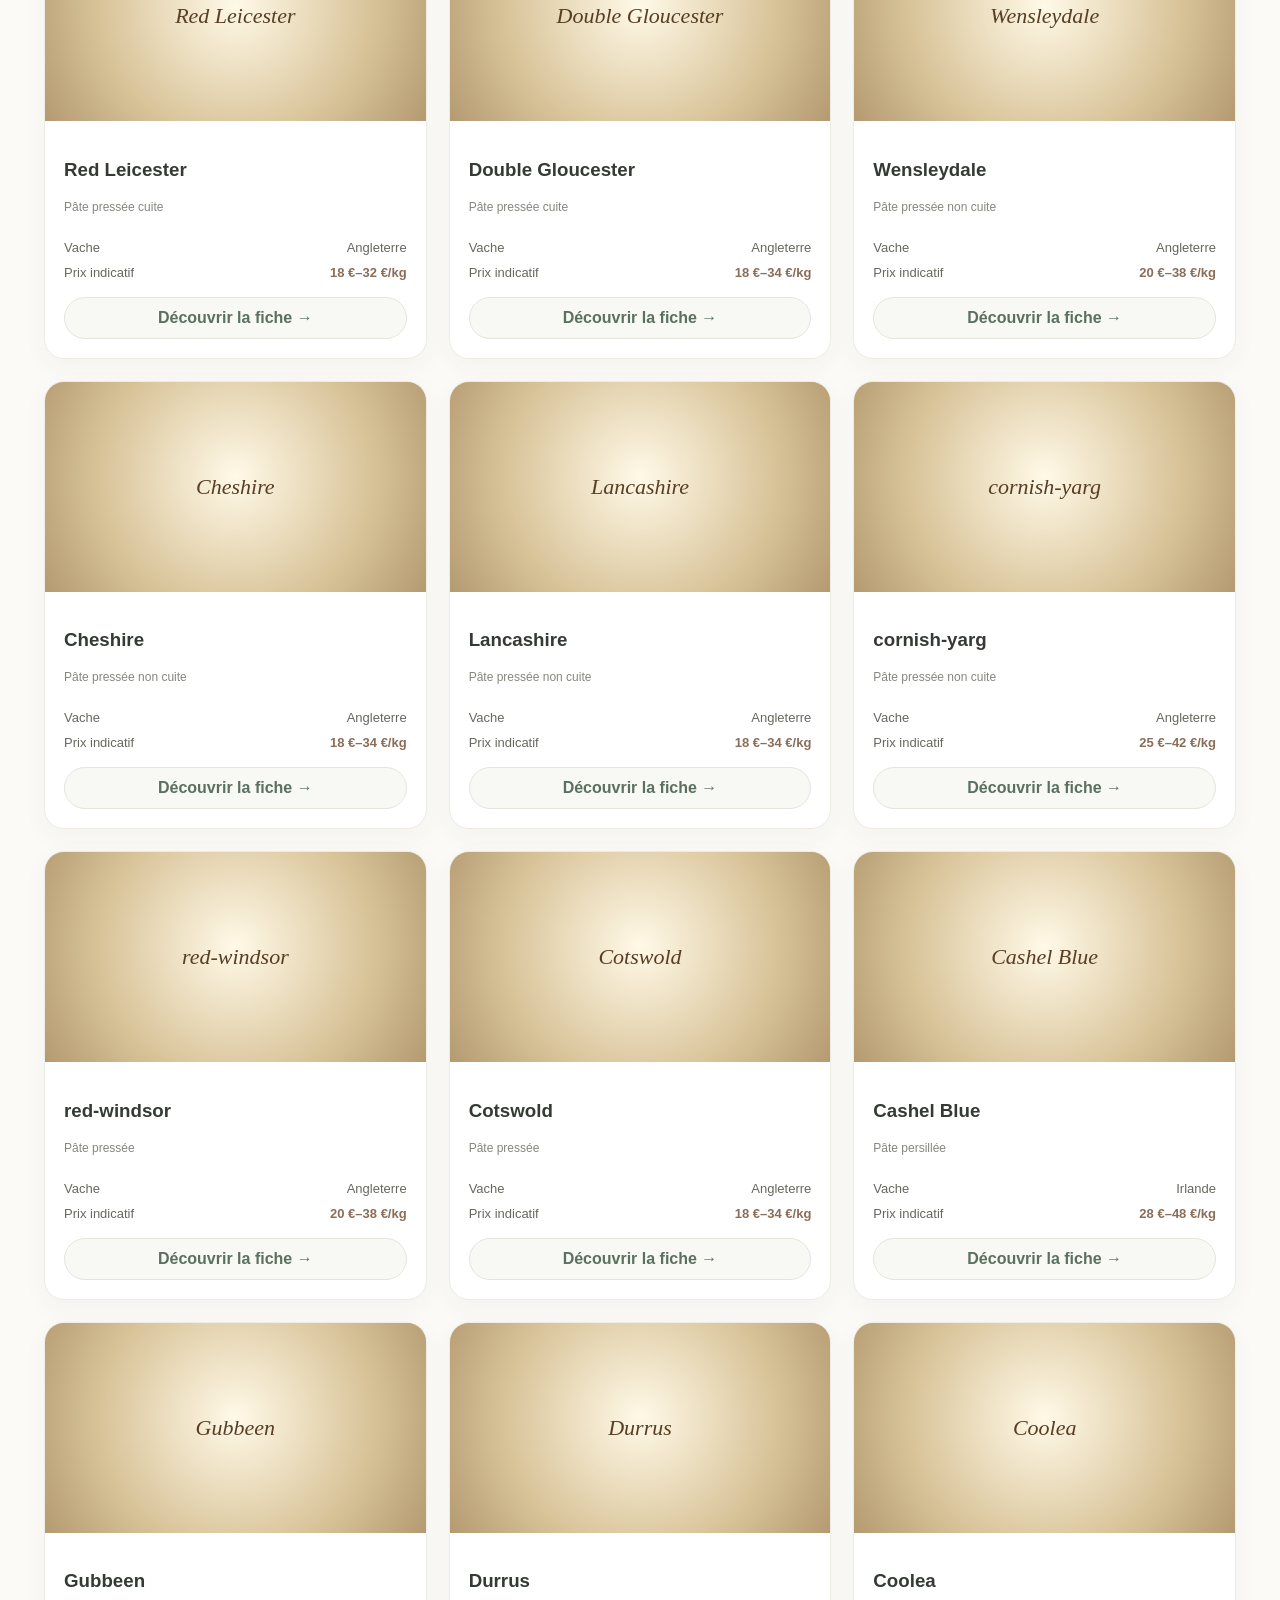
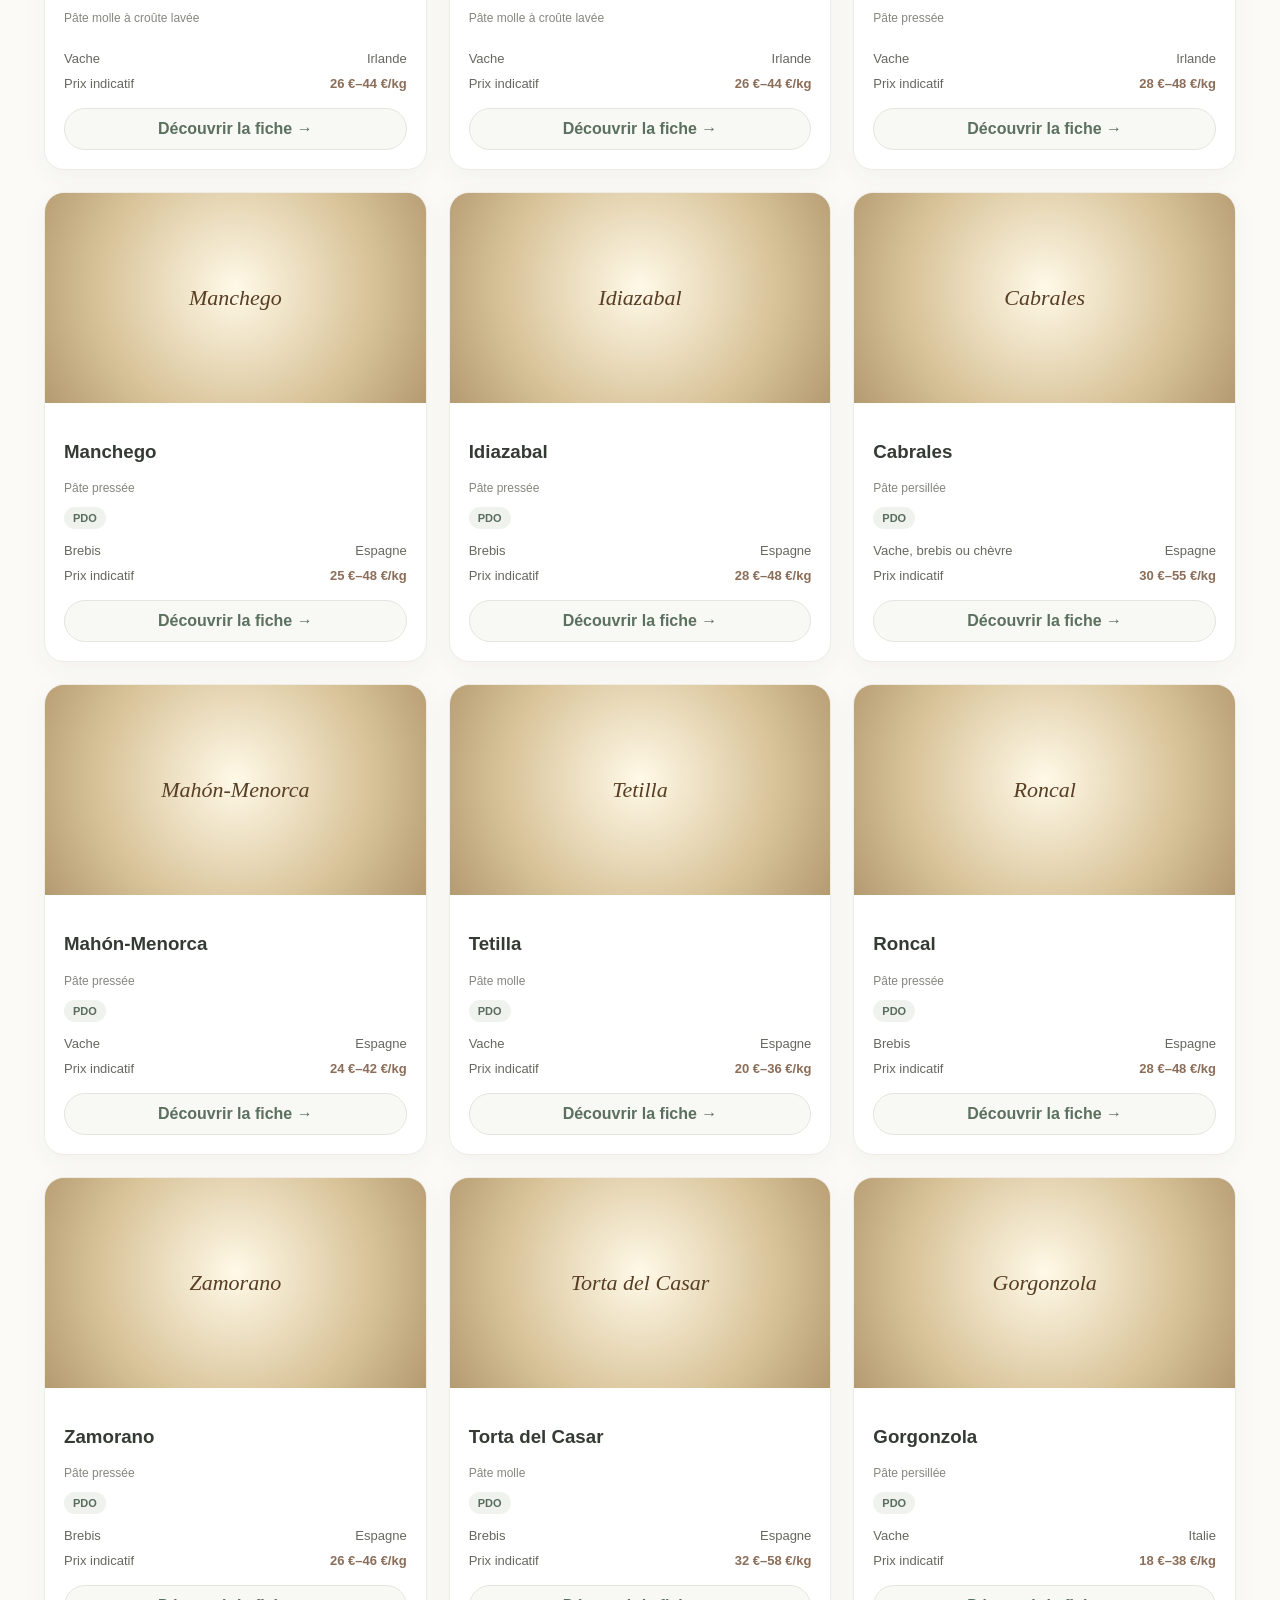
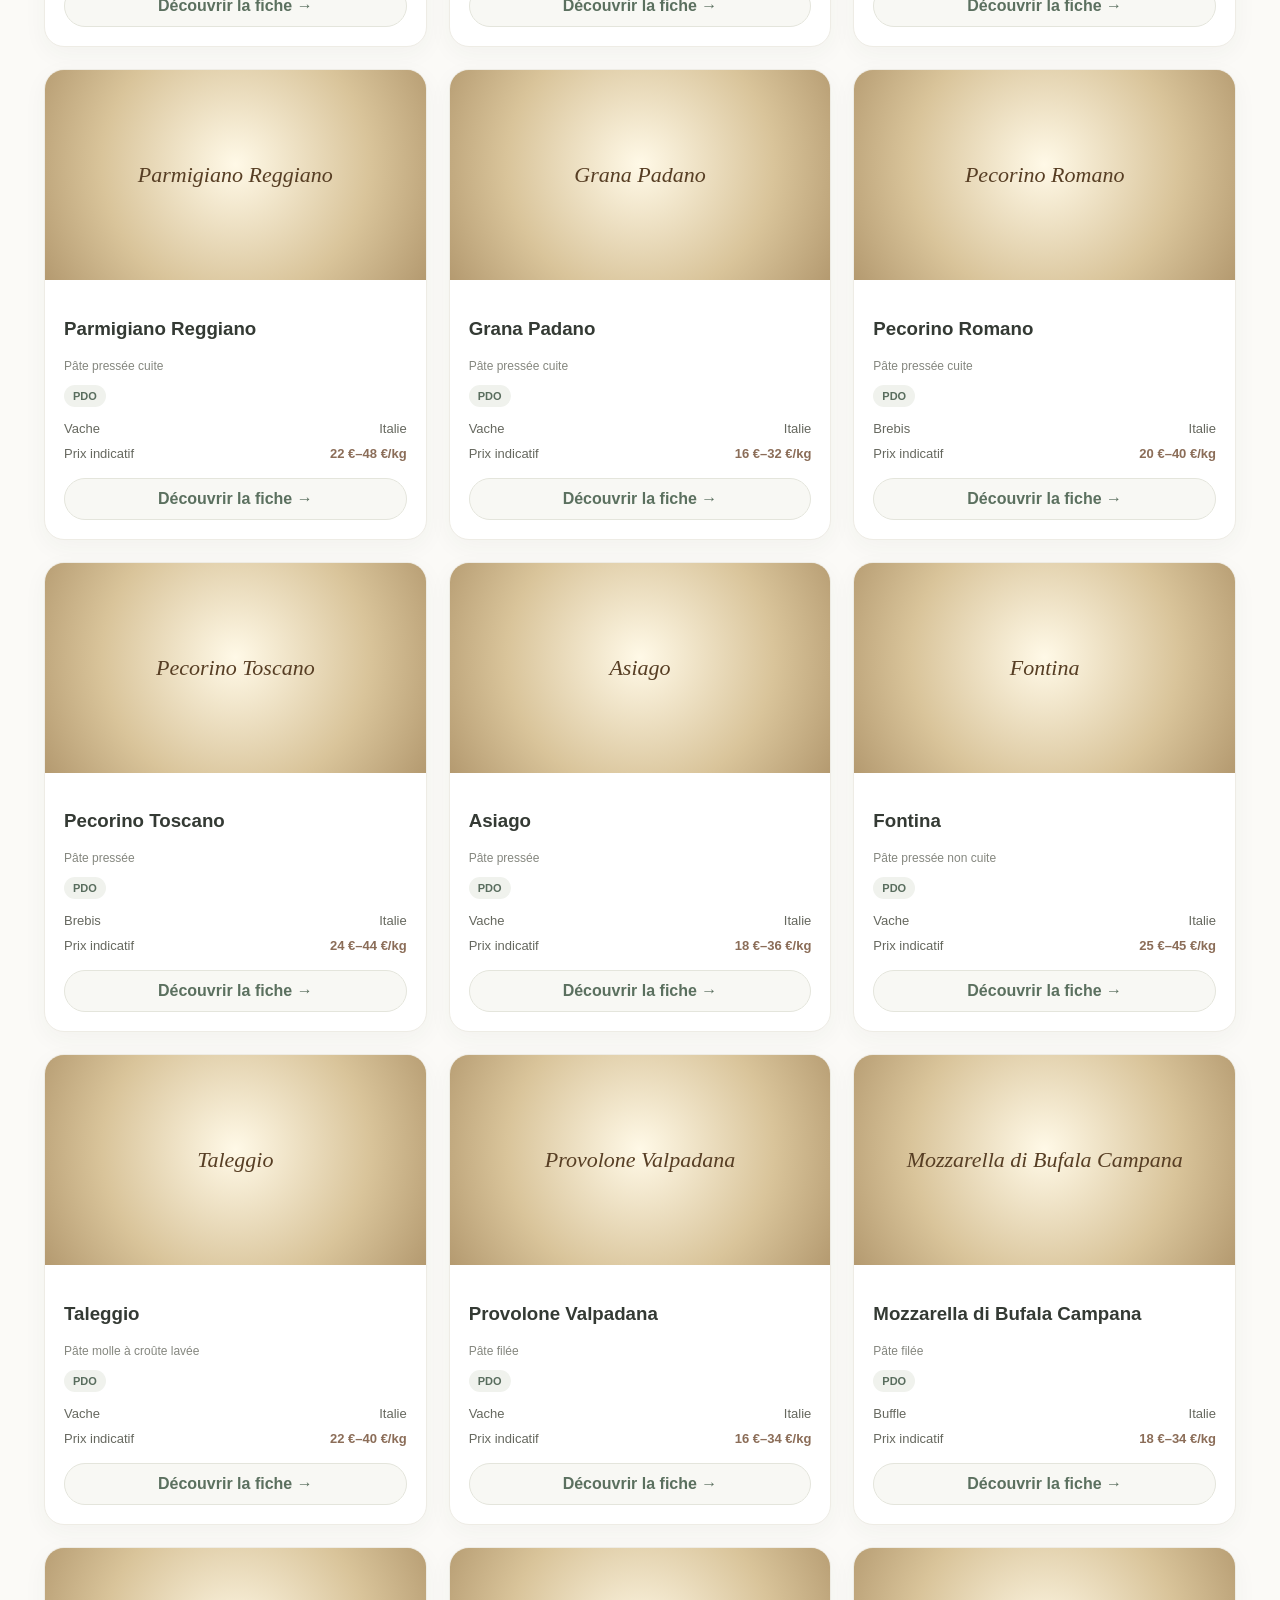
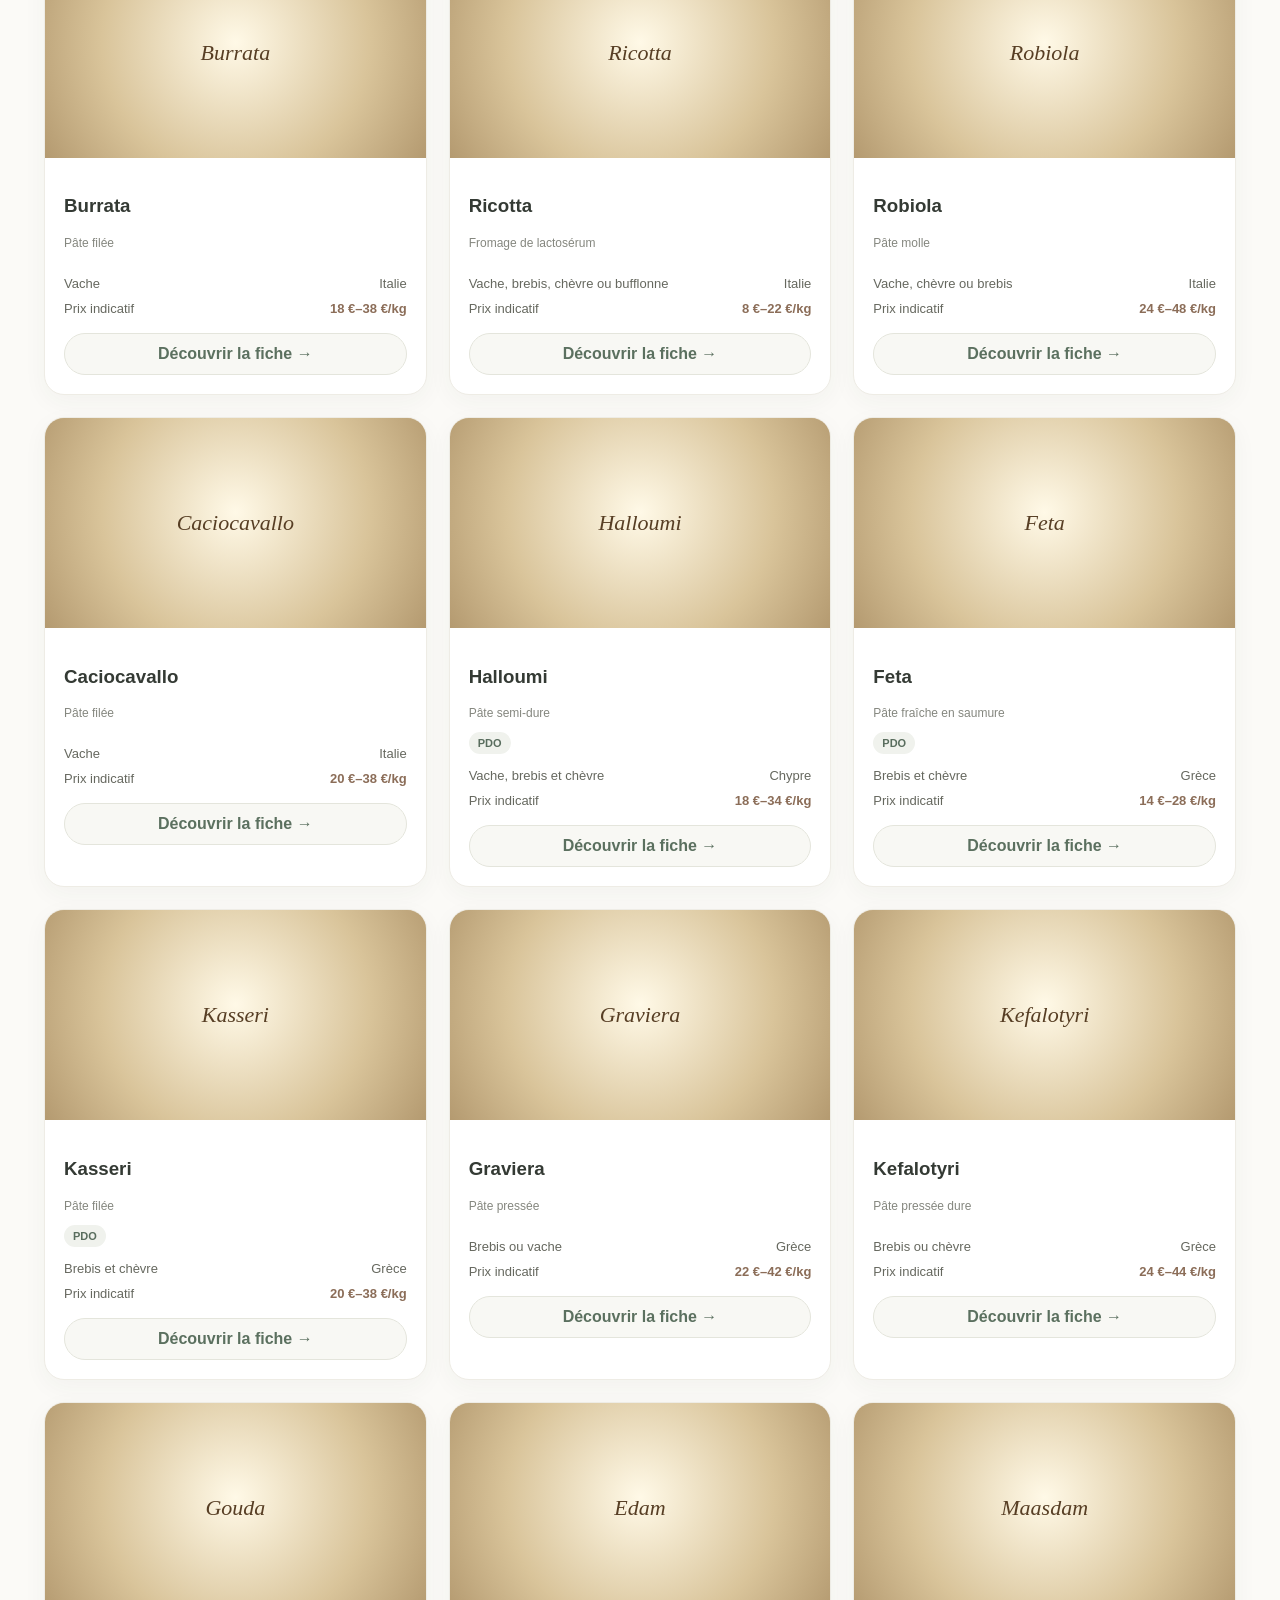
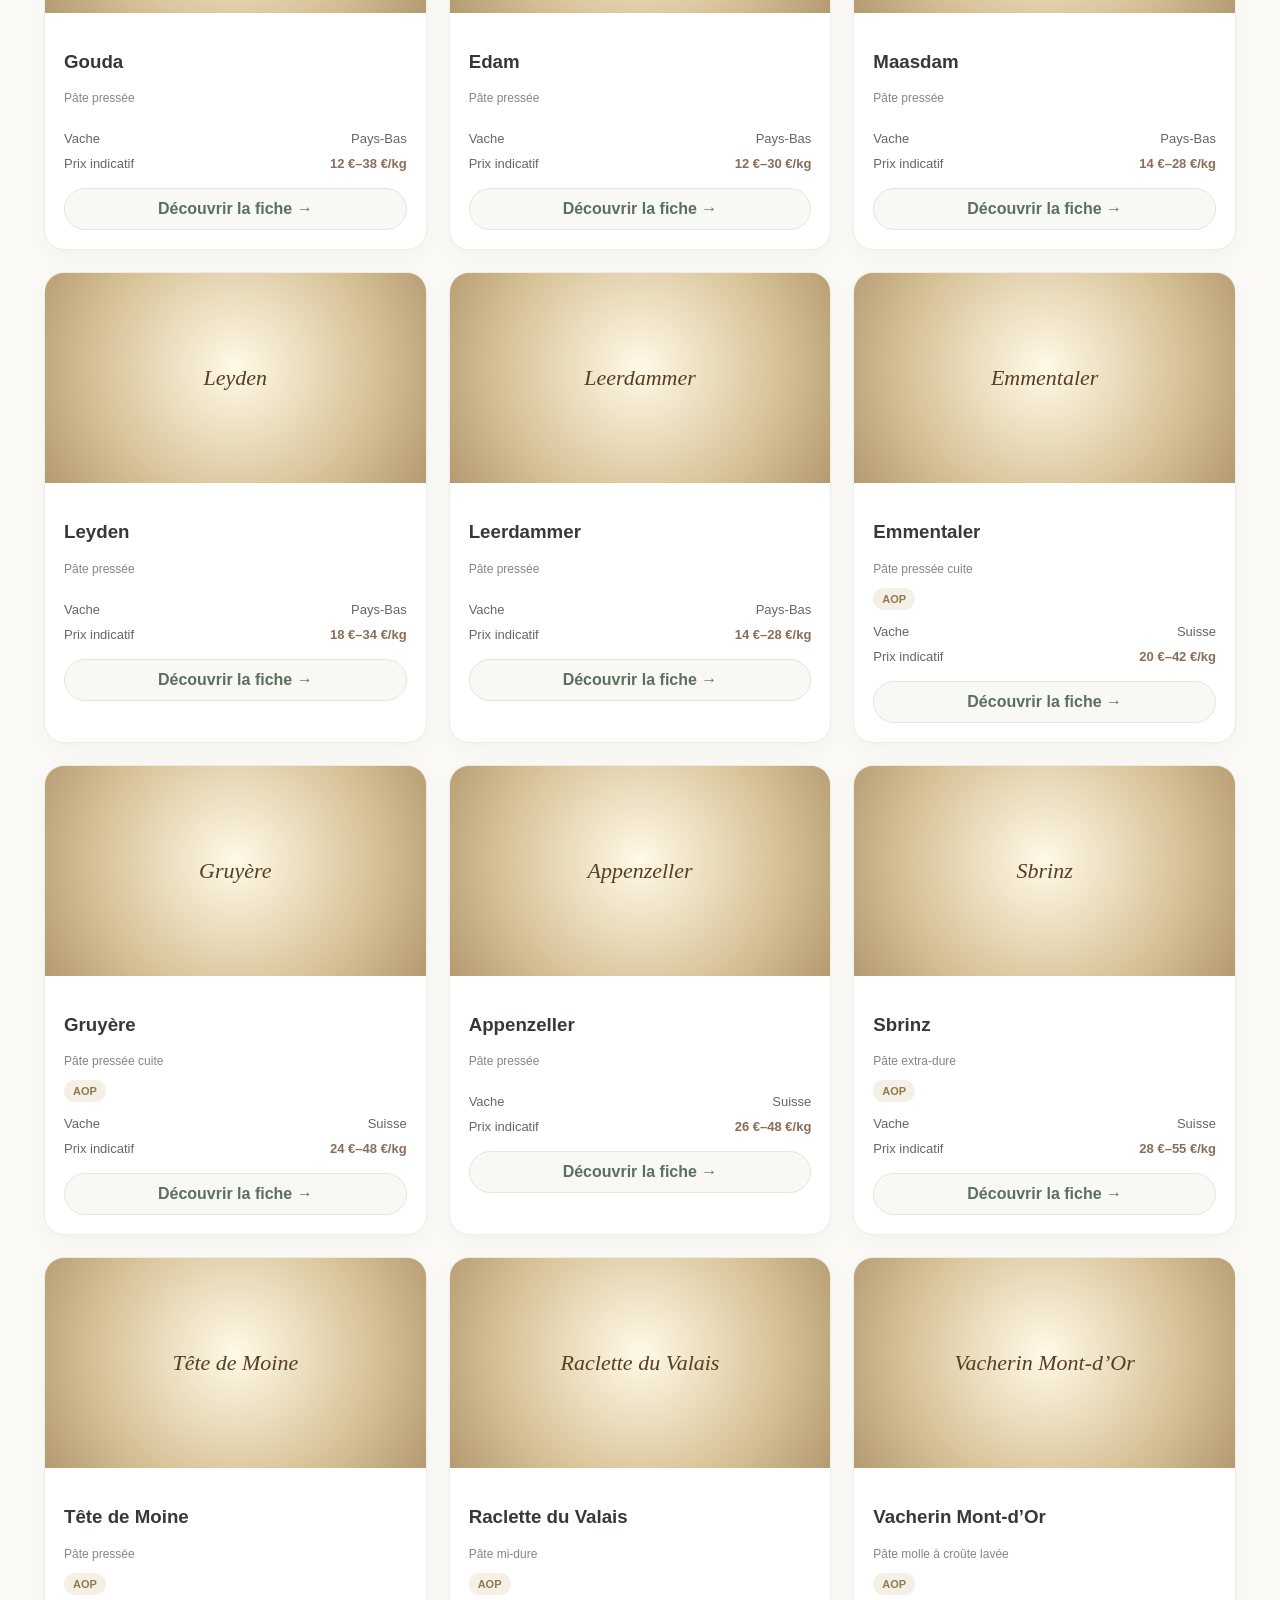
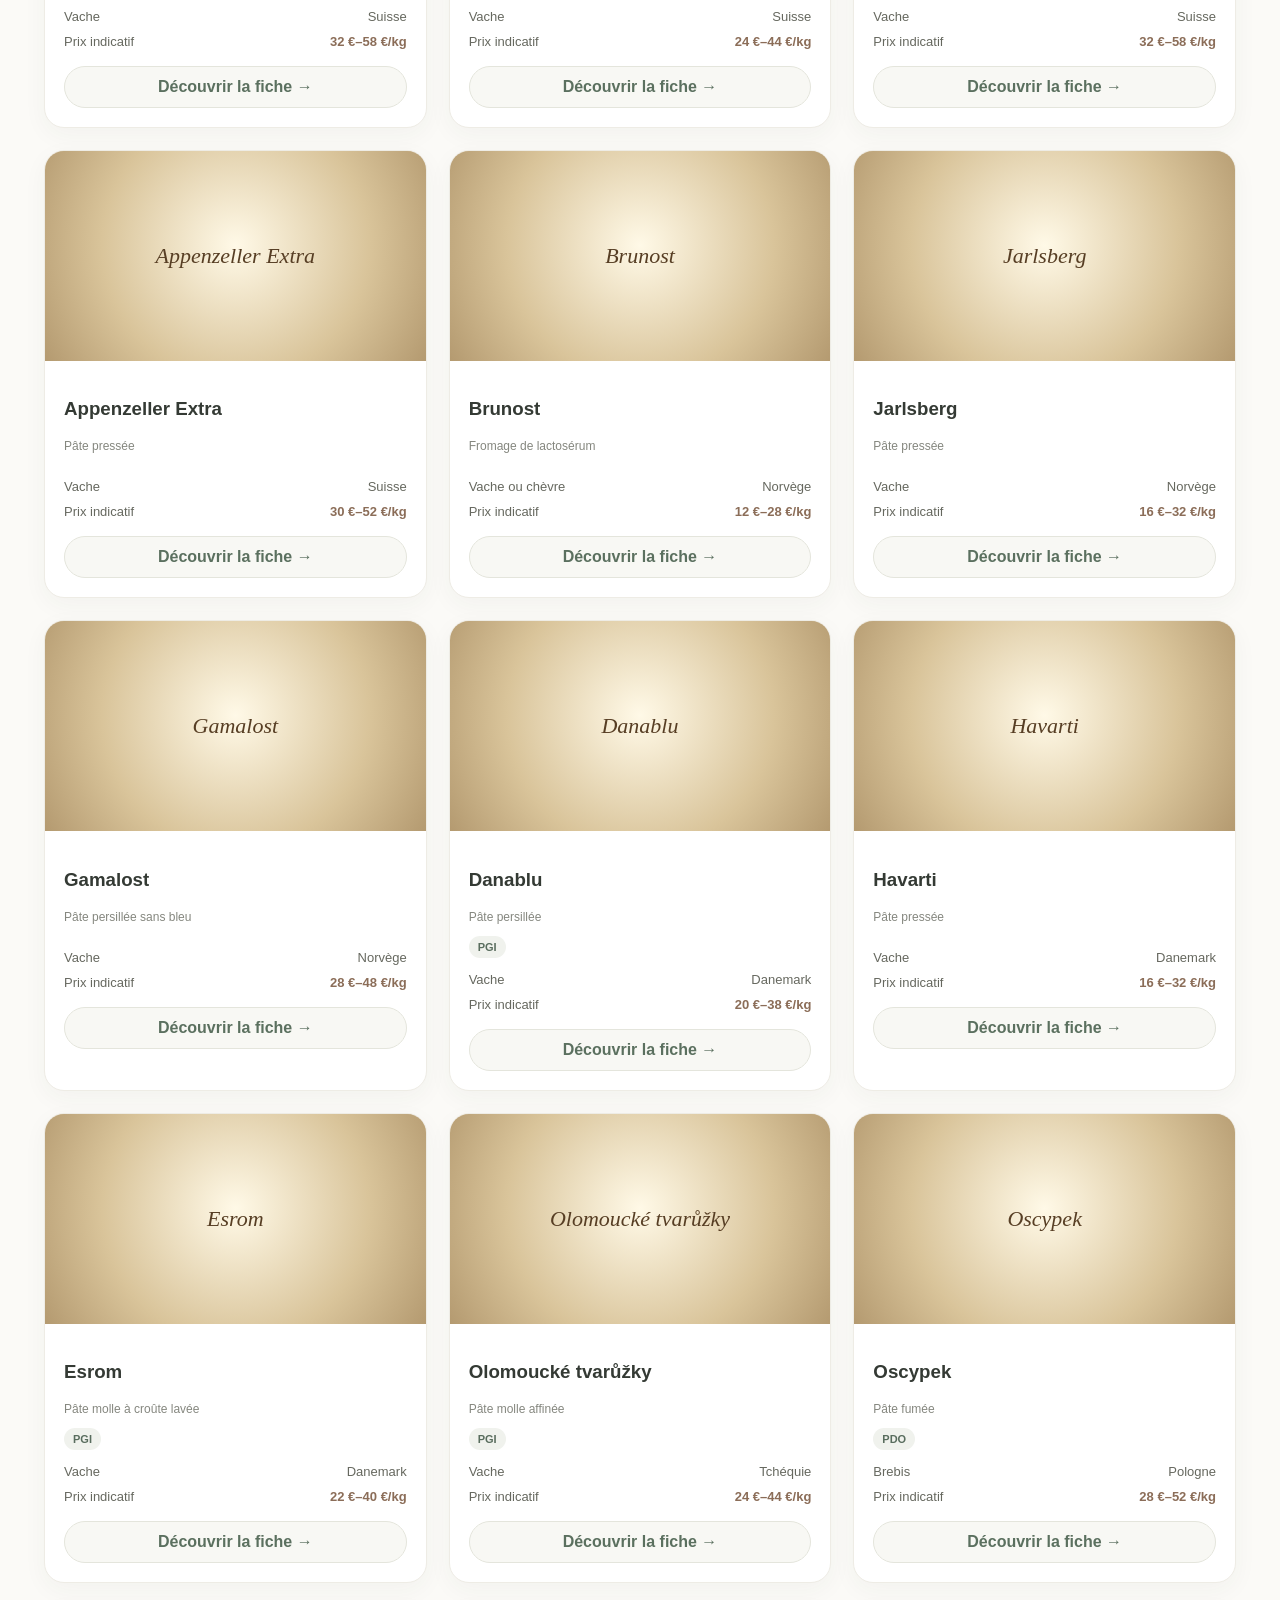
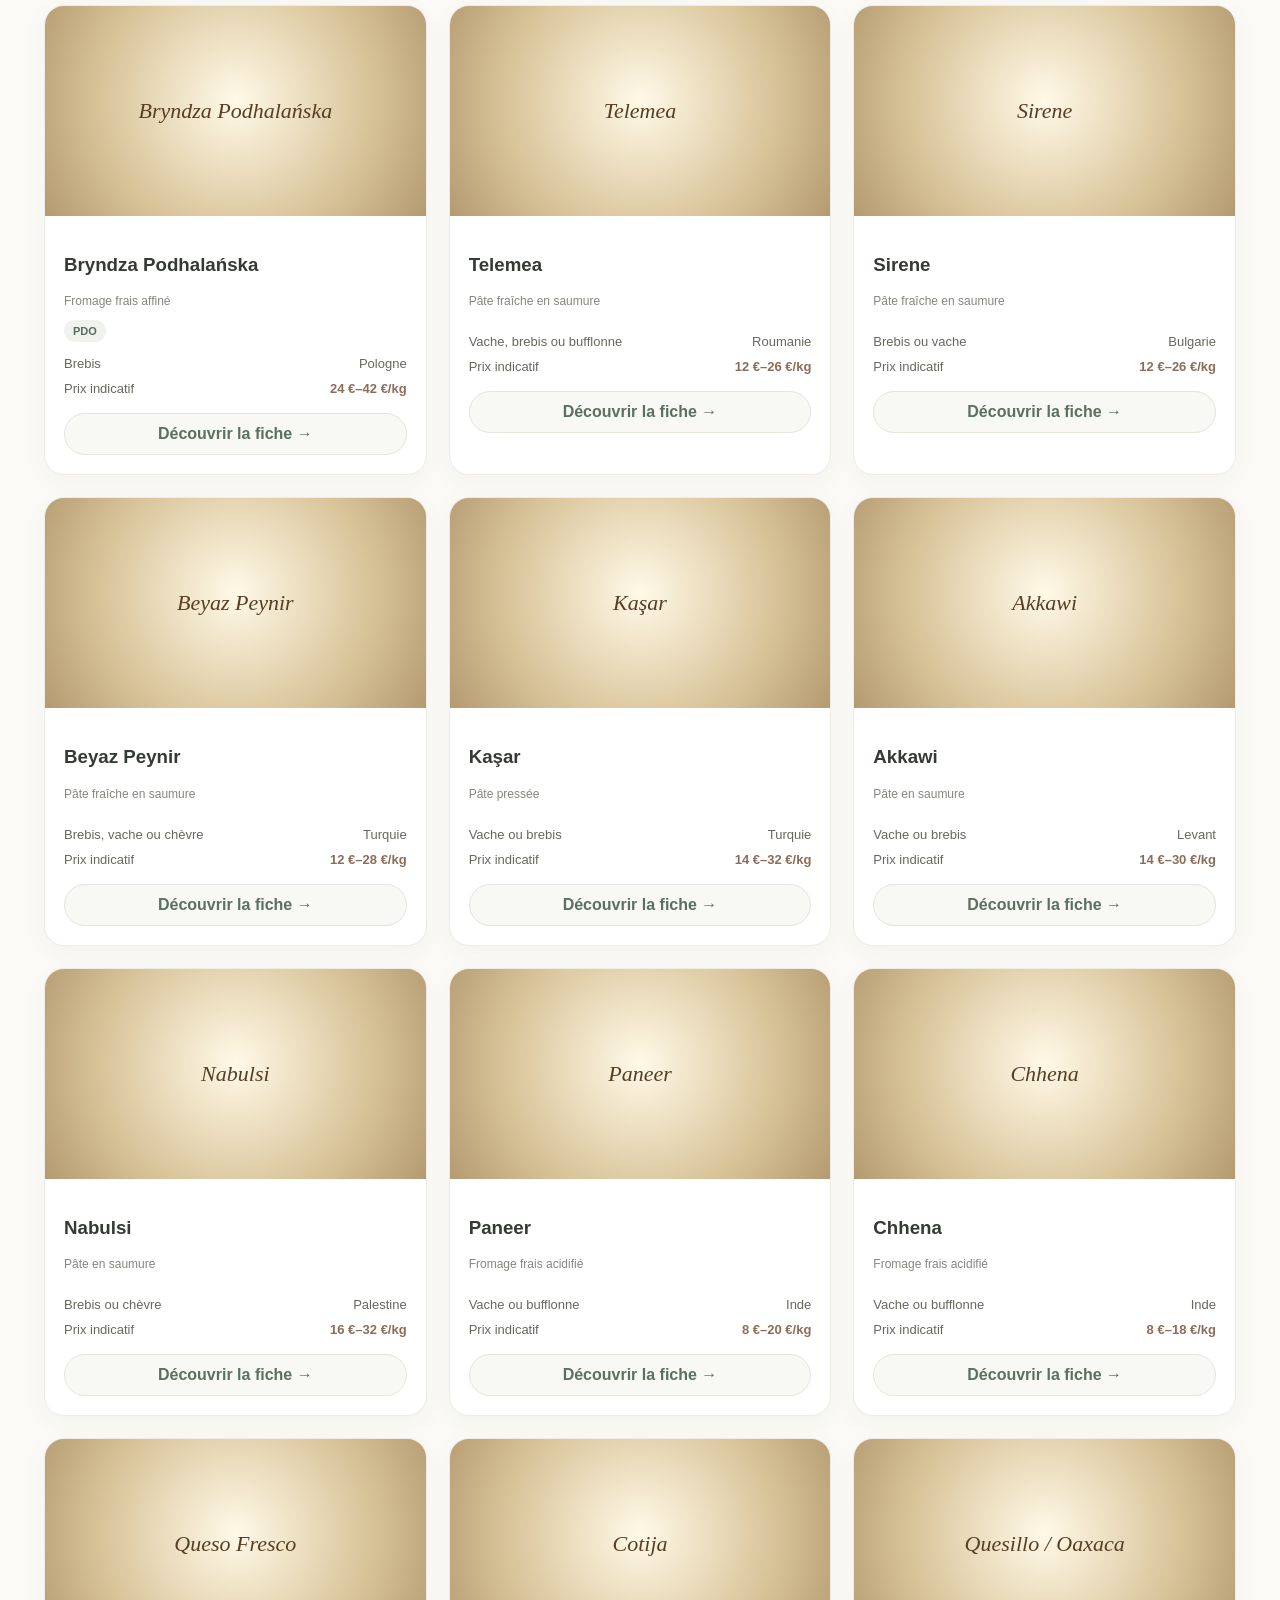
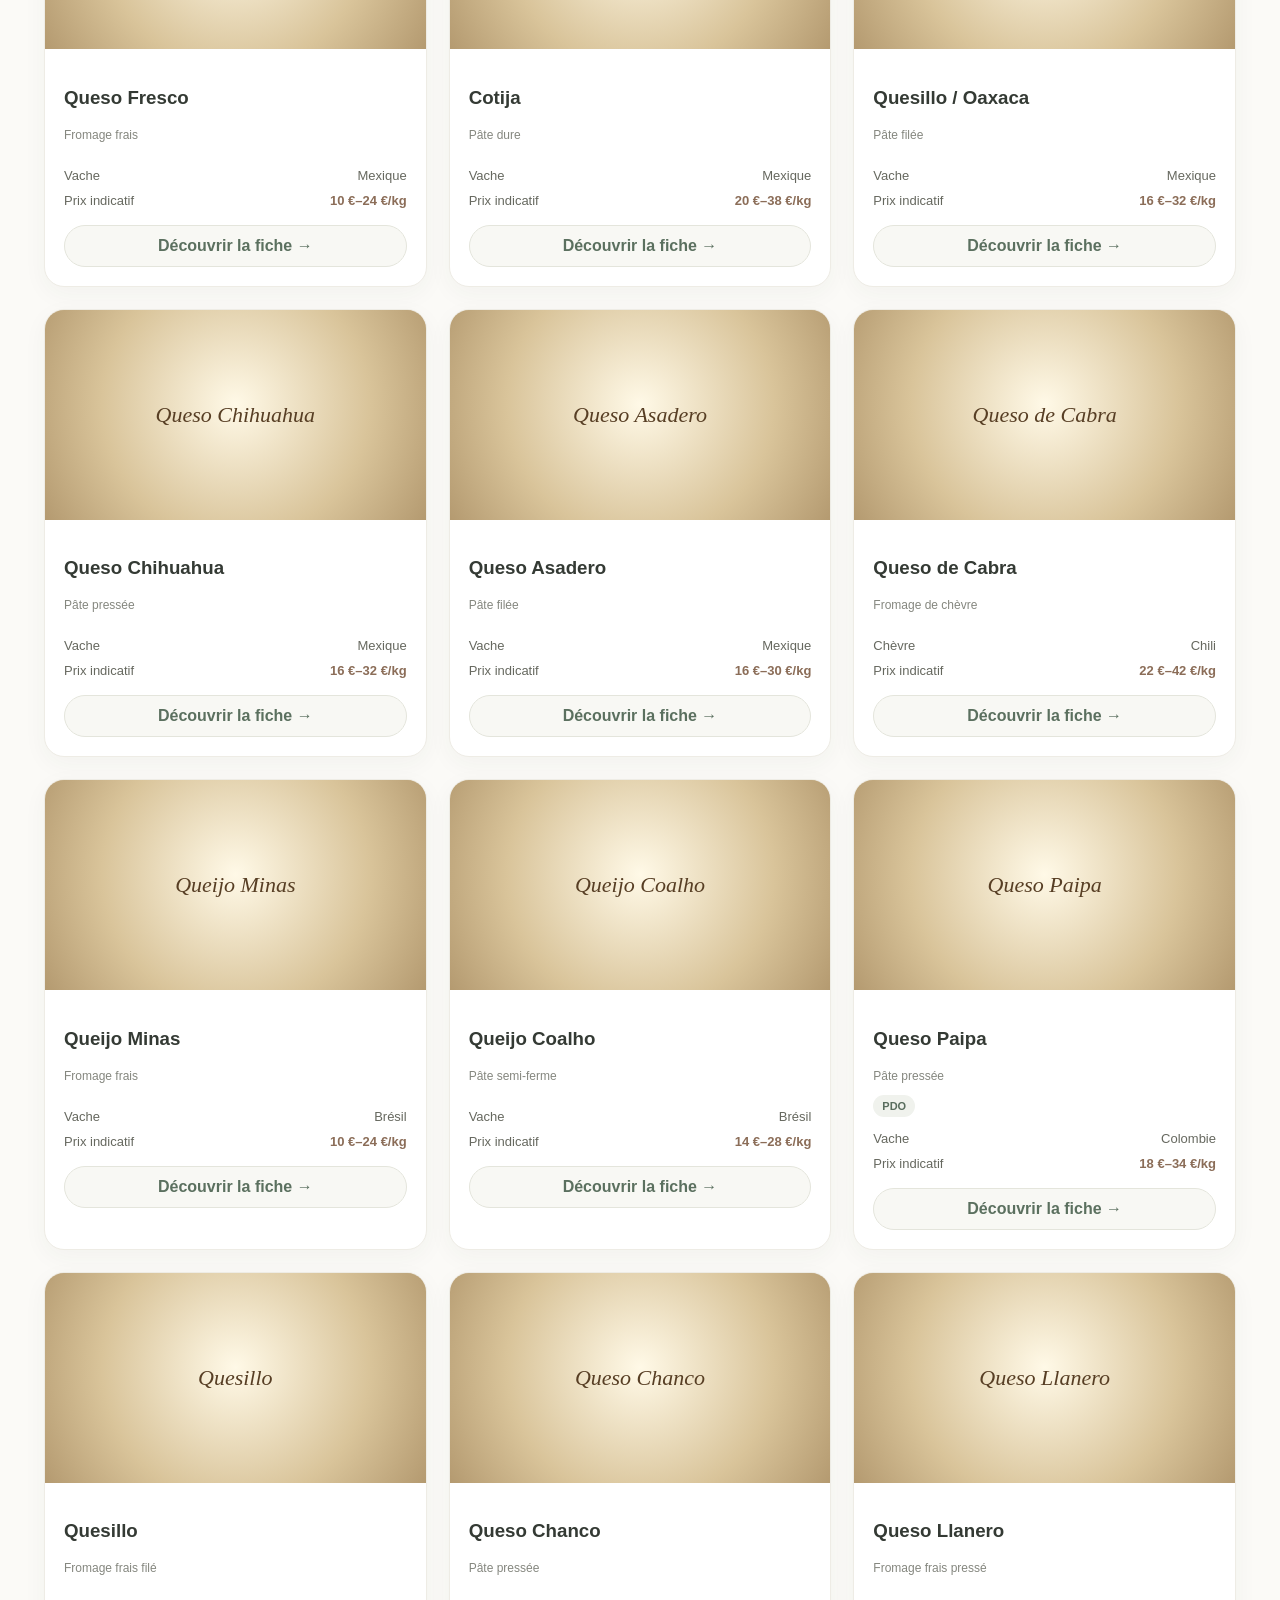
==== commit c623ee98: "Refresh homepage cover styling" ====
--- a/index.html
+++ b/index.html
@@ -7,7 +7,7 @@
 <meta name="theme-color" content="#172a23">
 <title>Le Colonel — L'univers des fromages</title>
 <meta name="description" content="Découvrez les fromages, leurs familles, leurs terroirs et leurs appellations.">
-<link rel="stylesheet" href="styles.css?v=light-premium-20261122-1">
+<link rel="stylesheet" href="styles.css?v=homepage-photo-centered-20261122-1">
 </head>
 <body>
 
--- a/styles.css
+++ b/styles.css
@@ -618,3 +618,44 @@
  nav.open {background:#fff;border-bottom:1px solid #eeece5}
  .menu-btn {background:#fff}
 }
+
+
+/* Recherche rapide du catalogue */
+.catalogue-heading {align-items:center}
+.quick-search {
+  display:flex;
+  align-items:center;
+  gap:10px;
+  width:min(340px, 42%);
+  min-width:220px;
+  padding:0 16px;
+  border:1px solid #e7e3d9;
+  border-radius:999px;
+  background:#fff;
+  box-shadow:0 5px 18px rgba(60,65,55,.045);
+}
+.quick-search .search-icon {
+  color:#8a987f;
+  font-size:25px;
+  line-height:1;
+  transform:rotate(-20deg);
+}
+.quick-search input {
+  width:100%;
+  min-width:0;
+  padding:13px 0;
+  border:0;
+  outline:0;
+  background:transparent;
+  color:#343a34;
+  font:14px Arial,sans-serif;
+}
+.quick-search input:focus-visible {outline:0}
+.quick-search:focus-within {
+  border-color:#a9b5a4;
+  box-shadow:0 0 0 3px rgba(130,151,126,.12);
+}
+@media(max-width:620px) {
+  .catalogue-heading {display:flex;flex-direction:column;align-items:stretch;gap:14px}
+  .quick-search {width:100%;min-width:0;box-sizing:border-box}
+}
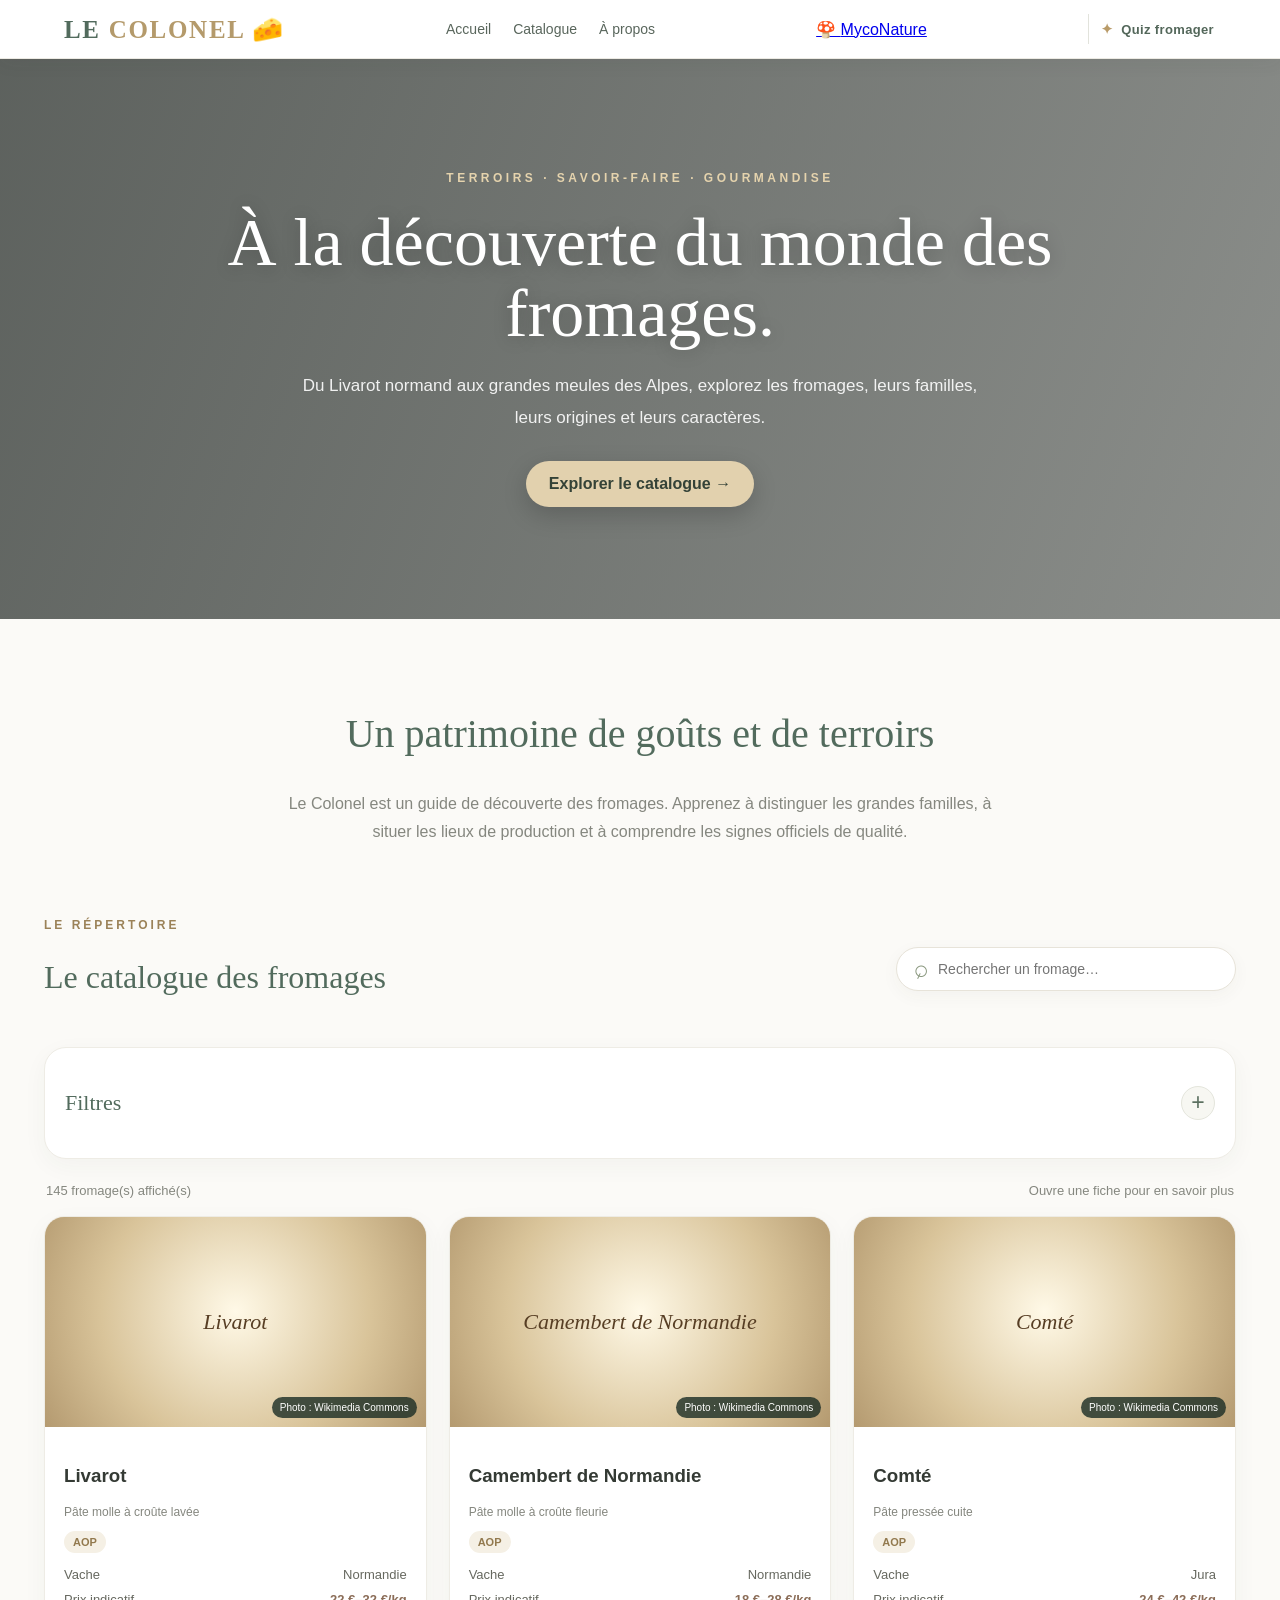
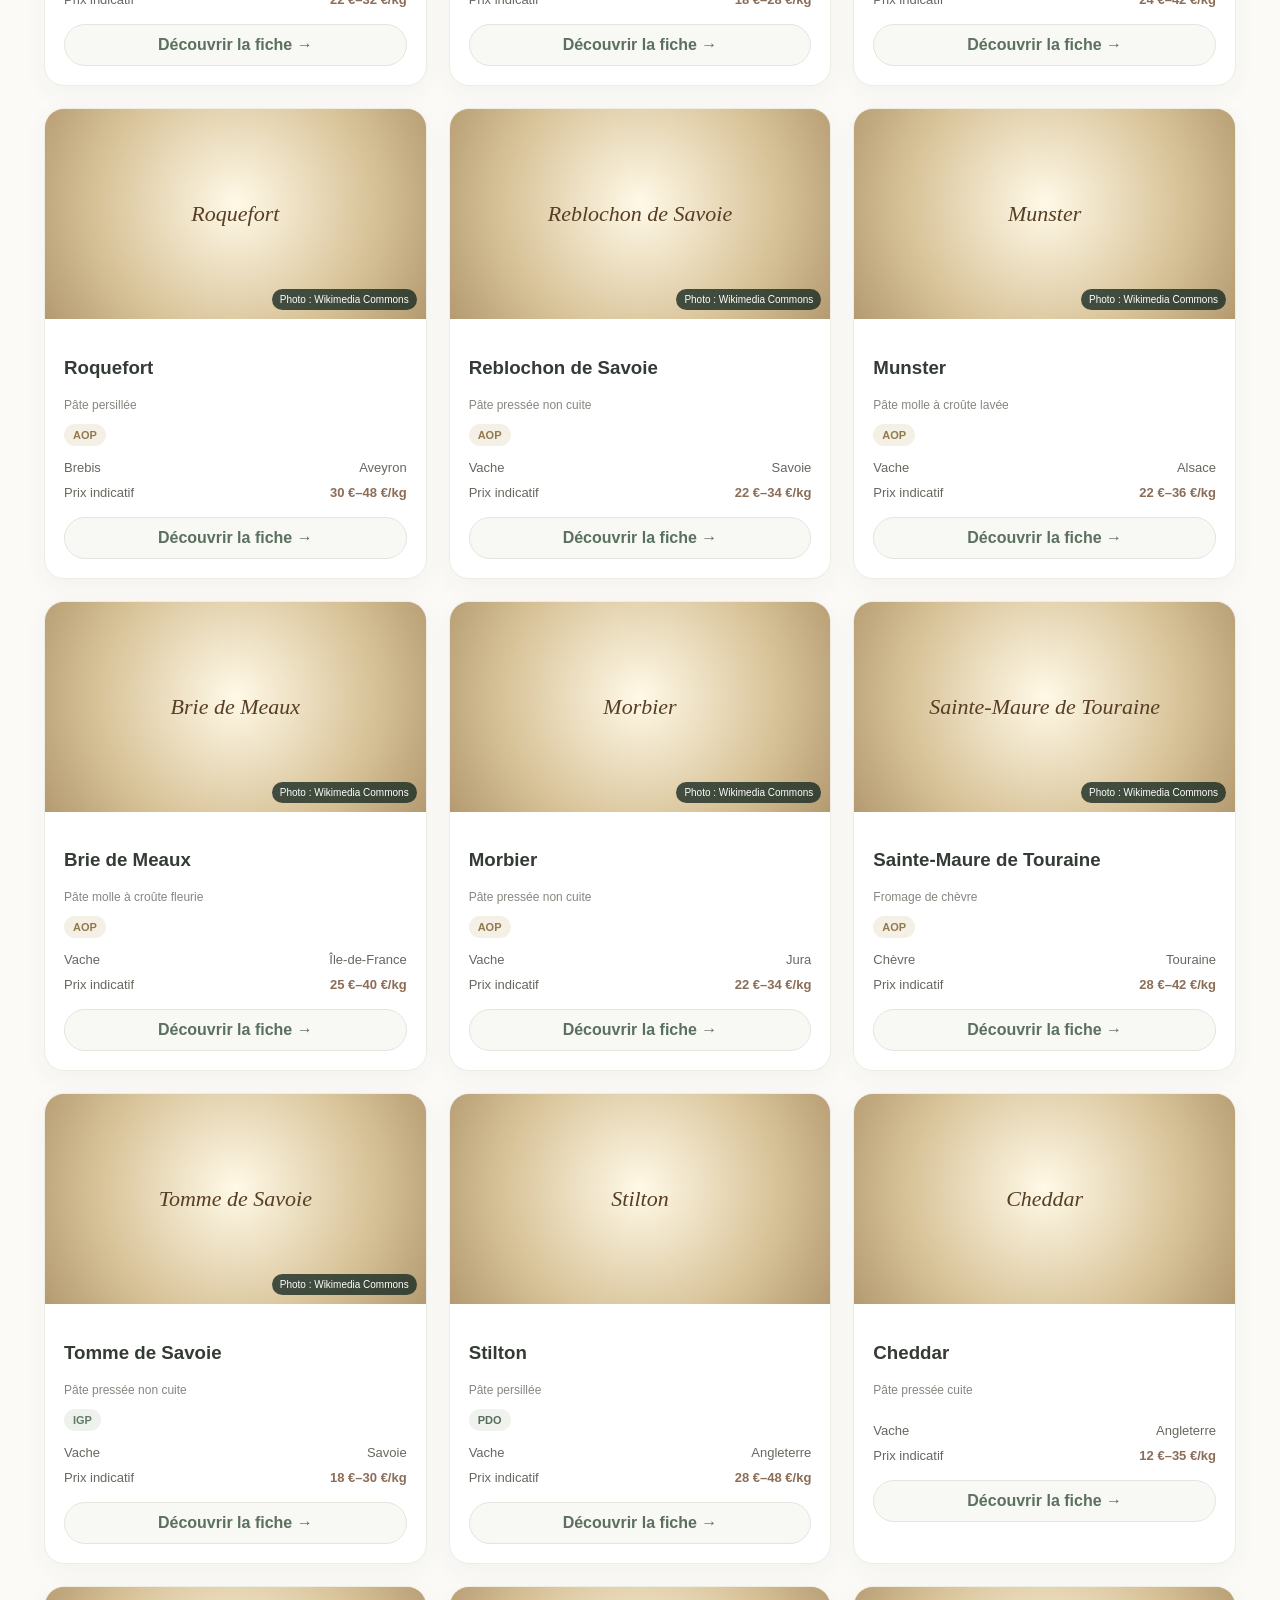
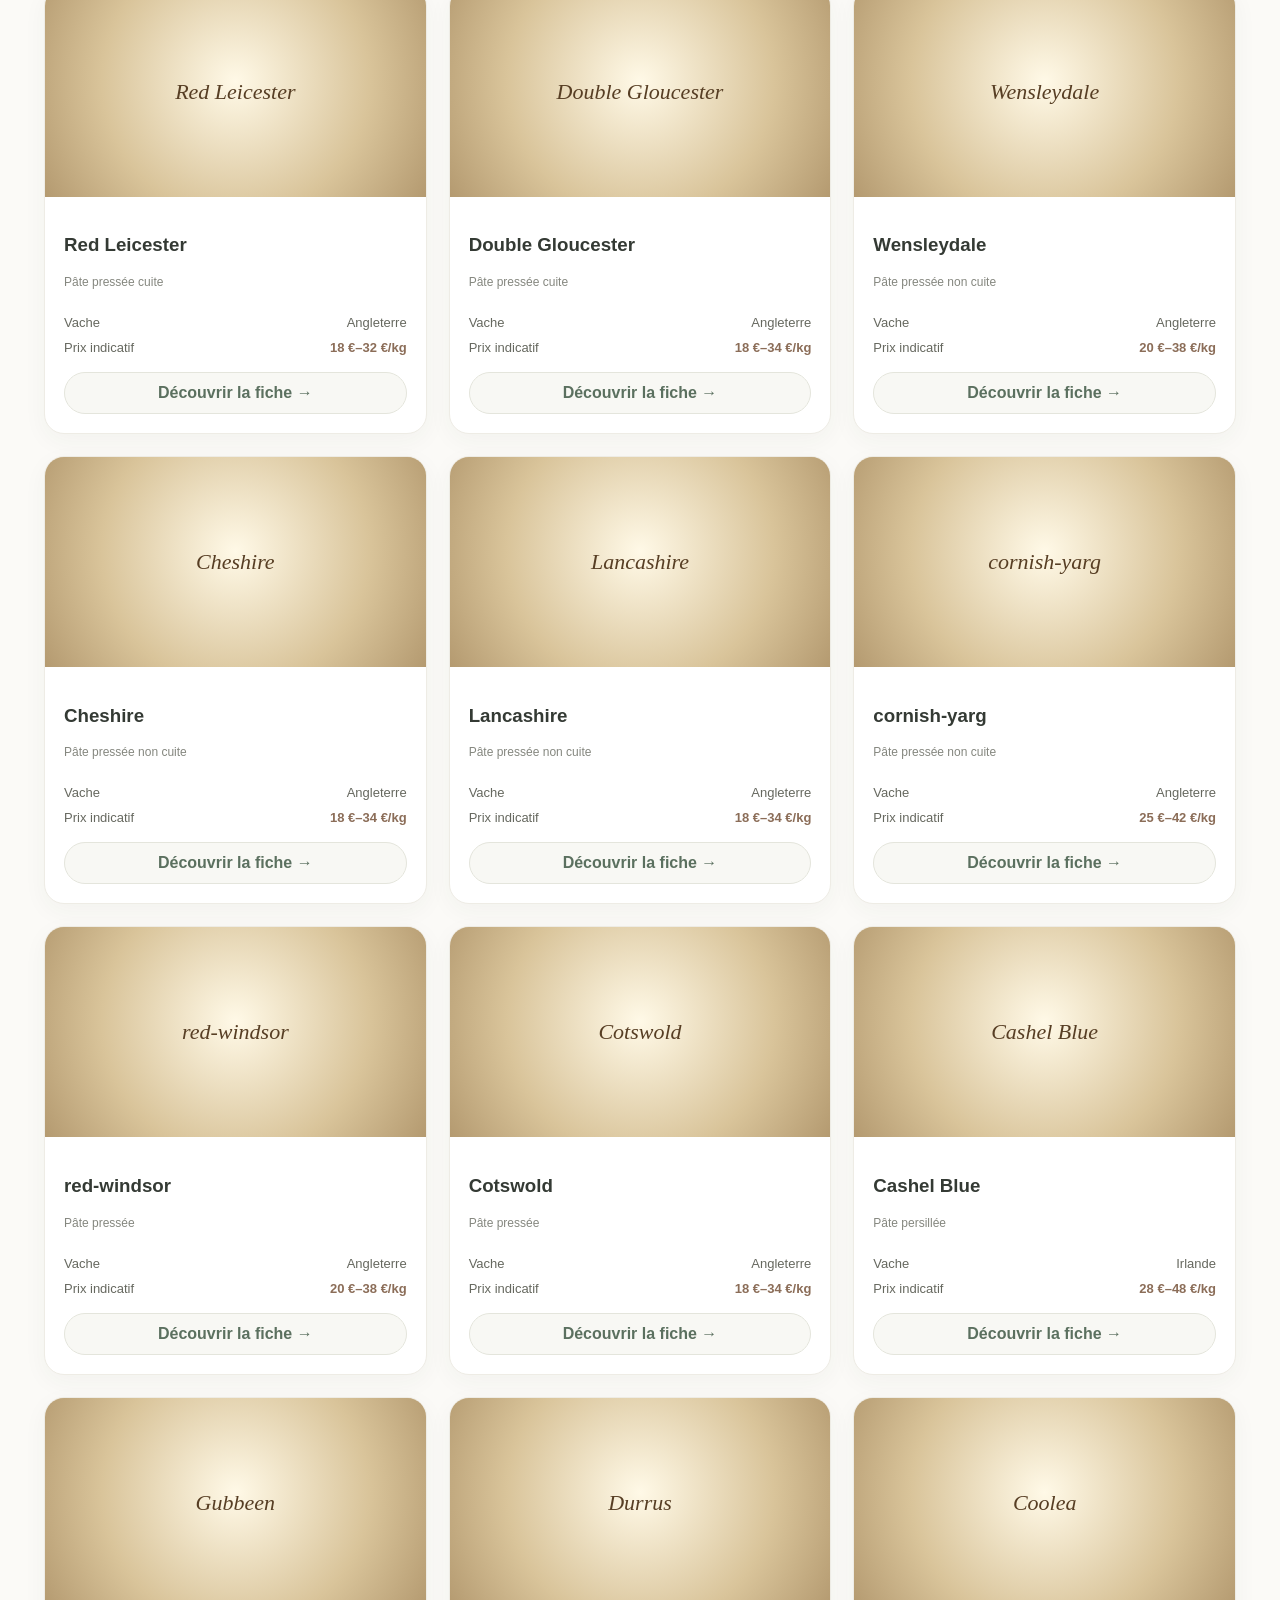
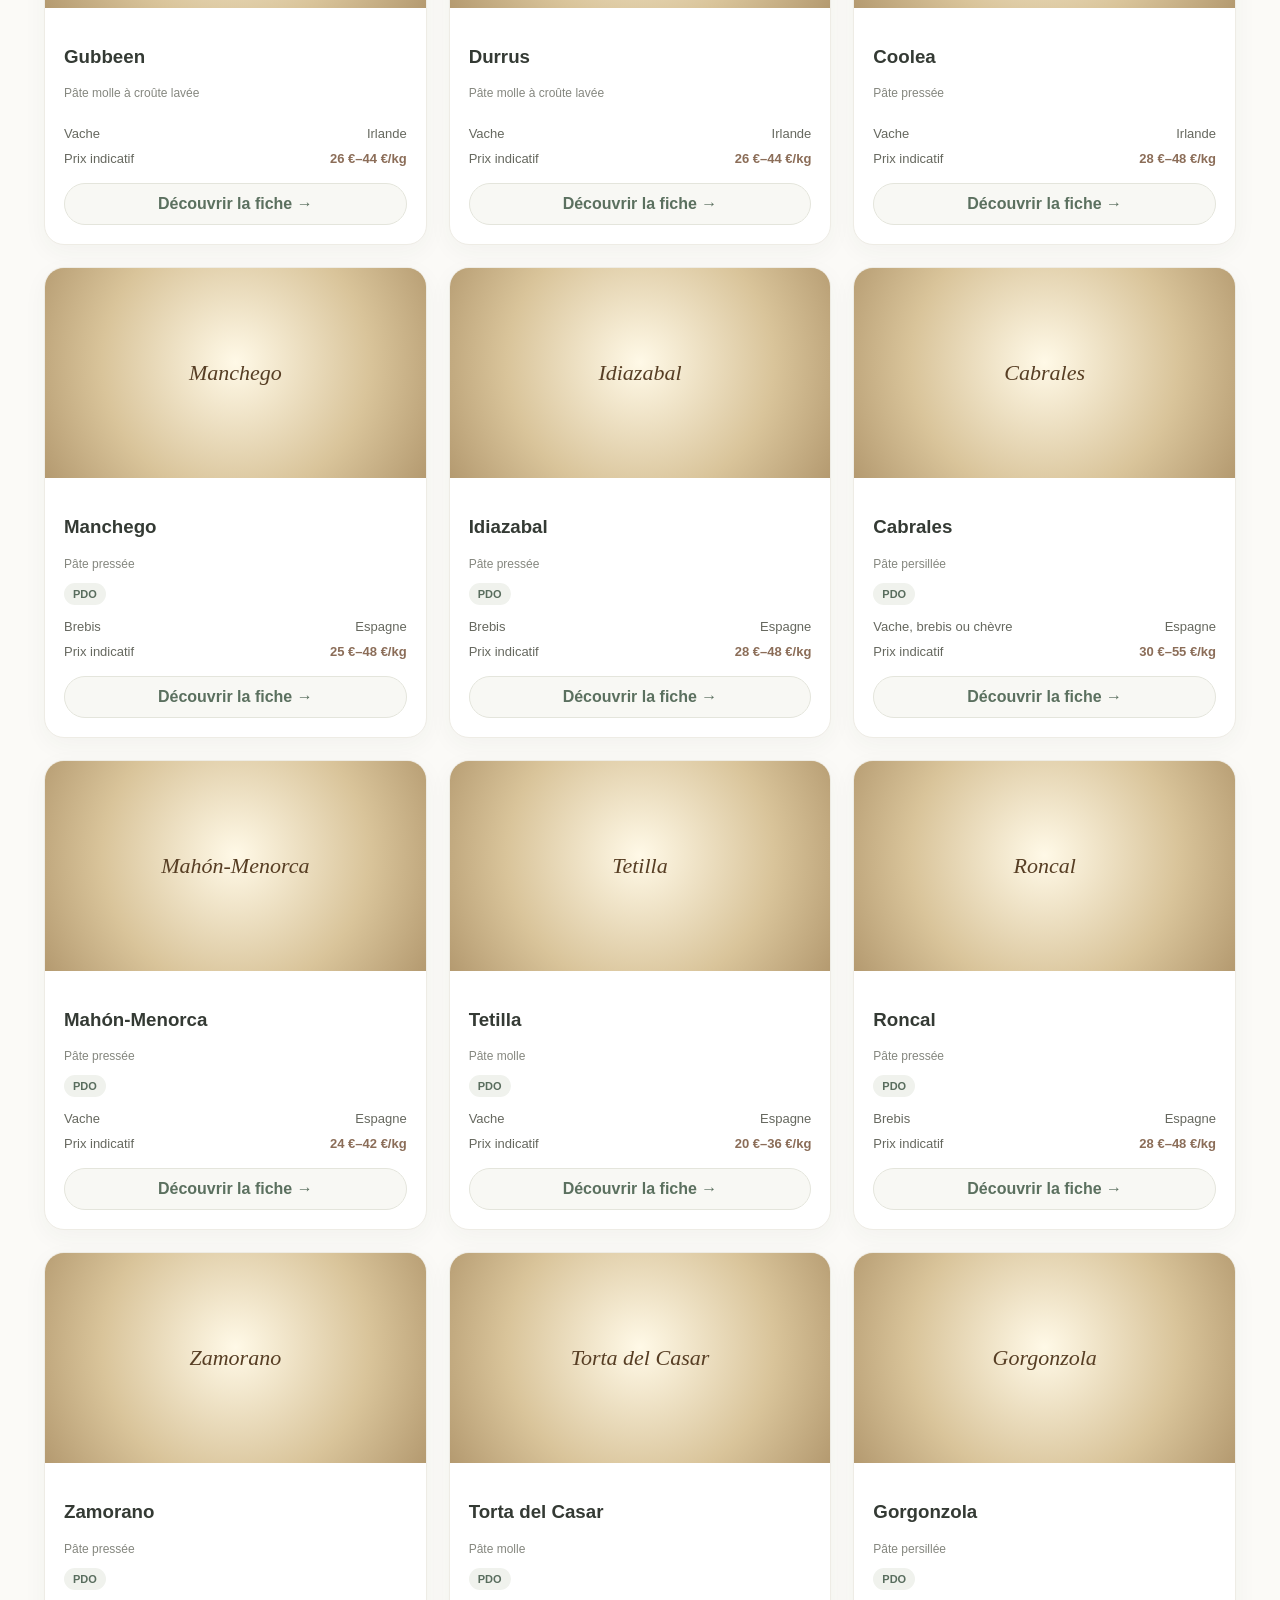
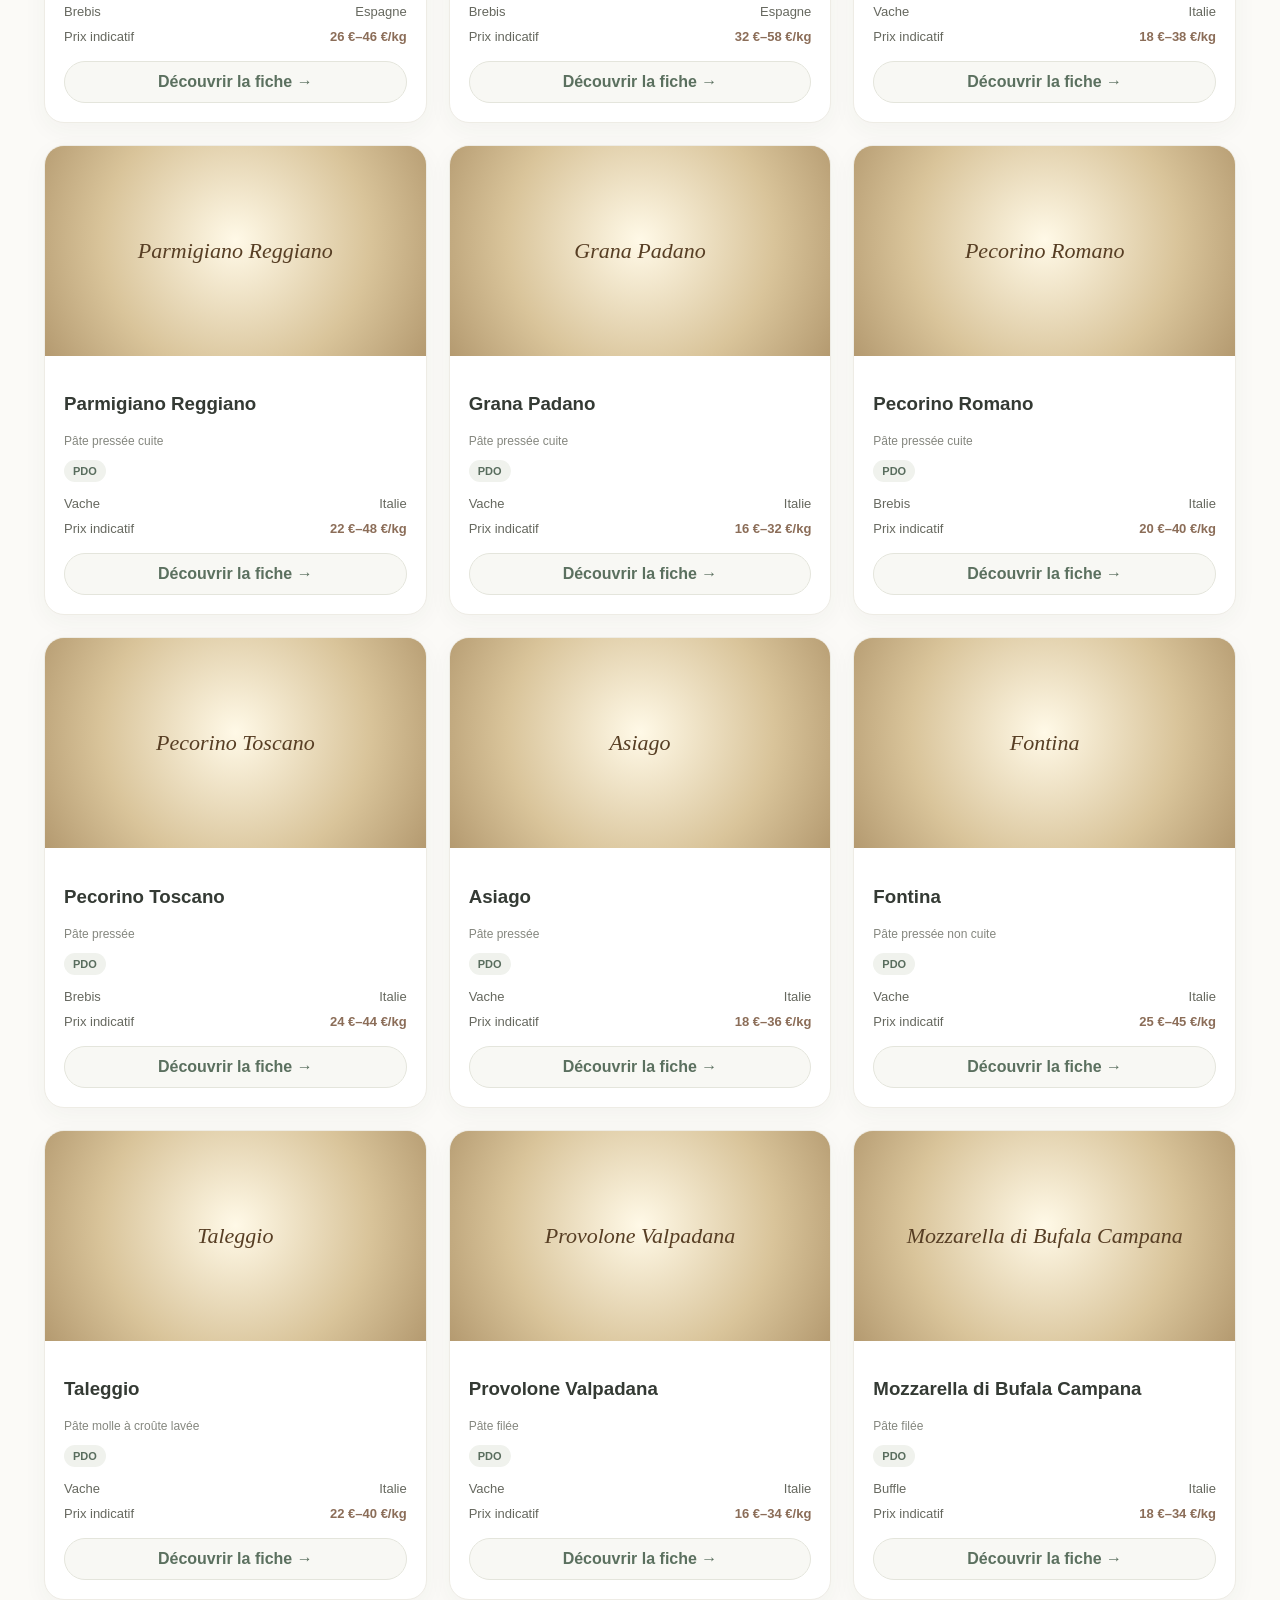
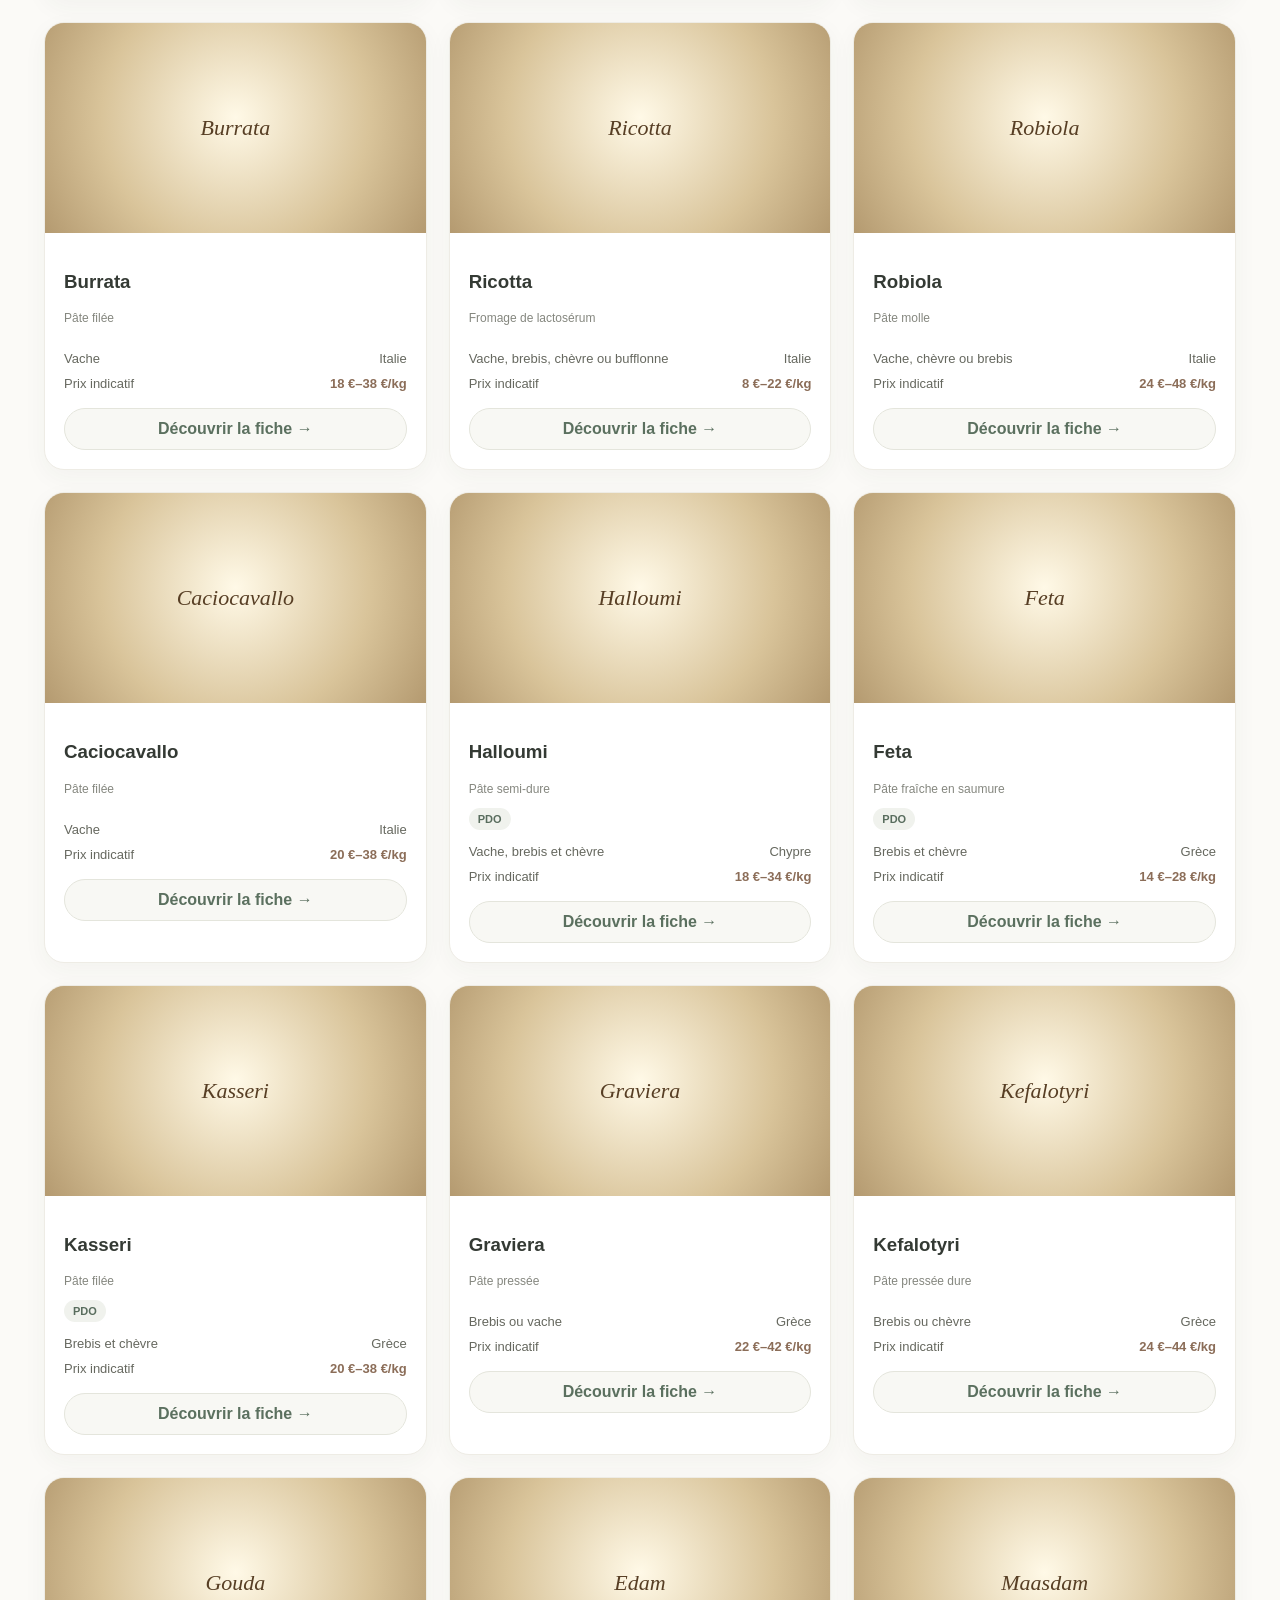
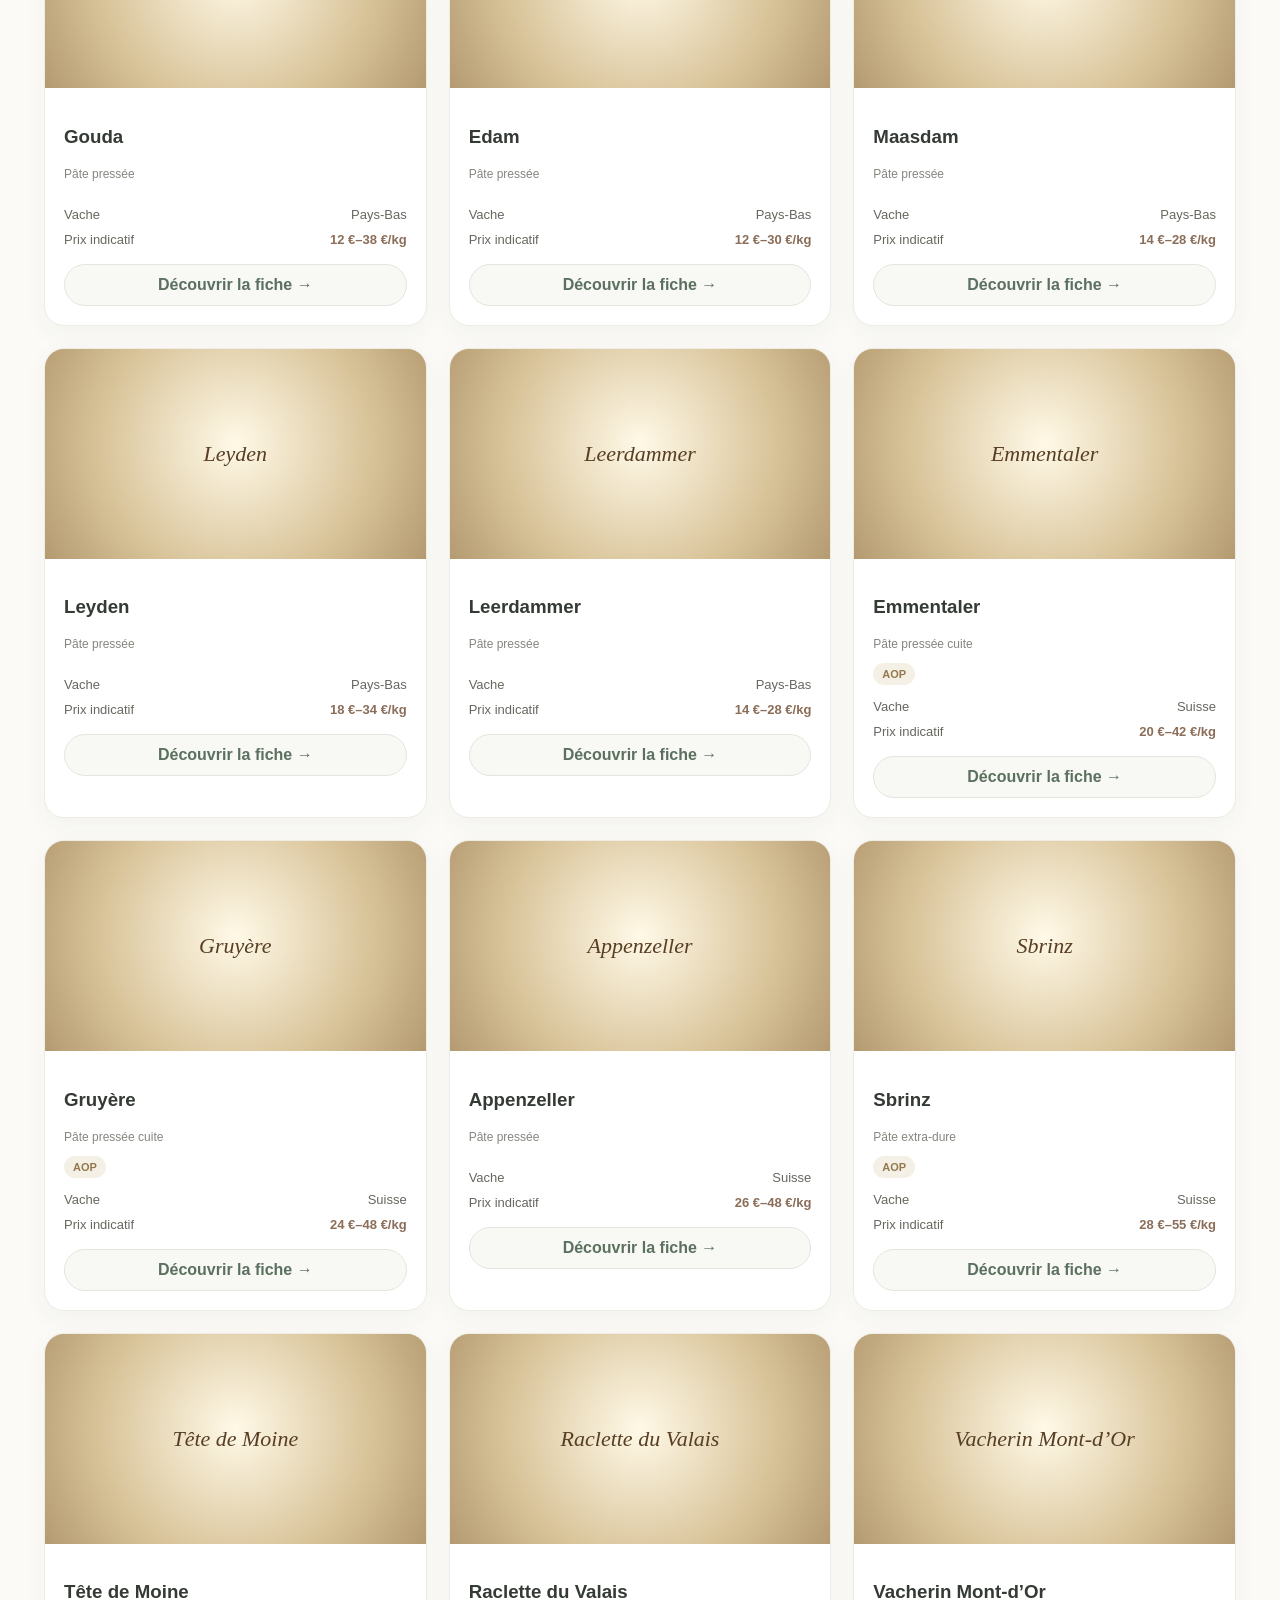
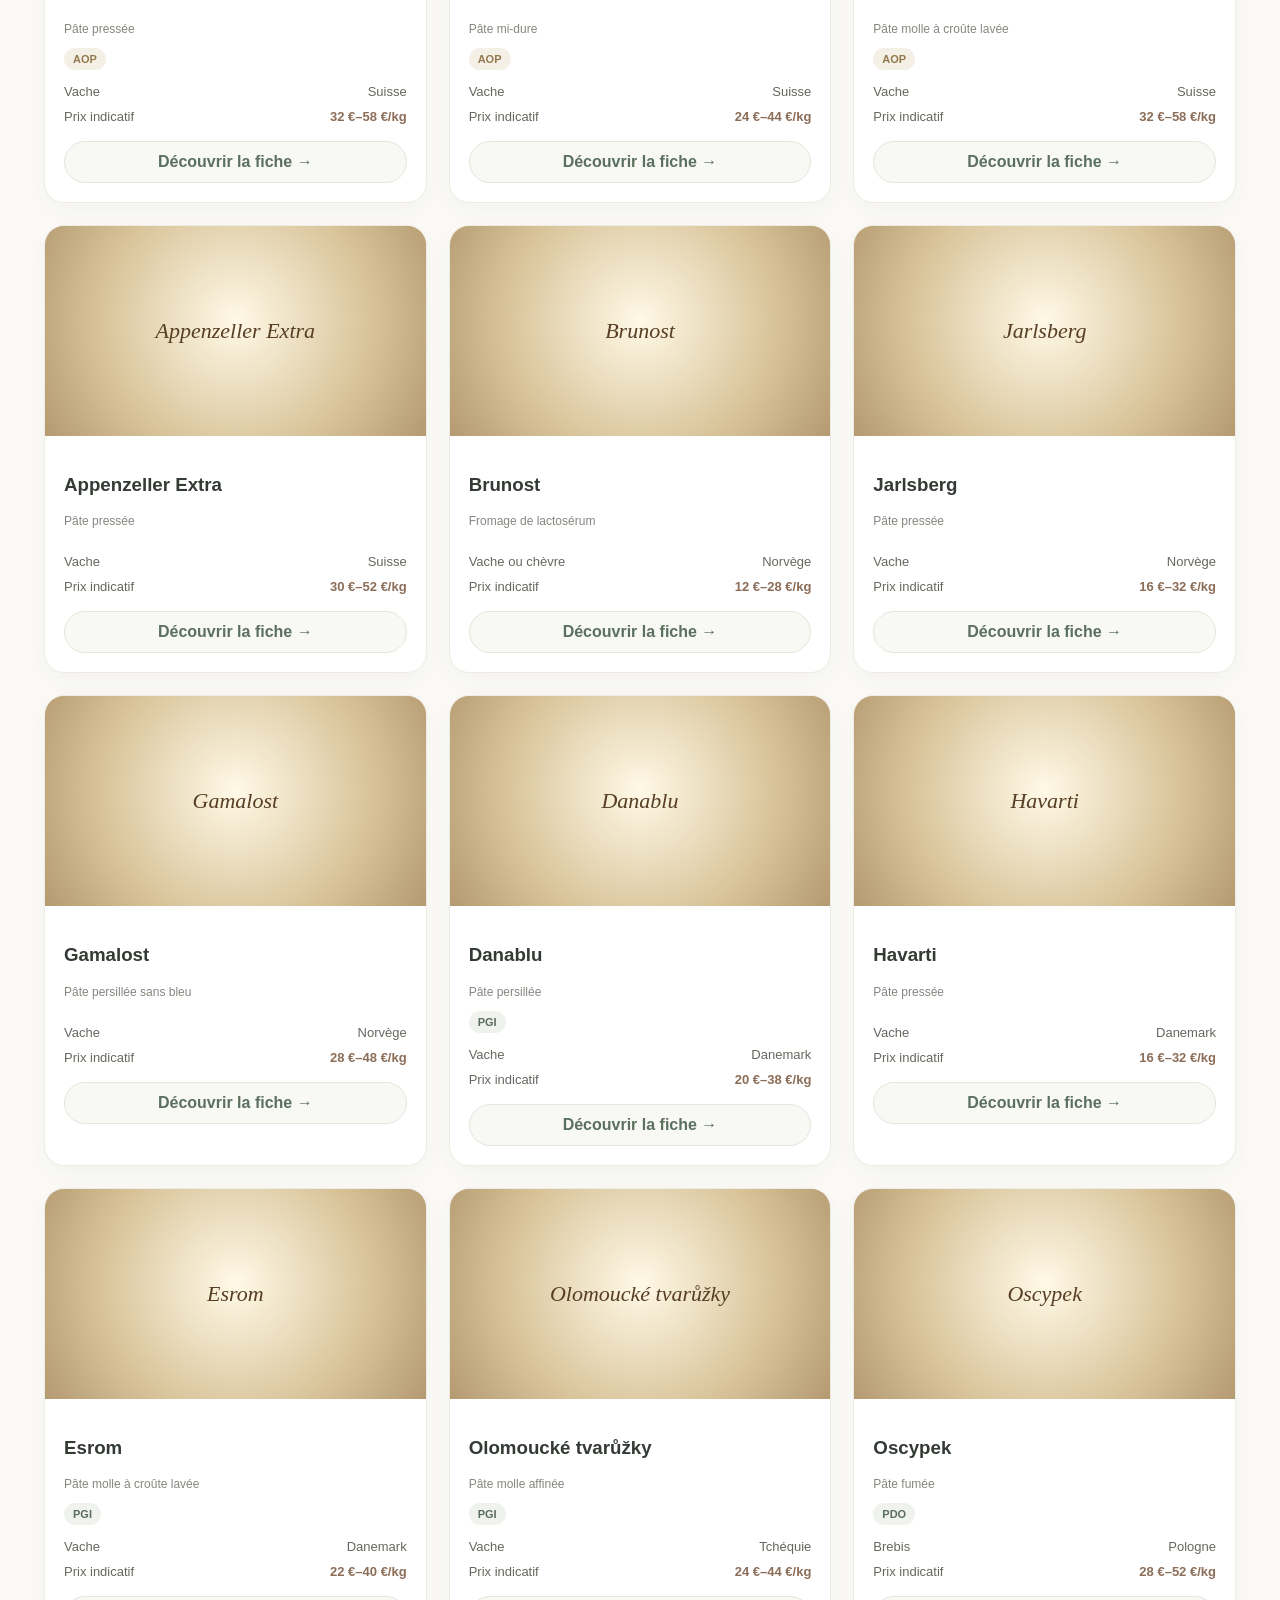
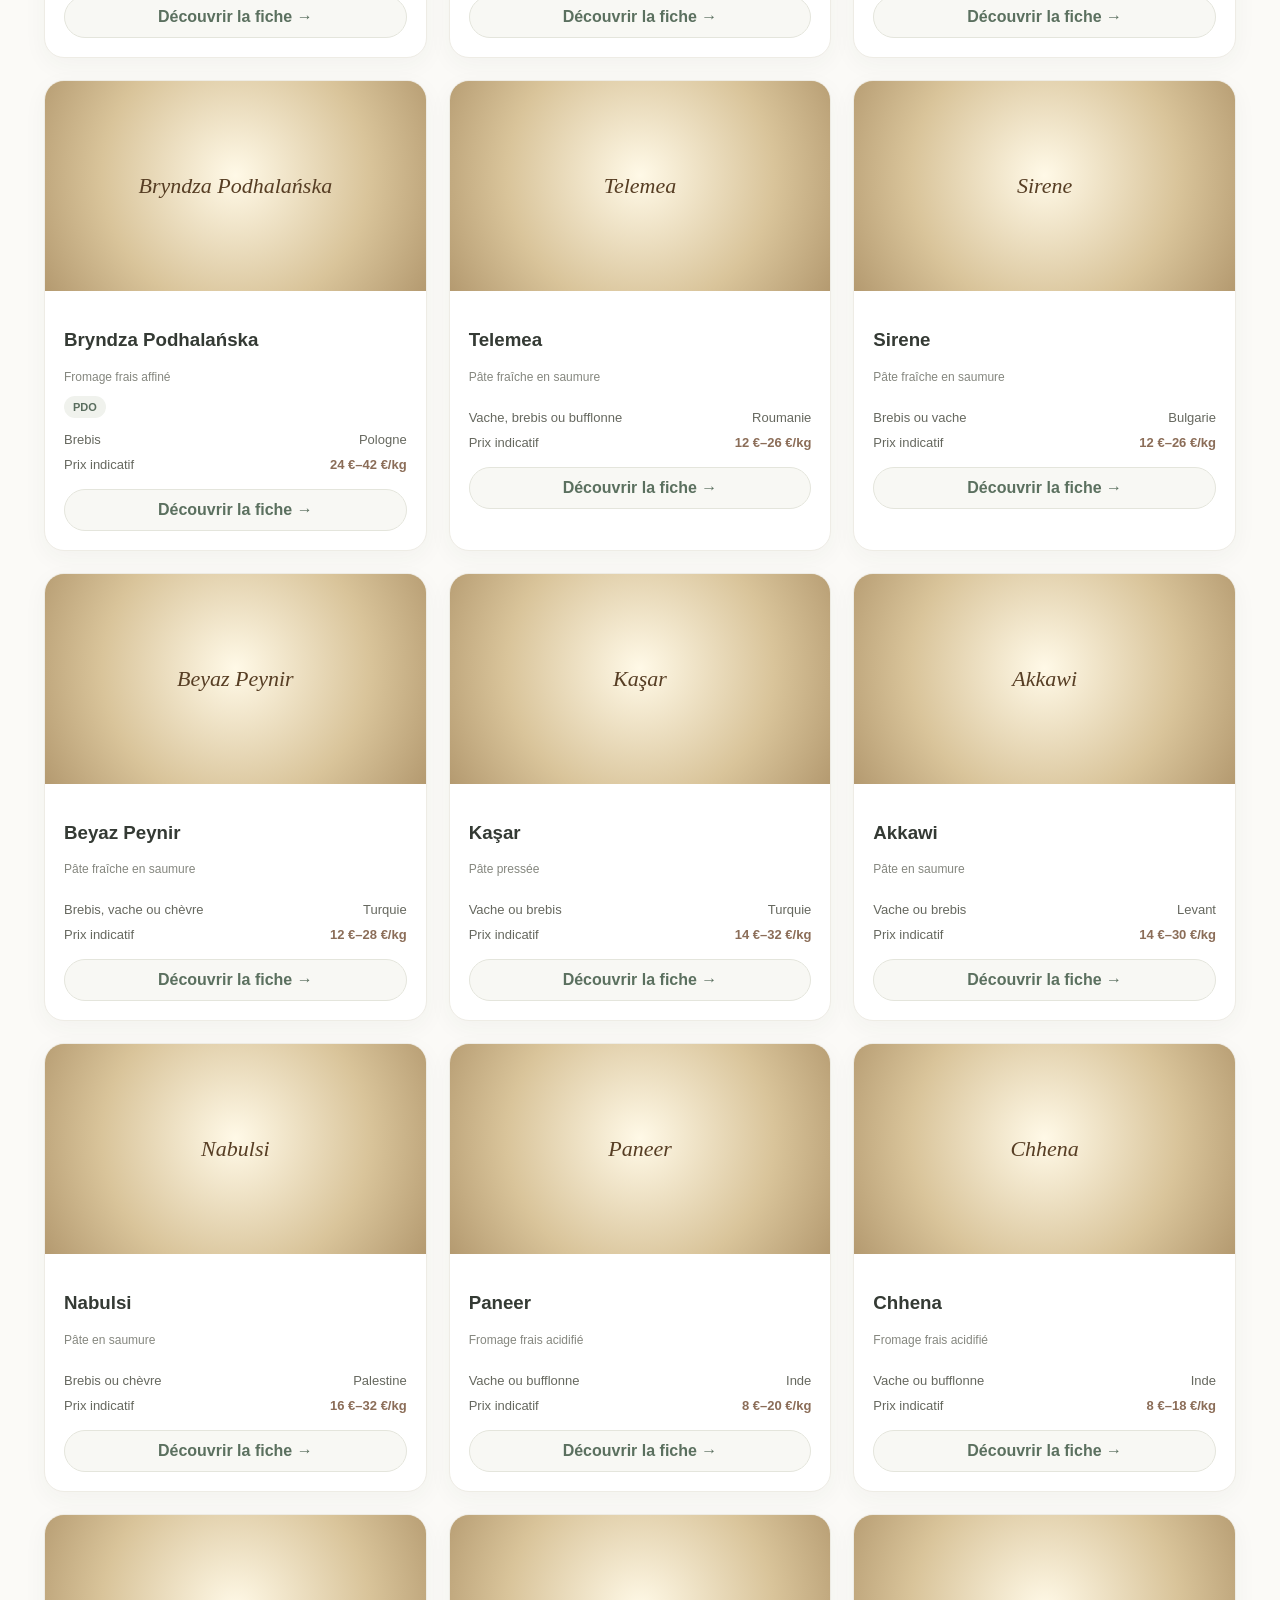
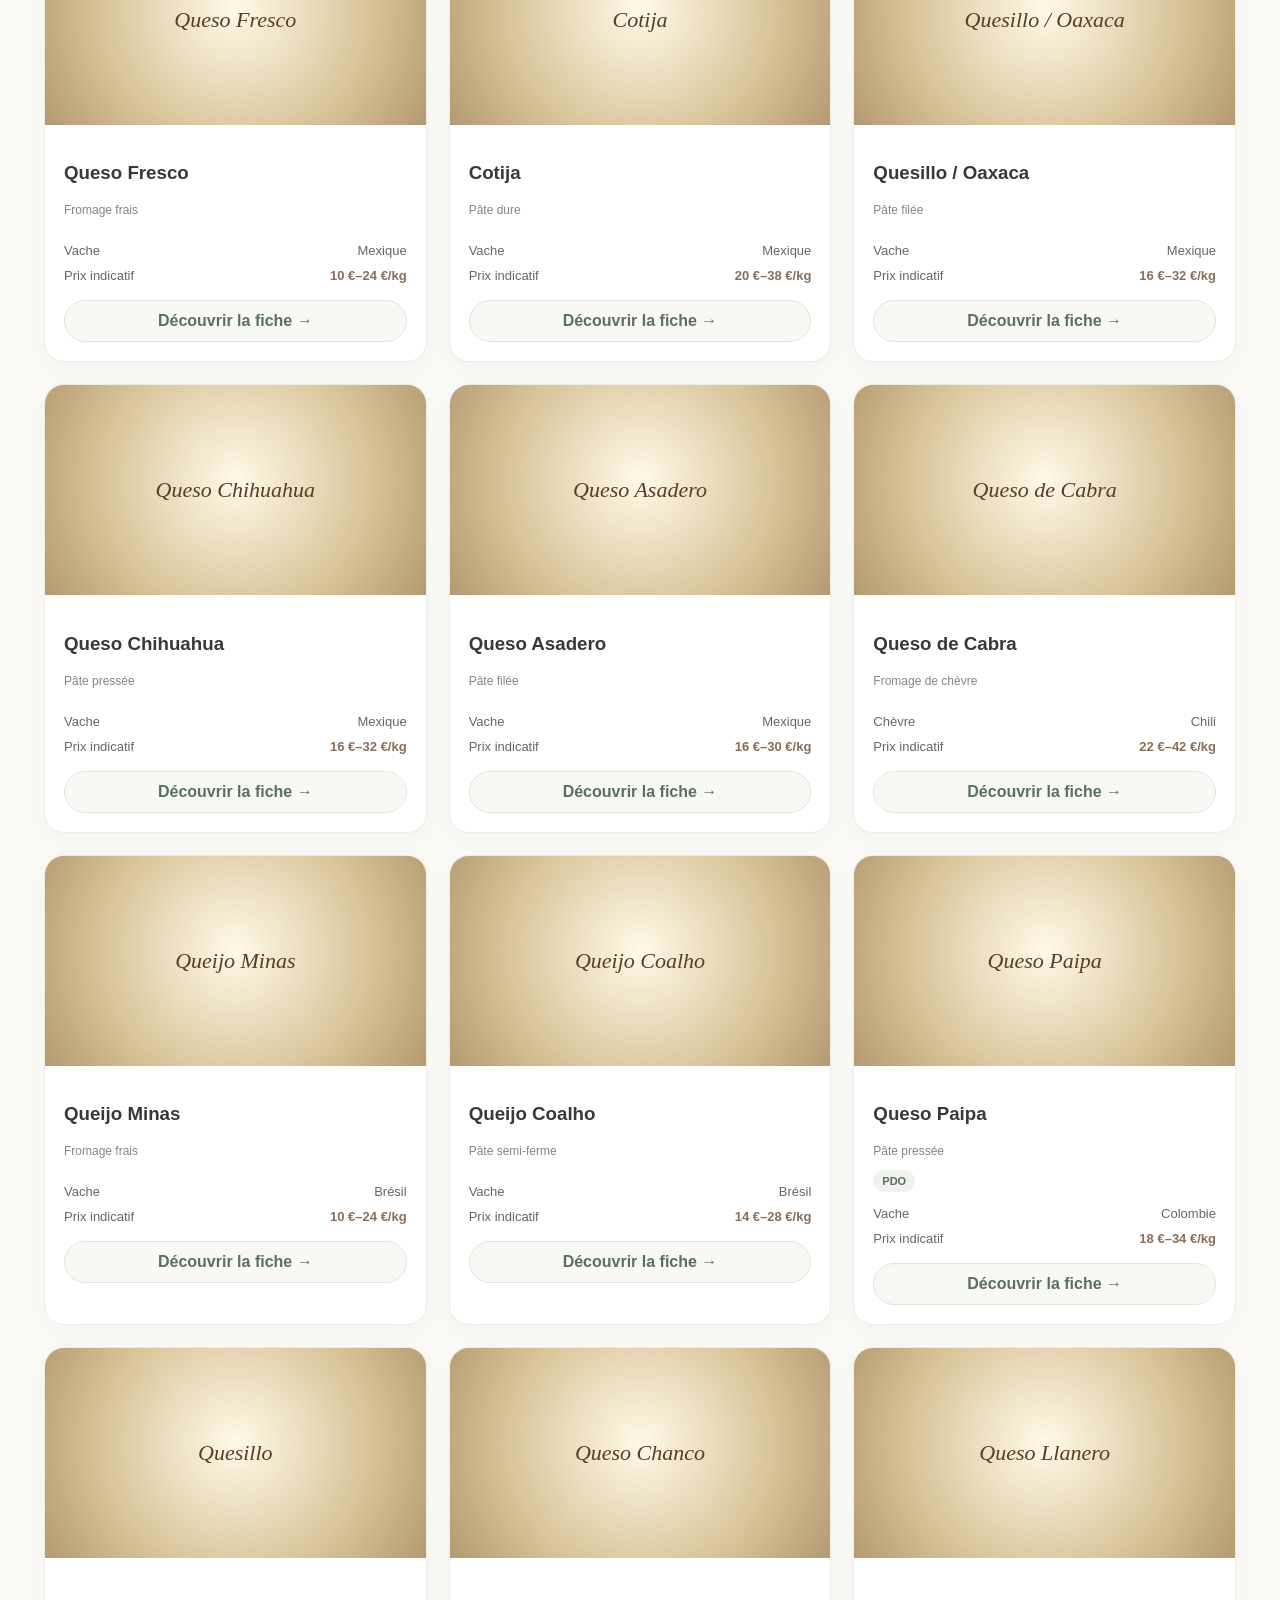
==== commit 92217f0d: "Add reciprocal link to the sister site" ====
--- a/index.html
+++ b/index.html
@@ -19,6 +19,7 @@
 <a href="#apropos">À propos</a>
 
 </nav>
+<a class="universe-link" href="https://myonlinestudio.github.io/myconature/" aria-label="Découvrir MycoNature">🍄 <span>MycoNature</span></a>
 <a class="quiz-launch" href="quiz.html" aria-label="Accéder au quiz fromager"><span class="quiz-icon" aria-hidden="true">✦</span><span class="quiz-label">Quiz fromager</span></a>
 <button class="menu-btn" id="menuBtn">☰</button>
 </header>
--- a/styles.css
+++ b/styles.css
@@ -659,3 +659,58 @@
   .catalogue-heading {display:flex;flex-direction:column;align-items:stretch;gap:14px}
   .quick-search {width:100%;min-width:0;box-sizing:border-box}
 }
+
+
+/* Page de couverture photographique et composition centree */
+.hero {
+  position:relative;
+  isolation:isolate;
+  min-height:560px;
+  padding:90px 7%;
+  align-items:center;
+  justify-content:center;
+  text-align:center;
+  color:#fff;
+  background:
+    linear-gradient(110deg,rgba(18,25,21,.68),rgba(18,25,21,.48)),
+    url("https://images.pexels.com/photos/14056241/pexels-photo-14056241.jpeg?cs=srgb&dl=pexels-reneterp-14056241.jpg&fm=jpg")
+    center 52% / cover no-repeat;
+}
+.hero .kicker {
+  color:#e5d3ad;
+  text-align:center;
+  letter-spacing:3.5px;
+}
+.hero h1 {
+  max-width:850px;
+  margin:22px auto;
+  color:#fff;
+  text-align:center;
+  text-shadow:0 2px 18px rgba(0,0,0,.22);
+}
+.hero p {
+  max-width:680px;
+  margin:0 auto 28px;
+  color:rgba(255,255,255,.9);
+  text-align:center;
+  font-size:17px;
+  line-height:1.85;
+}
+.hero .btn {
+  align-self:center;
+  margin:0 auto;
+  background:#e2d1ae;
+  color:#344237;
+  box-shadow:0 8px 24px rgba(0,0,0,.18);
+}
+.hero .btn:hover {background:#f0e2c5;transform:translateY(-1px)}
+@media(max-width:620px) {
+  .hero {
+    min-height:520px;
+    padding:72px 8%;
+    background-position:56% center;
+  }
+  .hero h1 {font-size:clamp(36px,10vw,48px);line-height:1.08}
+  .hero p {font-size:15px;line-height:1.75}
+  .hero .kicker {font-size:10px;letter-spacing:2.5px}
+}
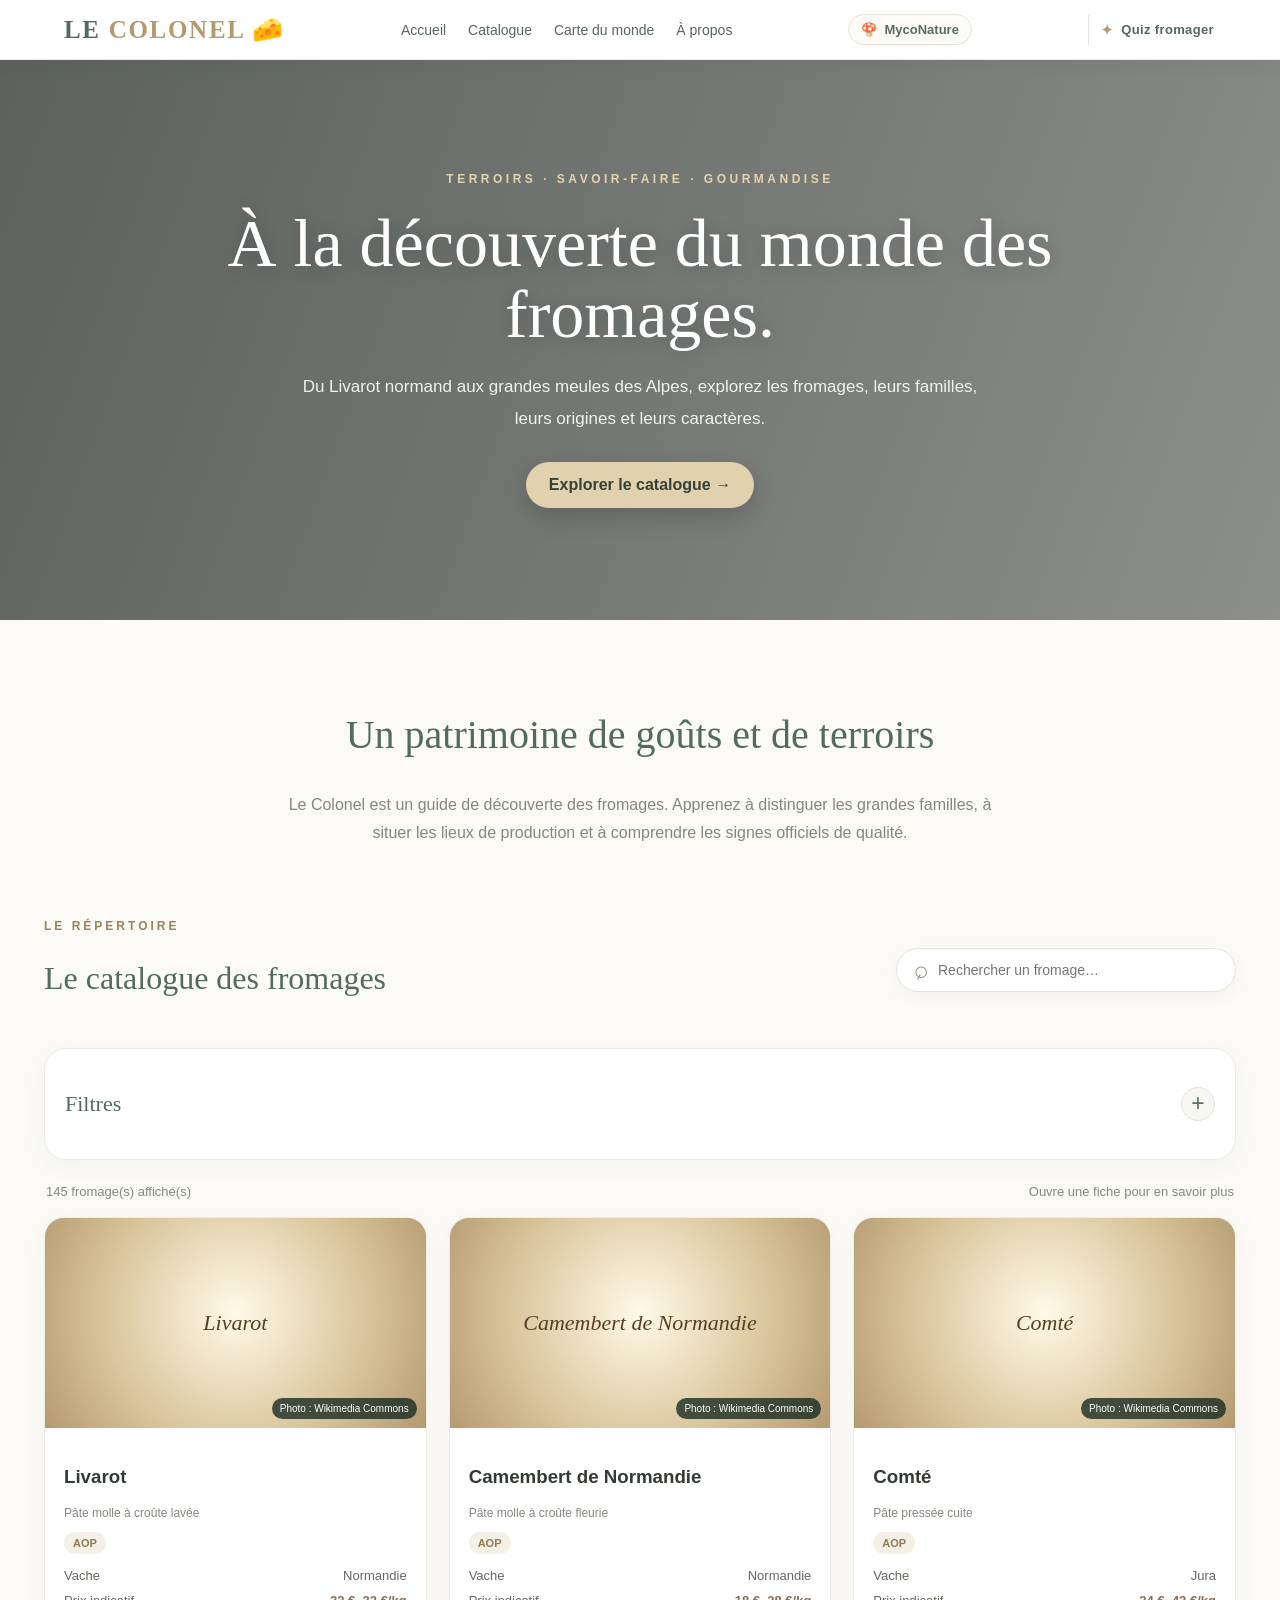
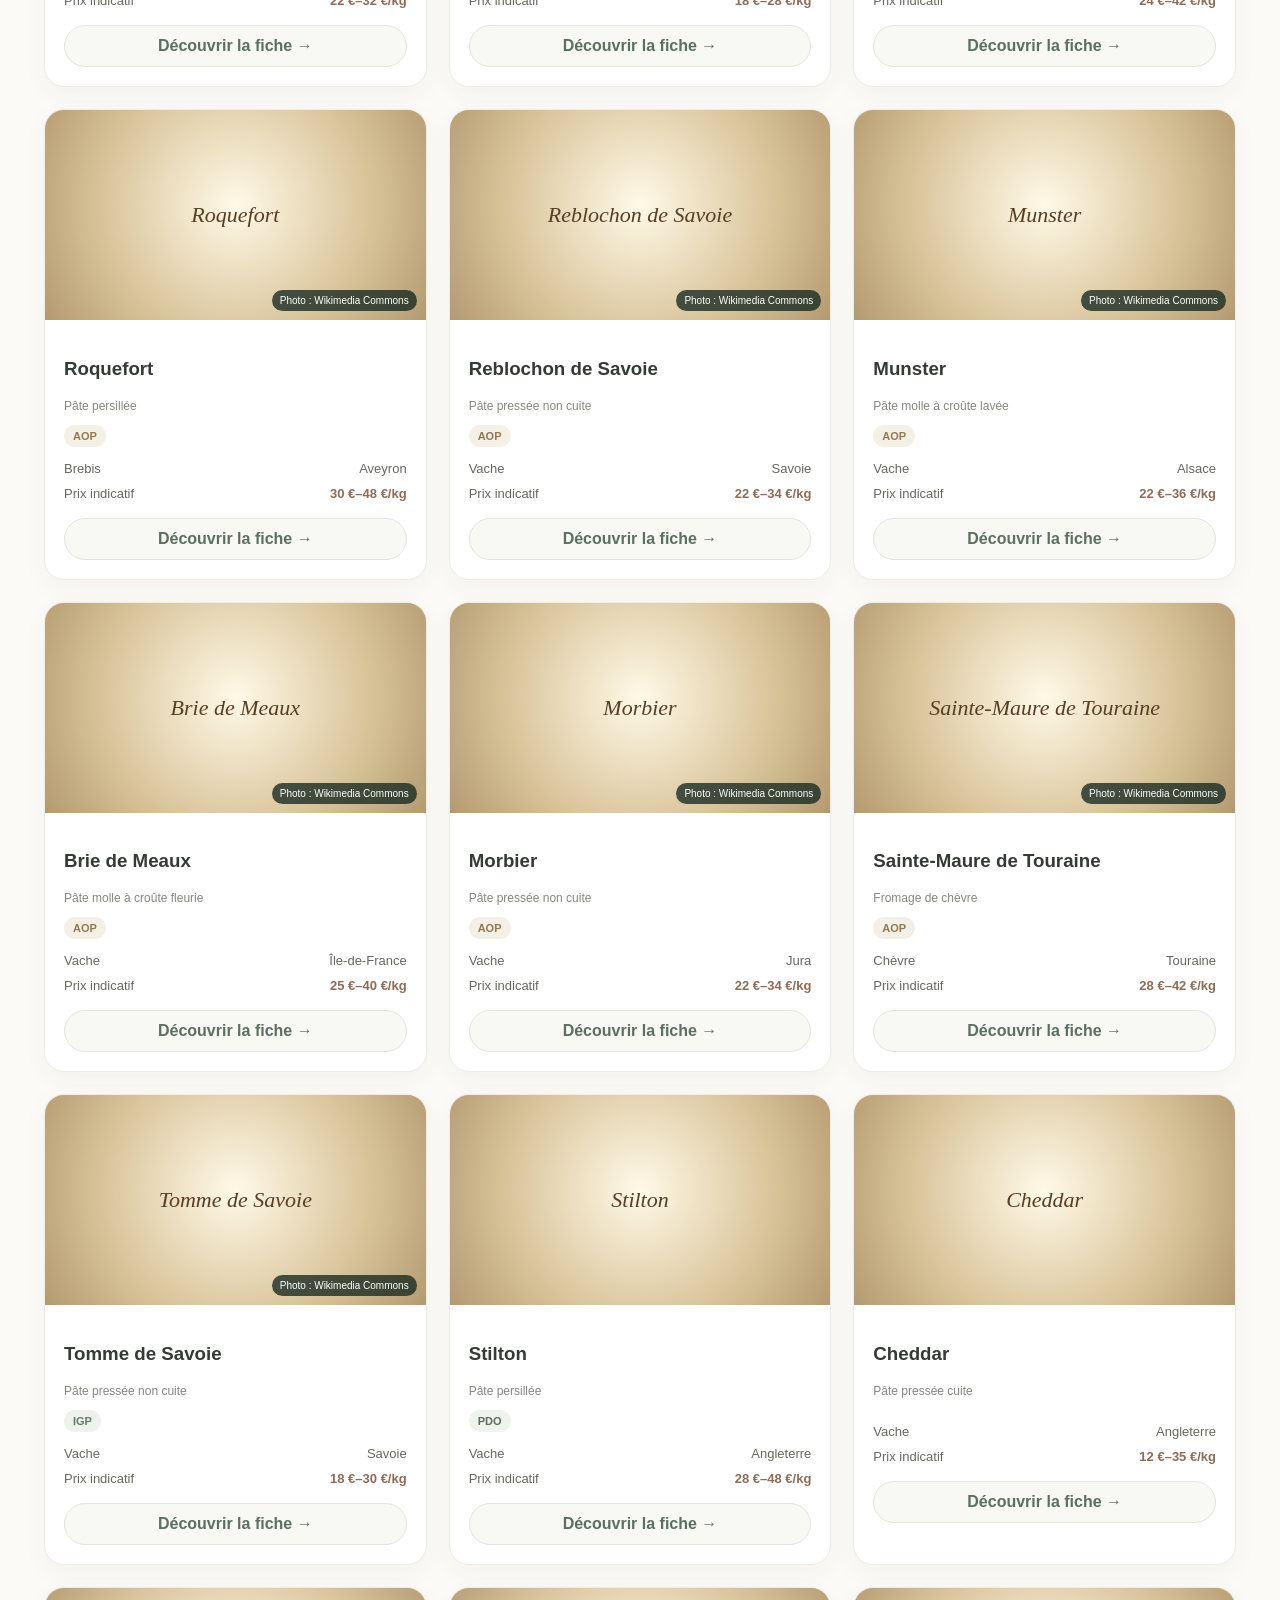
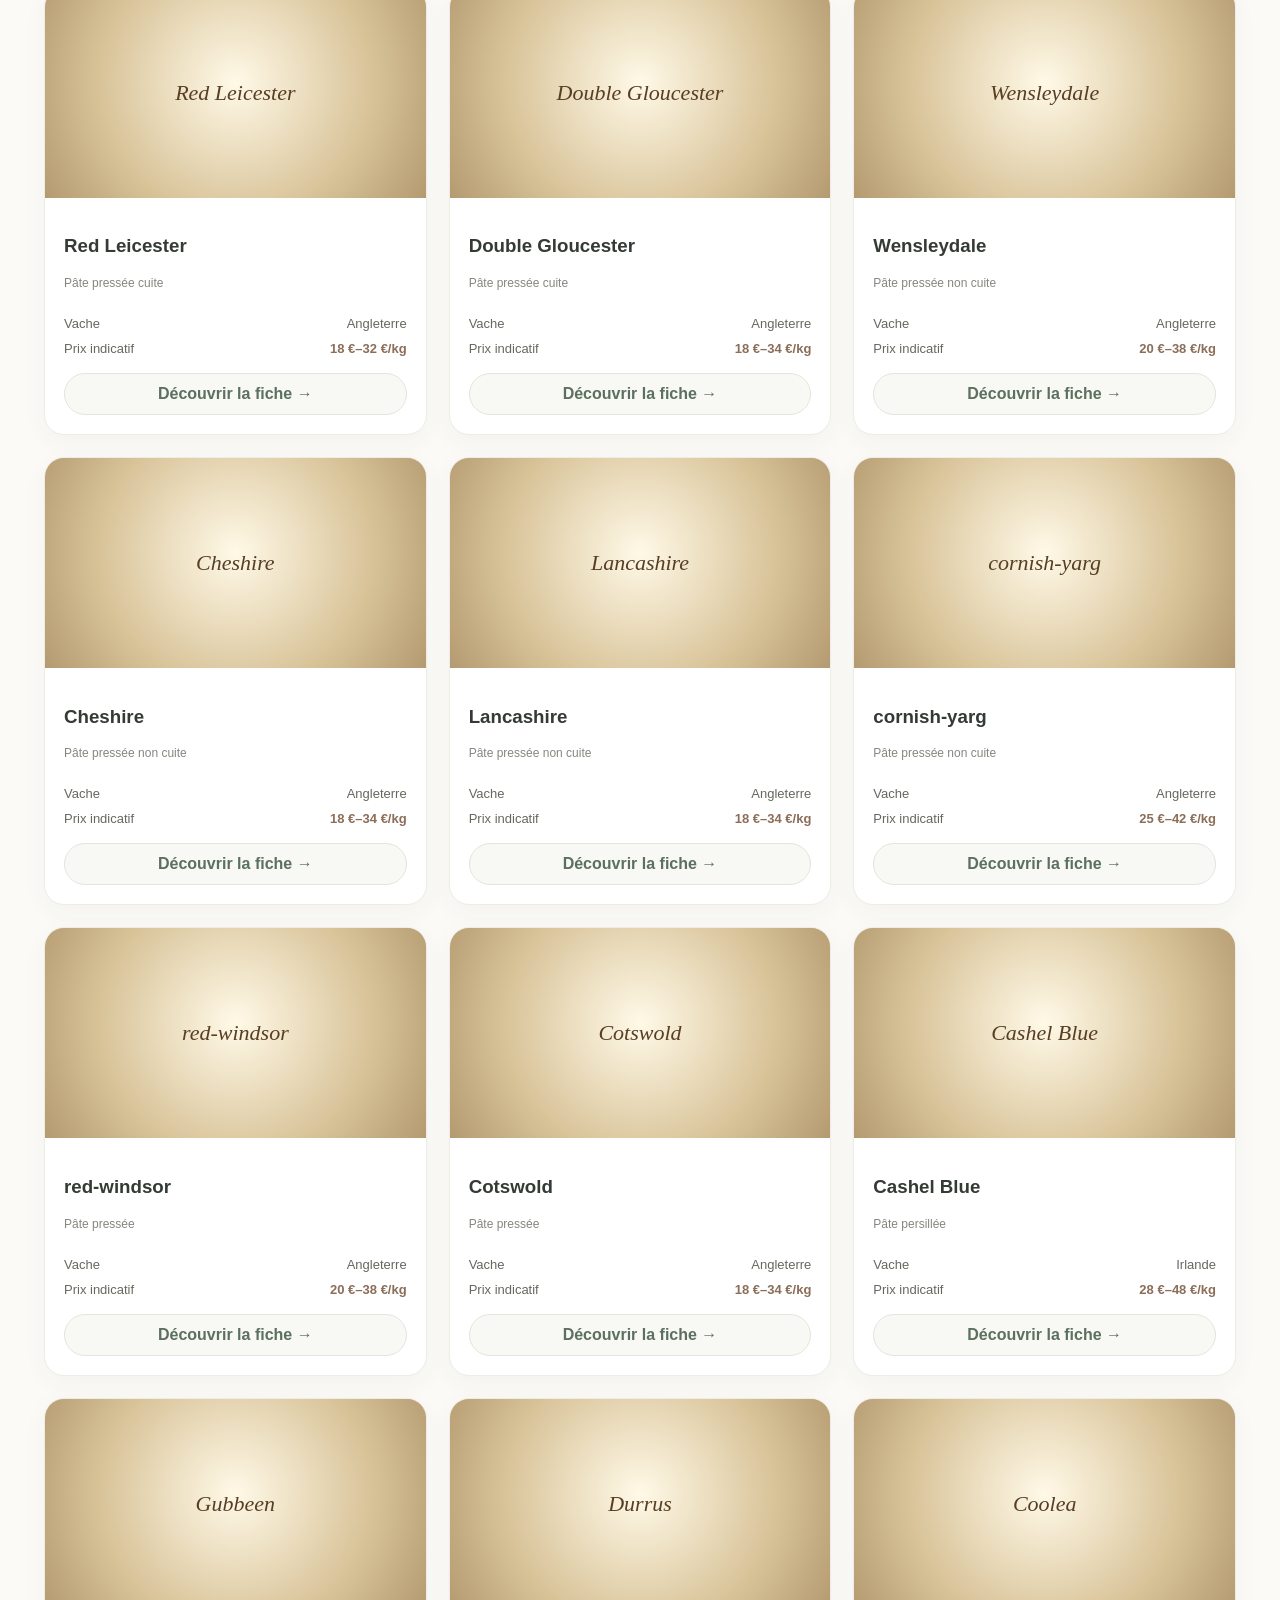
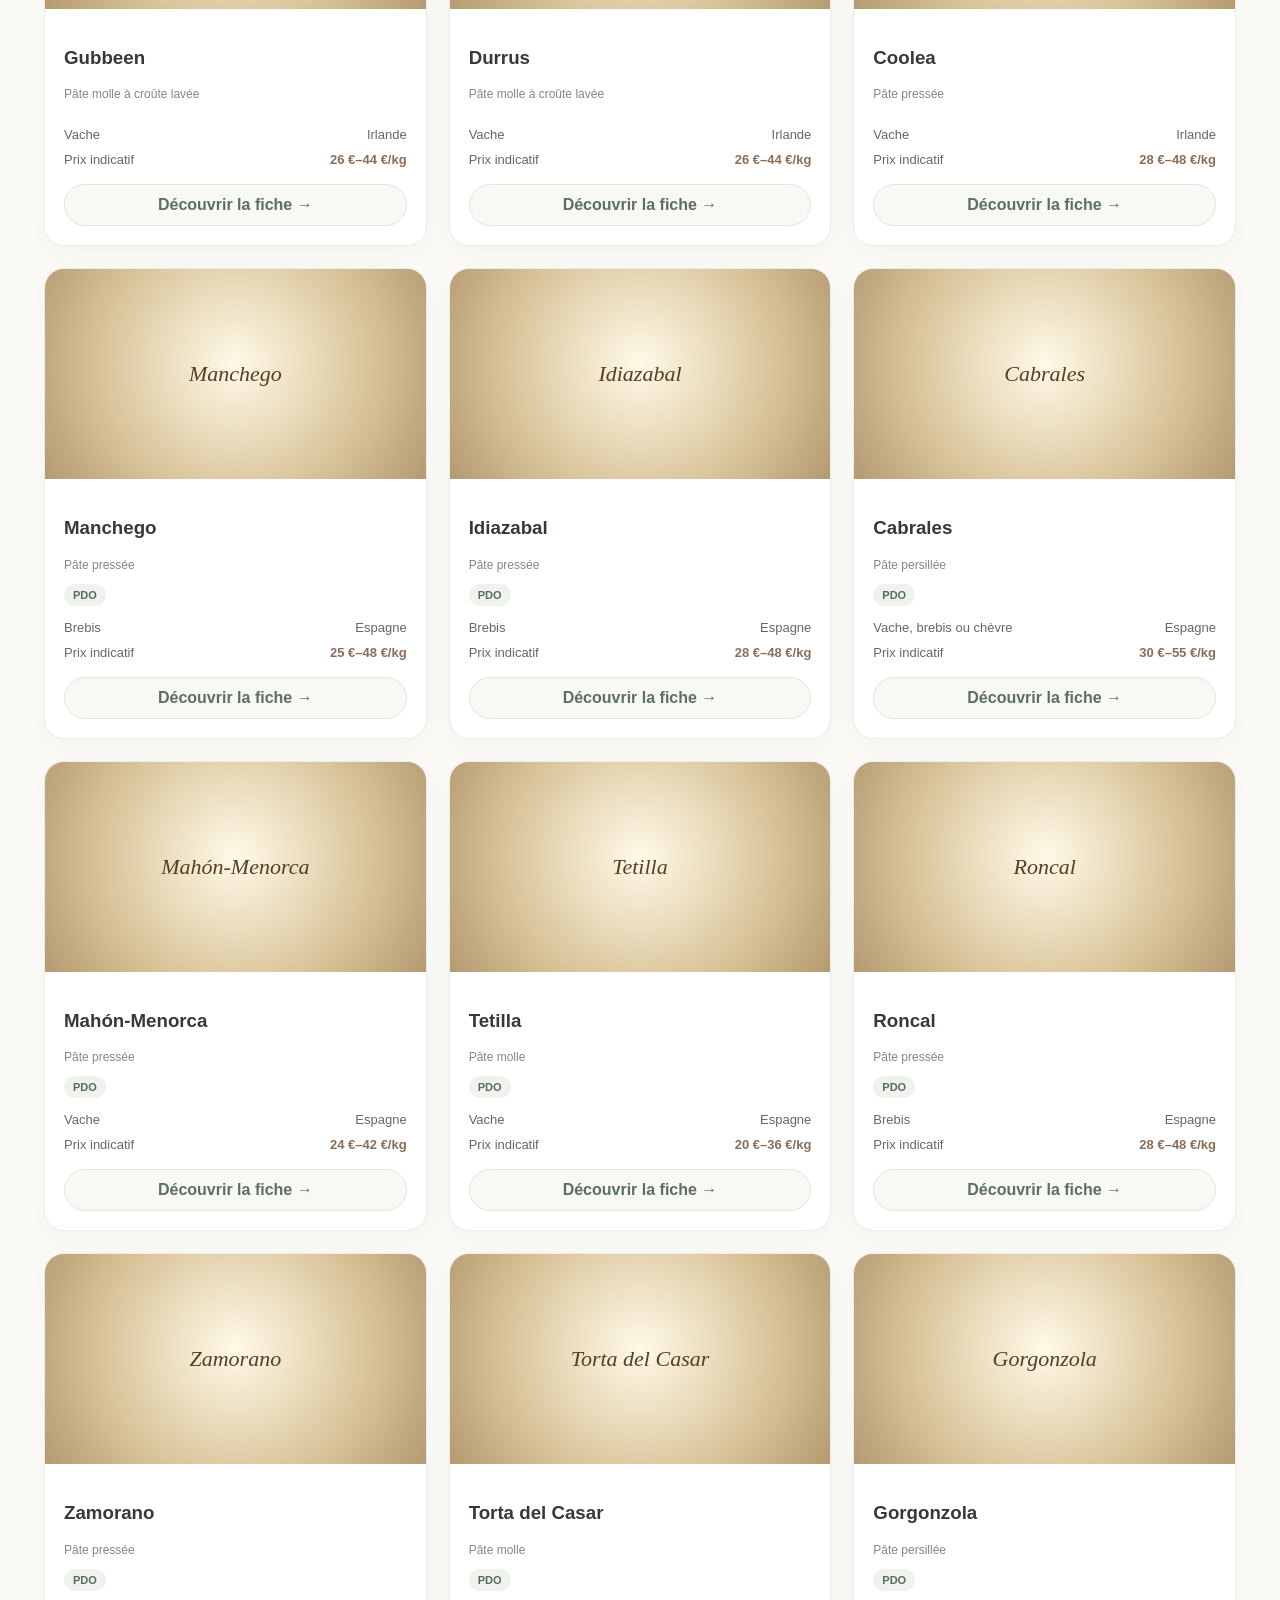
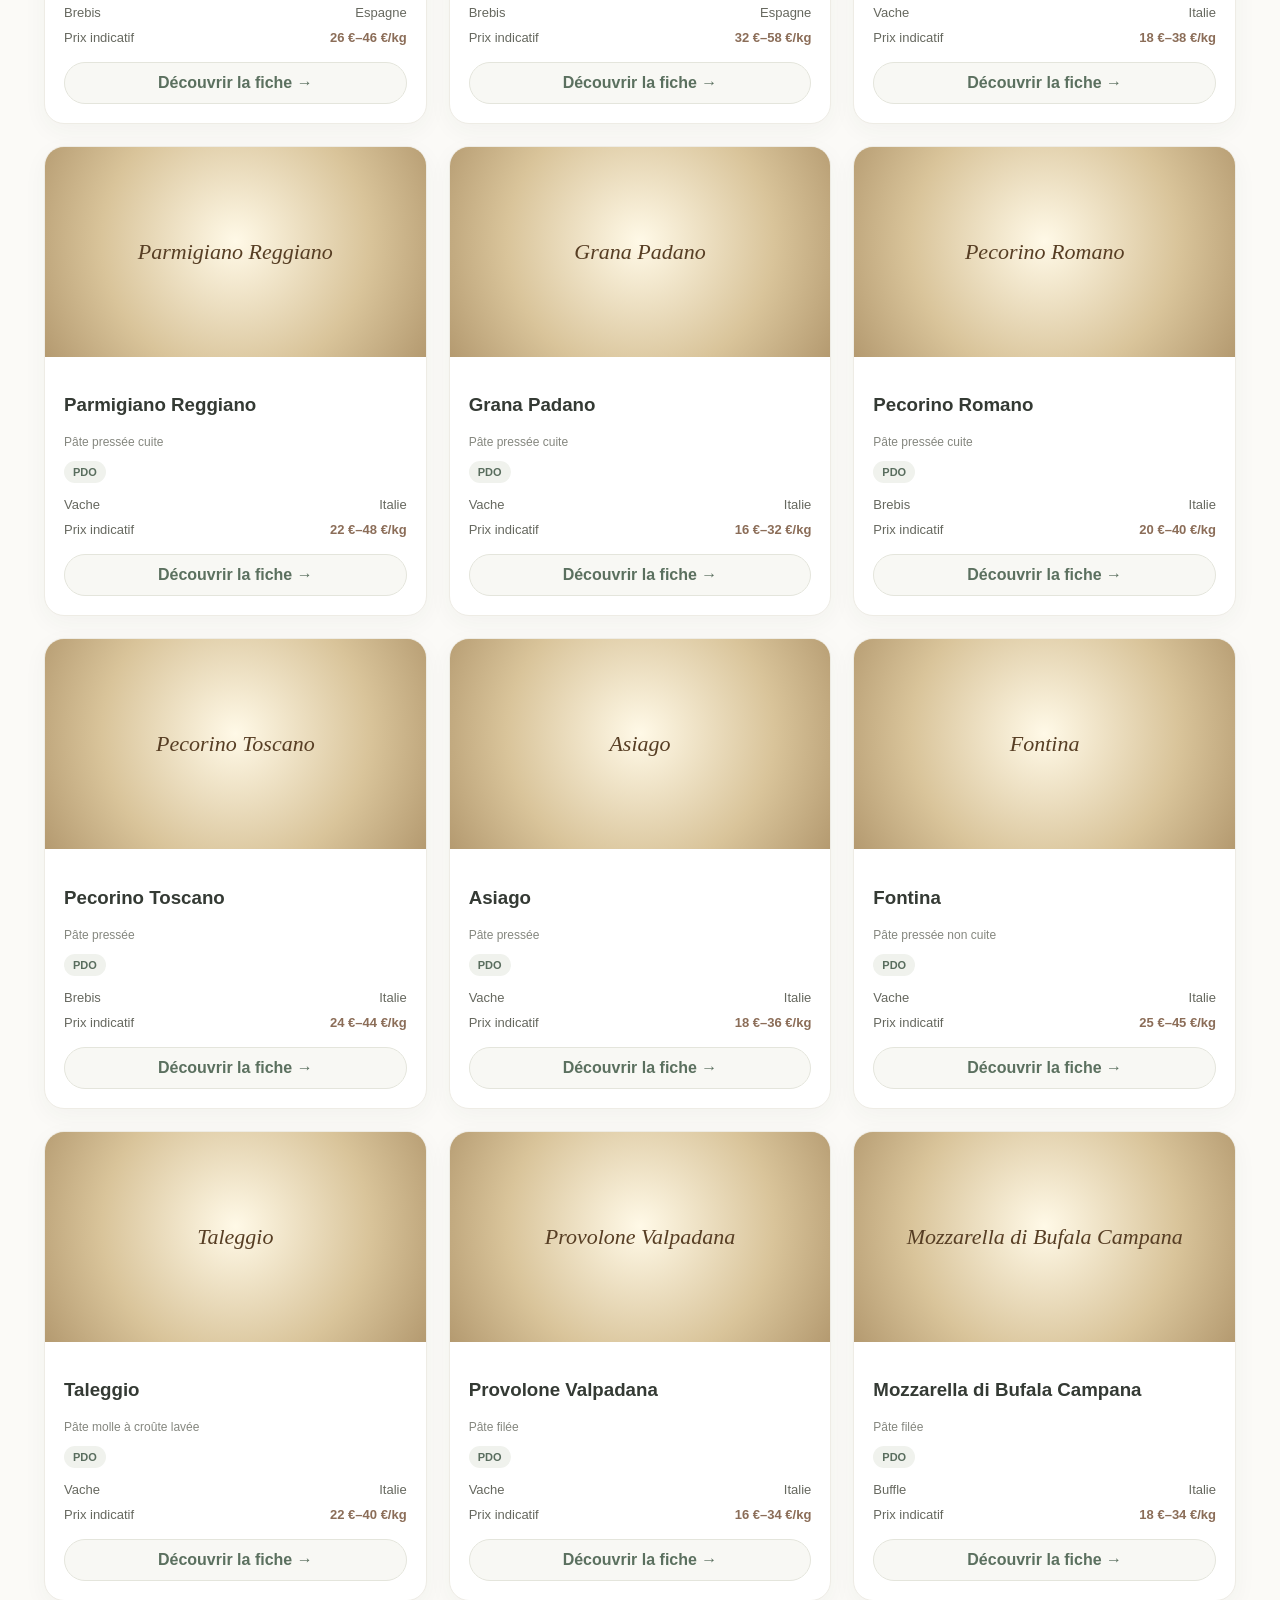
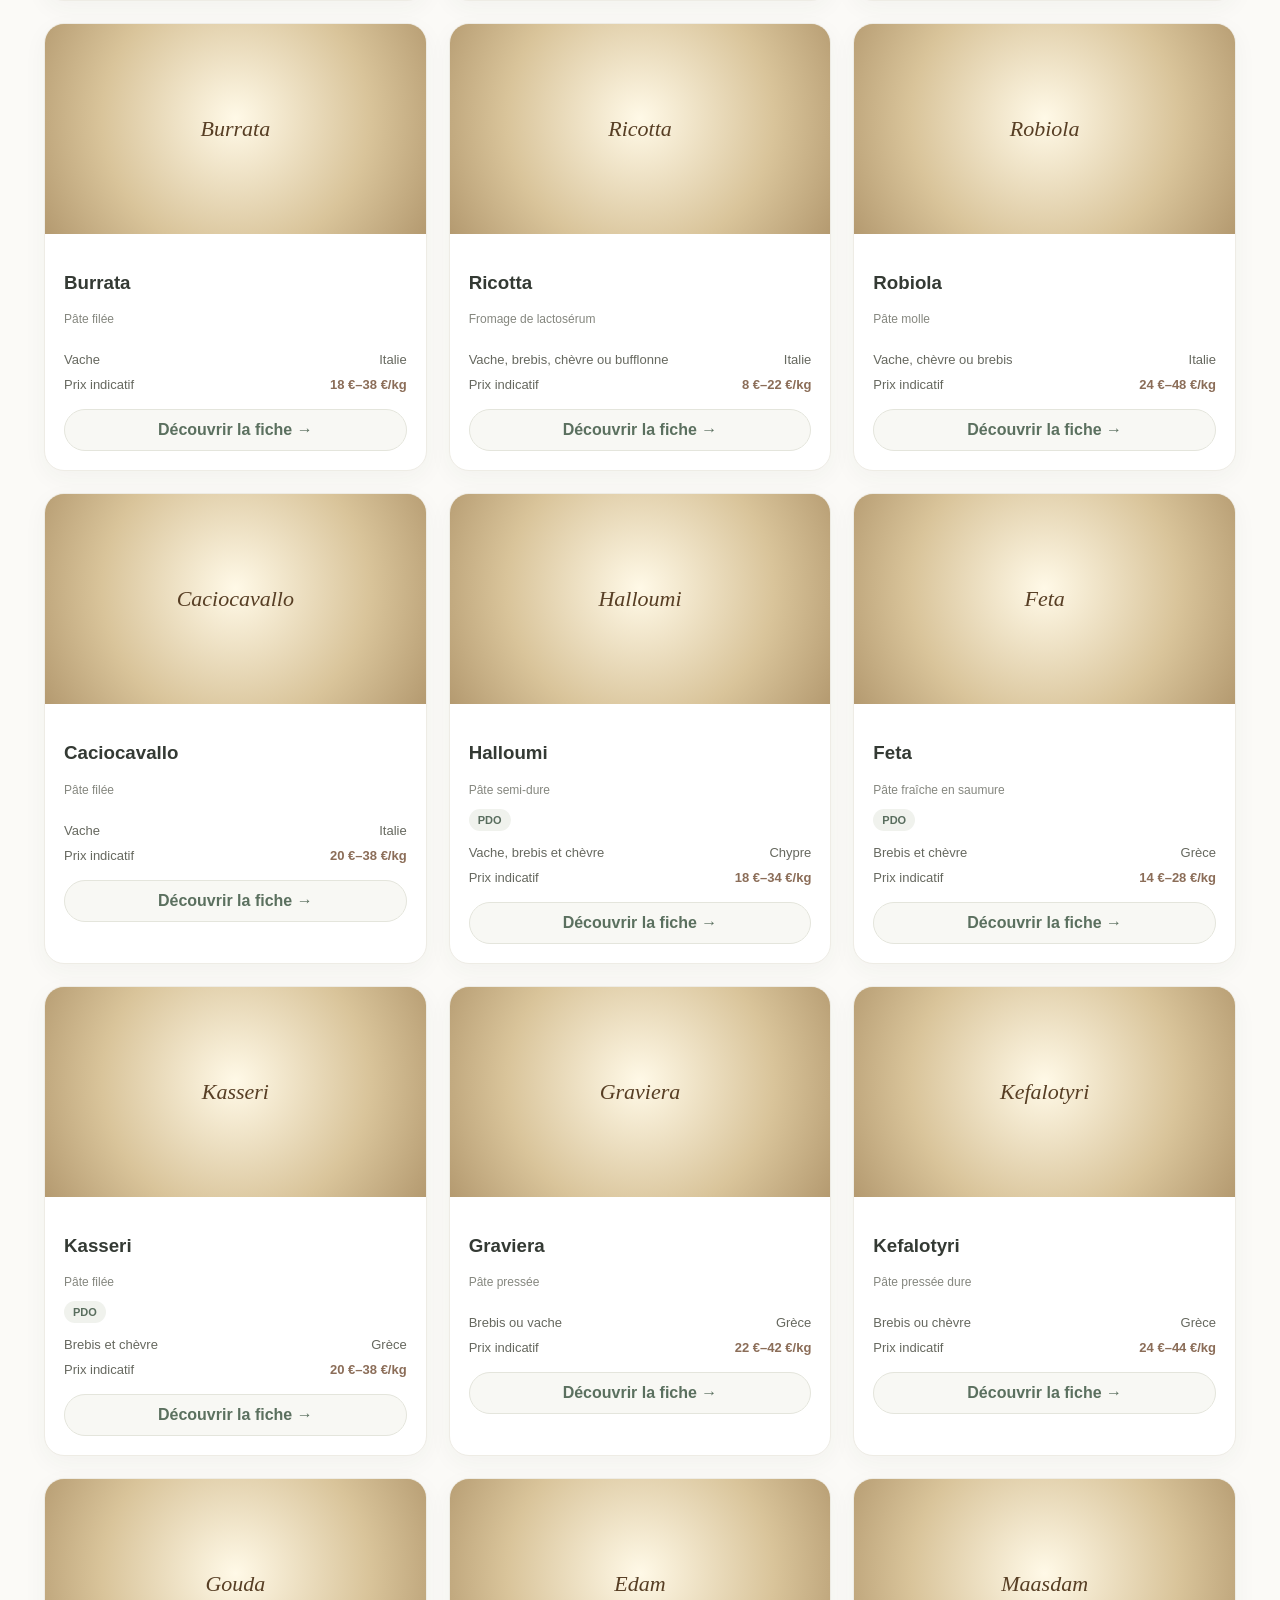
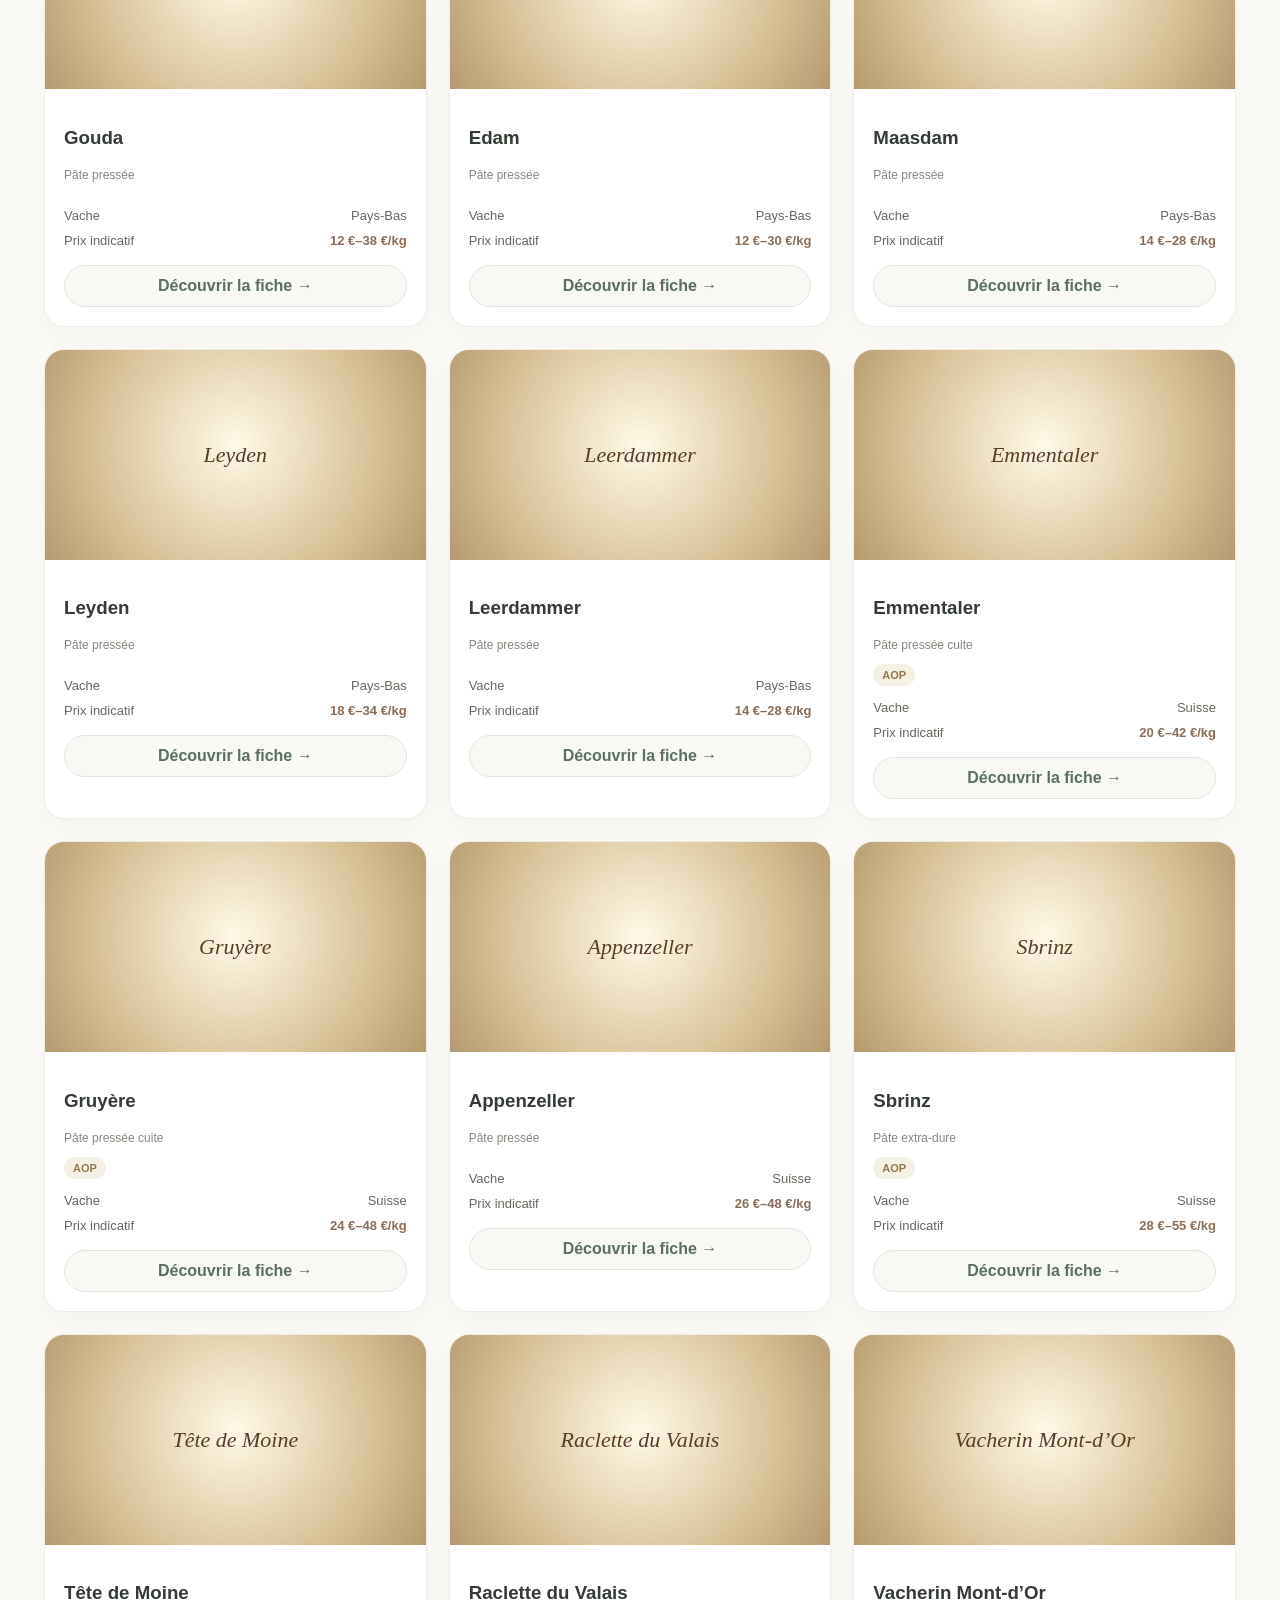
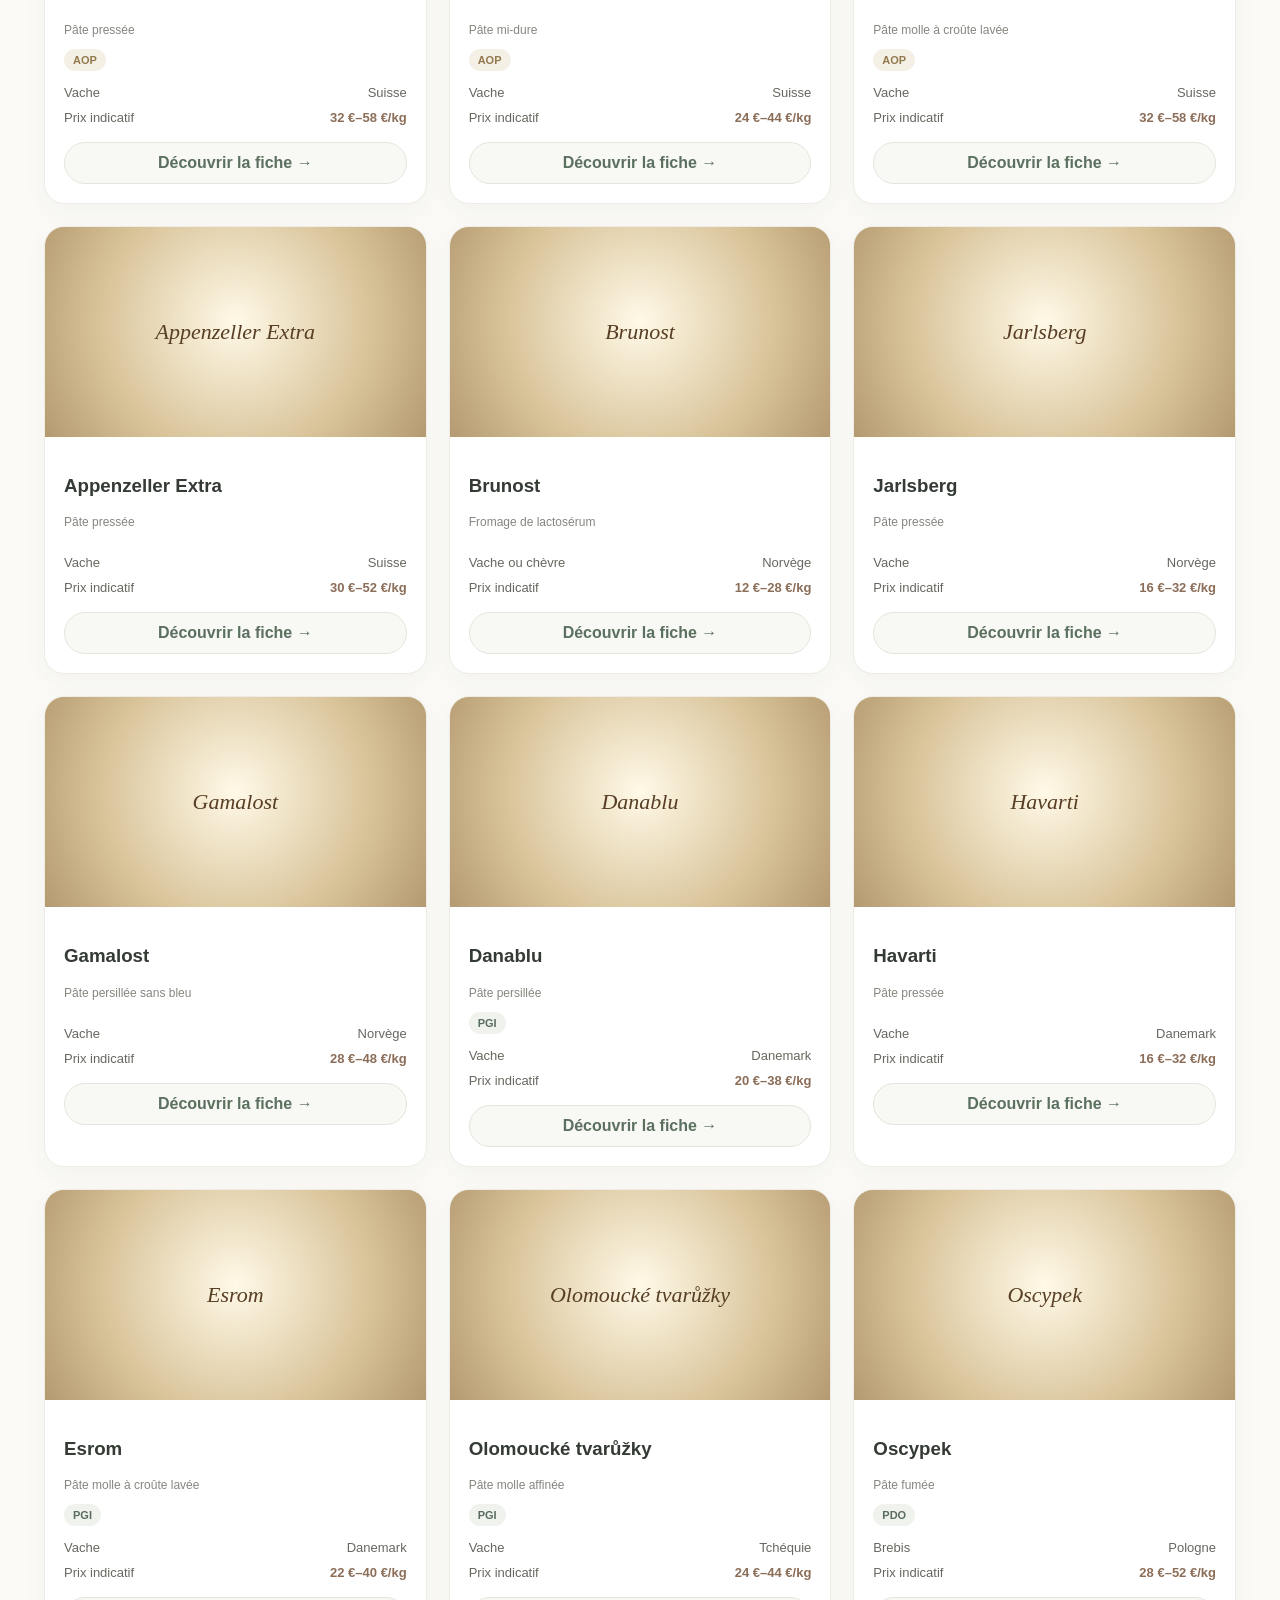
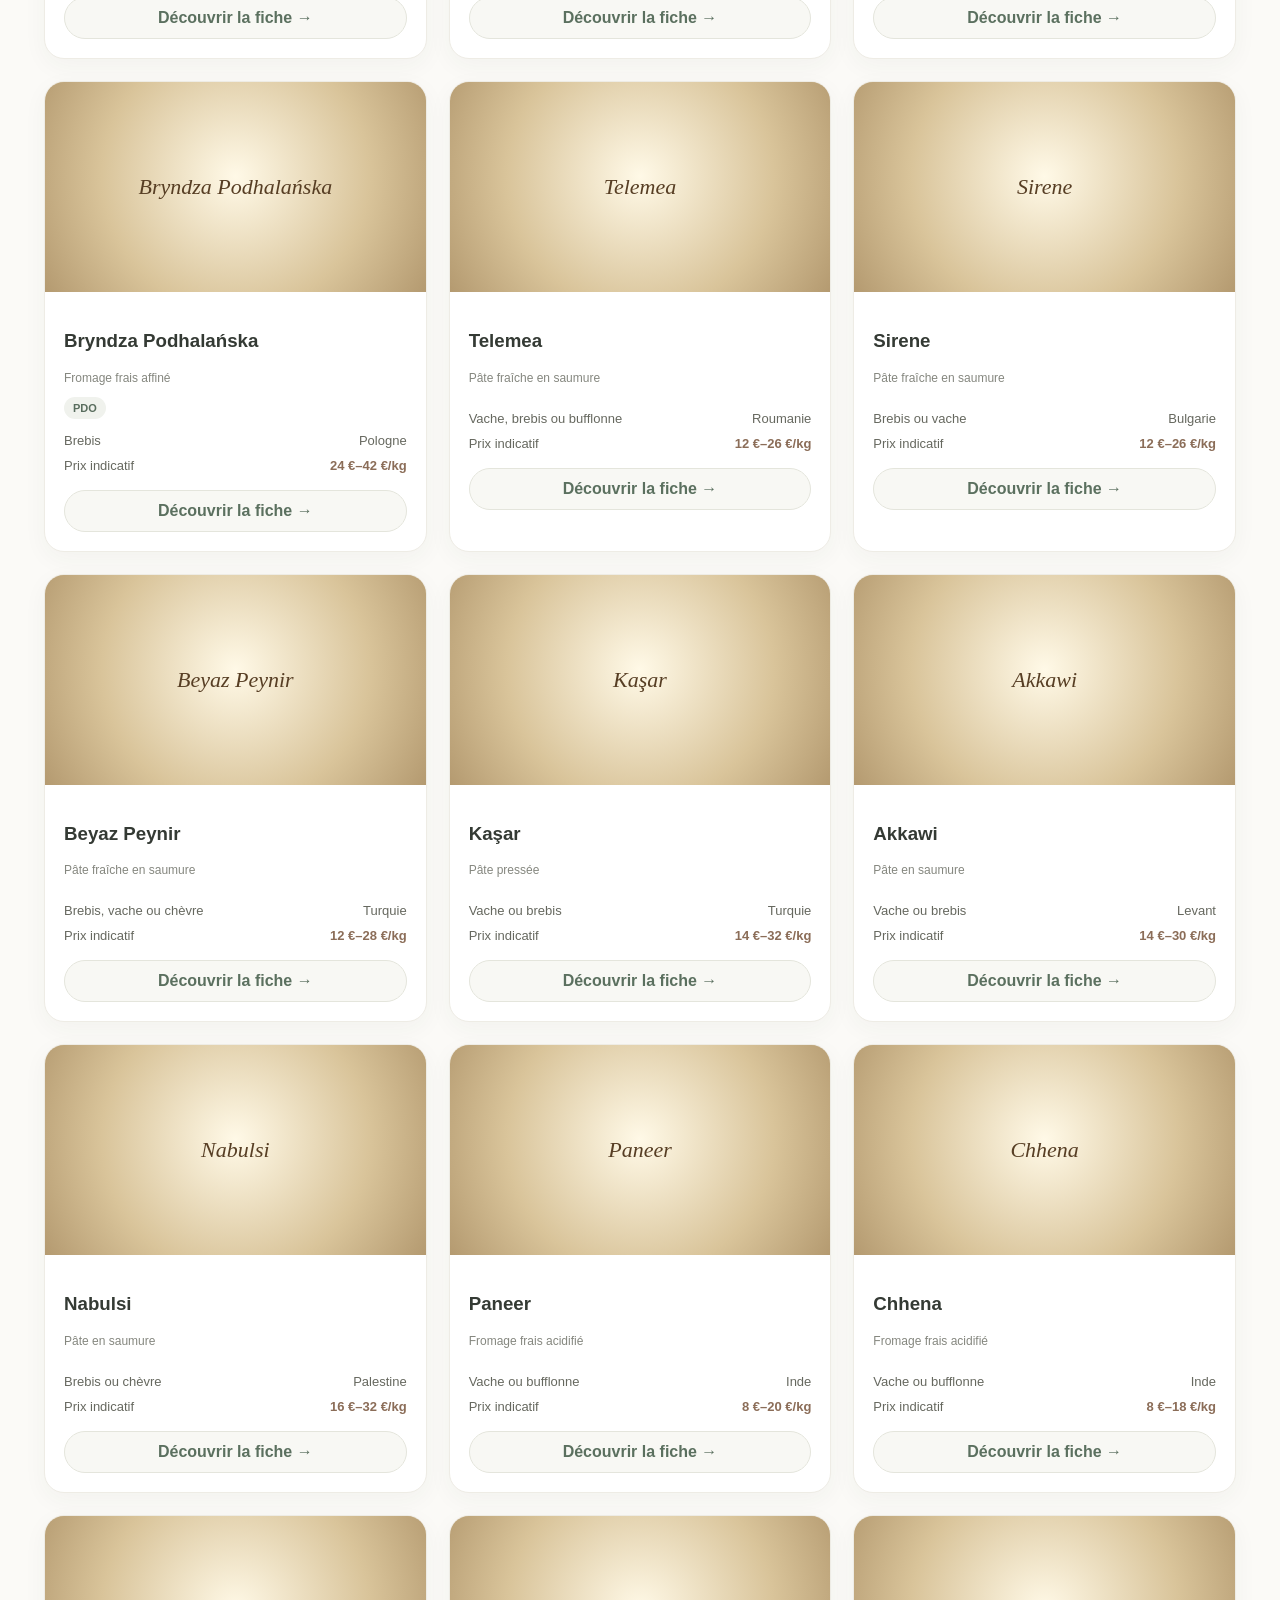
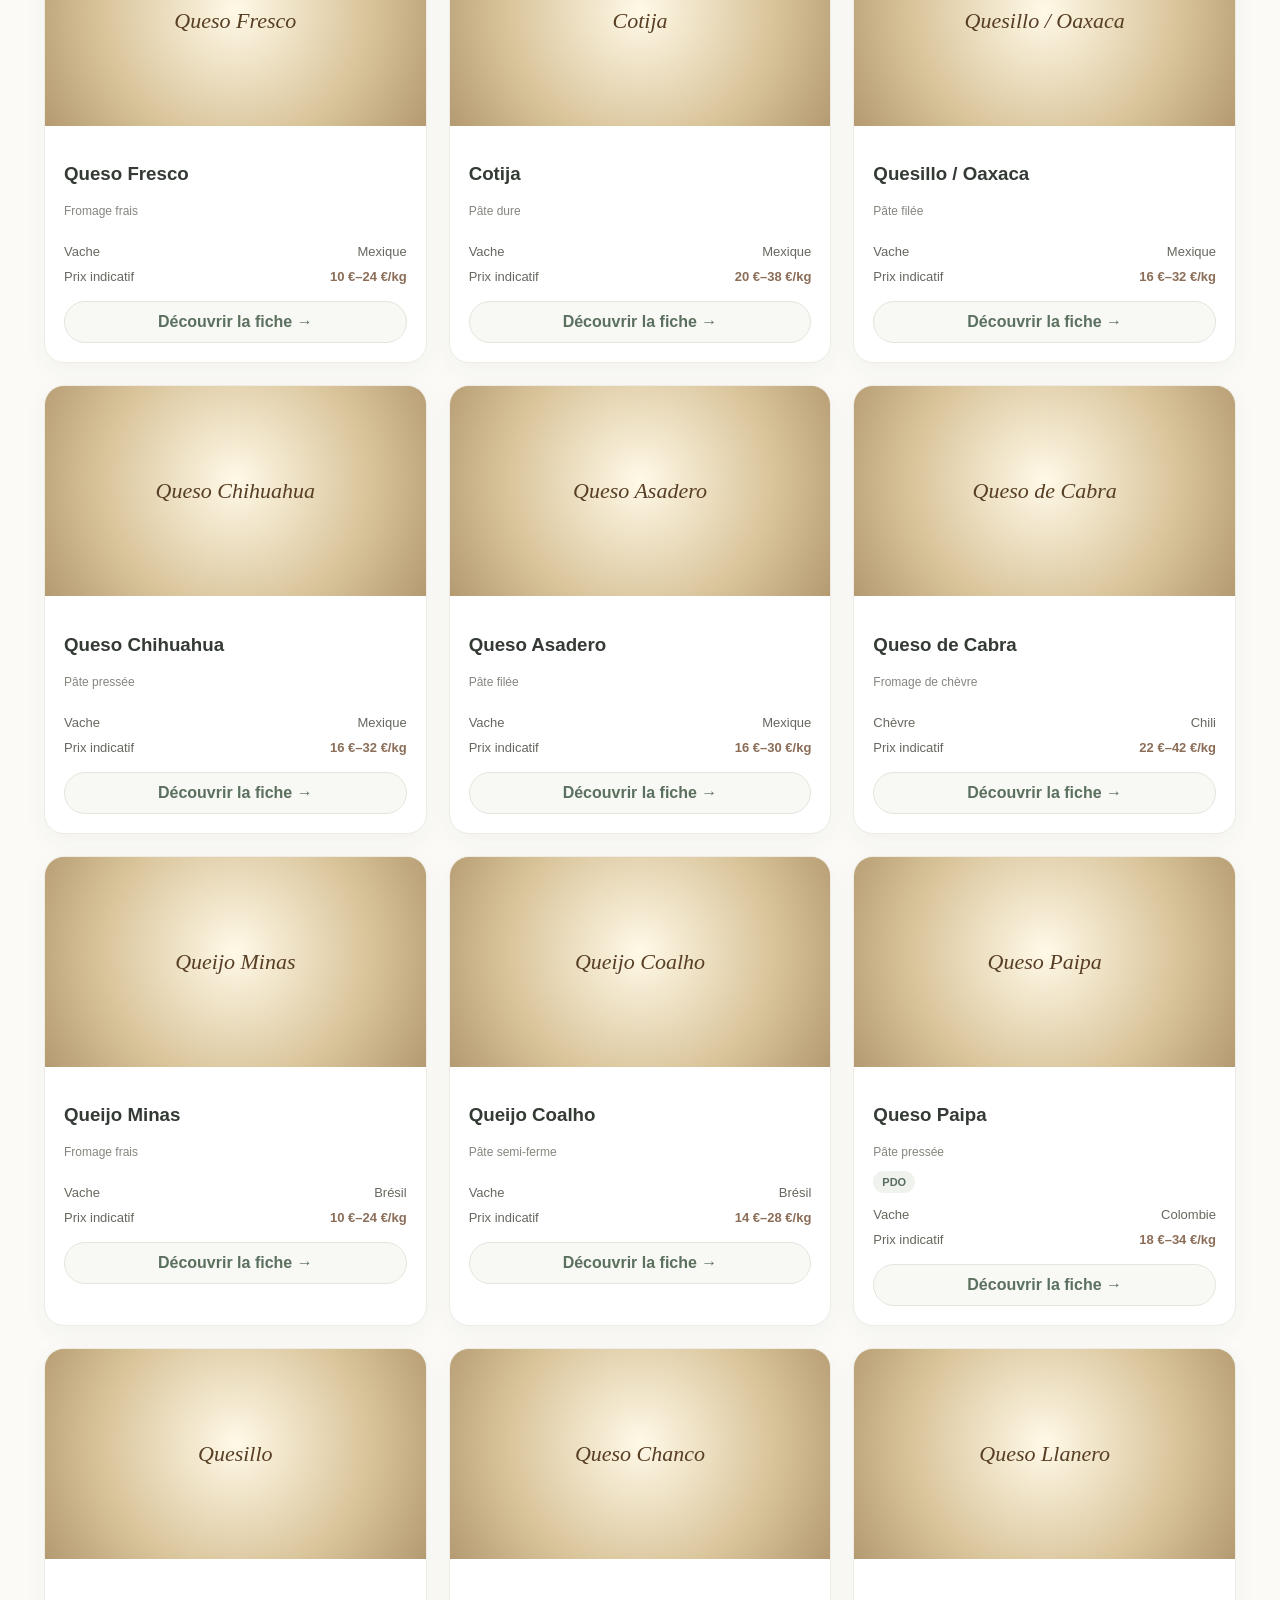
==== commit ae54cd1f: "Add world atlas link to navigation" ====
--- a/index.html
+++ b/index.html
@@ -16,6 +16,7 @@
 <nav id="nav">
 <a href="#accueil">Accueil</a>
 <a href="#catalogue">Catalogue</a>
+<a href="carte-du-monde.html">Carte du monde</a>
 <a href="#apropos">À propos</a>
 
 </nav>
--- a/styles.css
+++ b/styles.css
@@ -714,3 +714,28 @@
   .hero p {font-size:15px;line-height:1.75}
   .hero .kicker {font-size:10px;letter-spacing:2.5px}
 }
+
+
+/* Lien discret vers MycoNature */
+.universe-link {
+display:inline-flex;
+align-items:center;
+gap:7px;
+padding:8px 12px;
+border:1px solid #e6e3da;
+border-radius:999px;
+background:#fbfaf6;
+color:#596d5e;
+font:600 13px/1 Arial,sans-serif;
+text-decoration:none;
+white-space:nowrap;
+transition:background .2s ease,border-color .2s ease,color .2s ease;
+}
+.universe-link:hover {
+background:#f0f2ed;
+border-color:#c9d2c8;
+color:#405846;
+}
+@media(max-width:620px) {
+.universe-link {padding:8px 9px;font-size:12px;gap:5px}
+}
